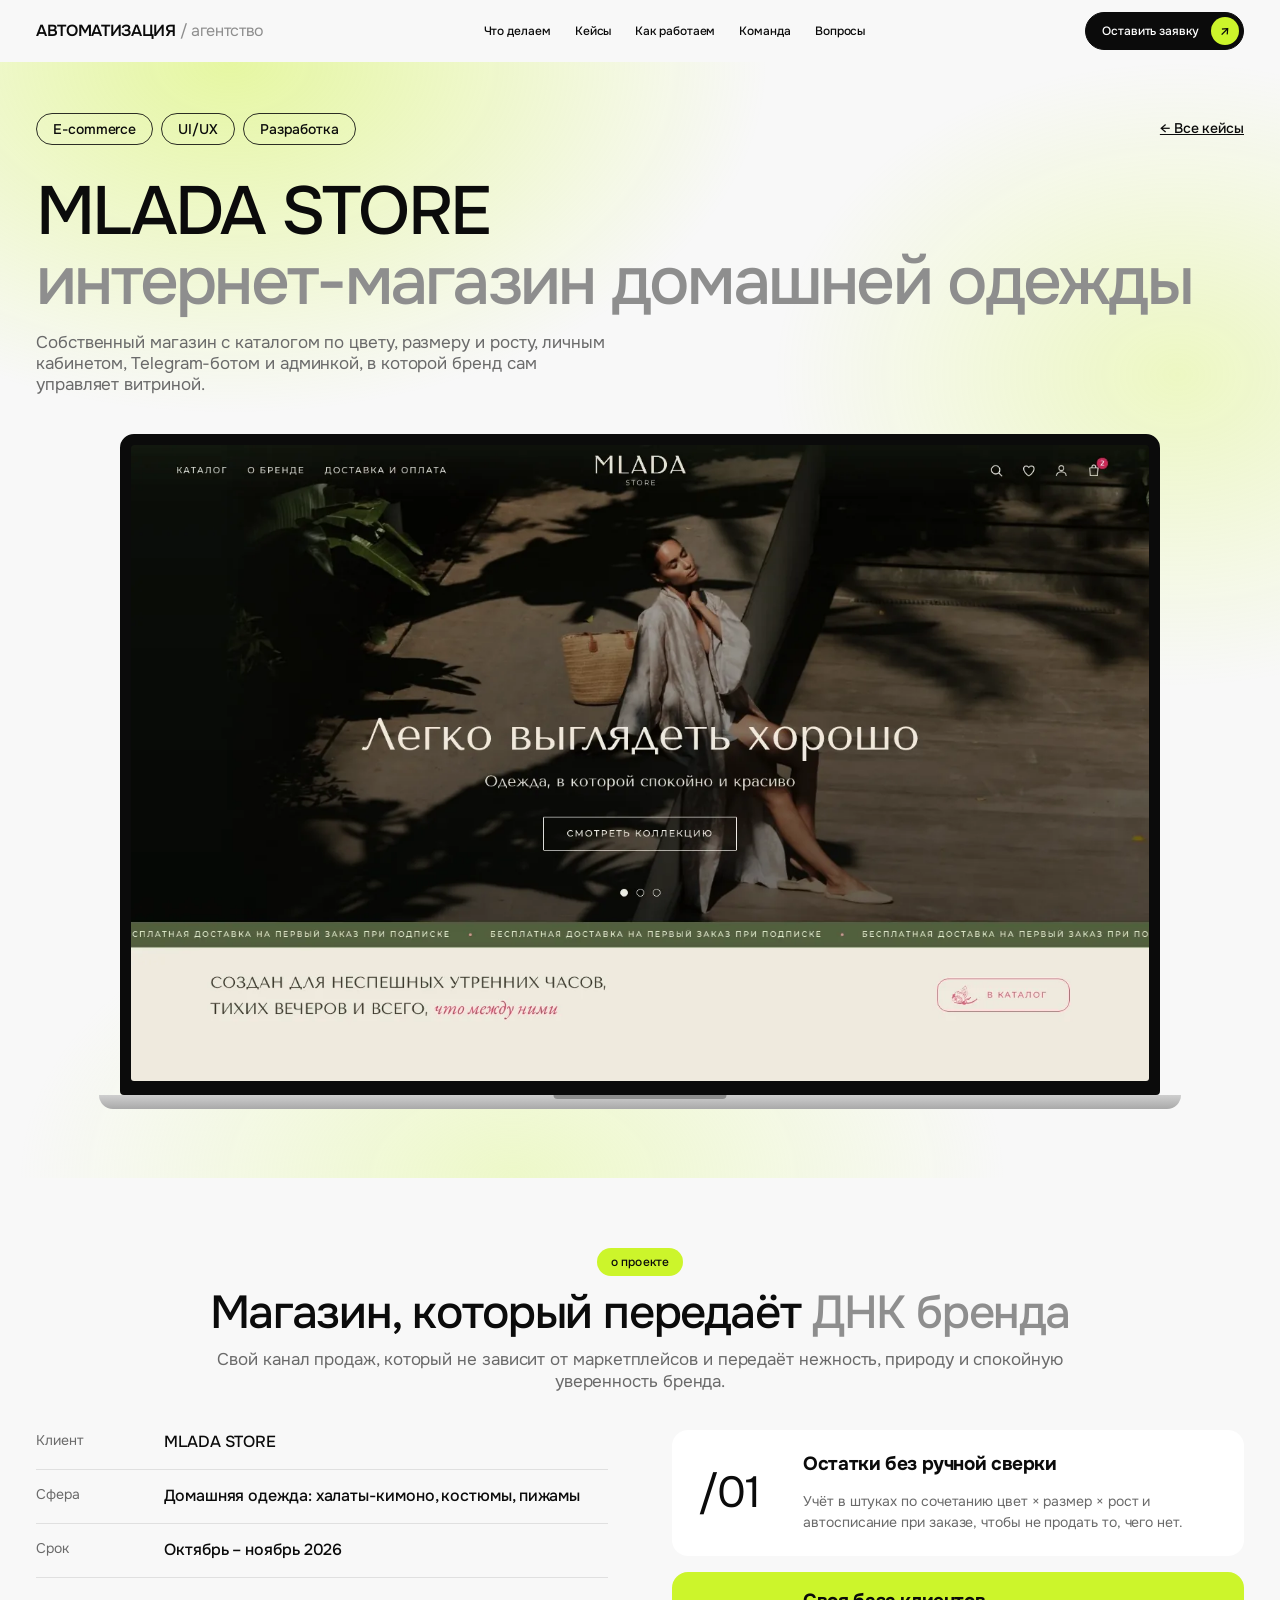
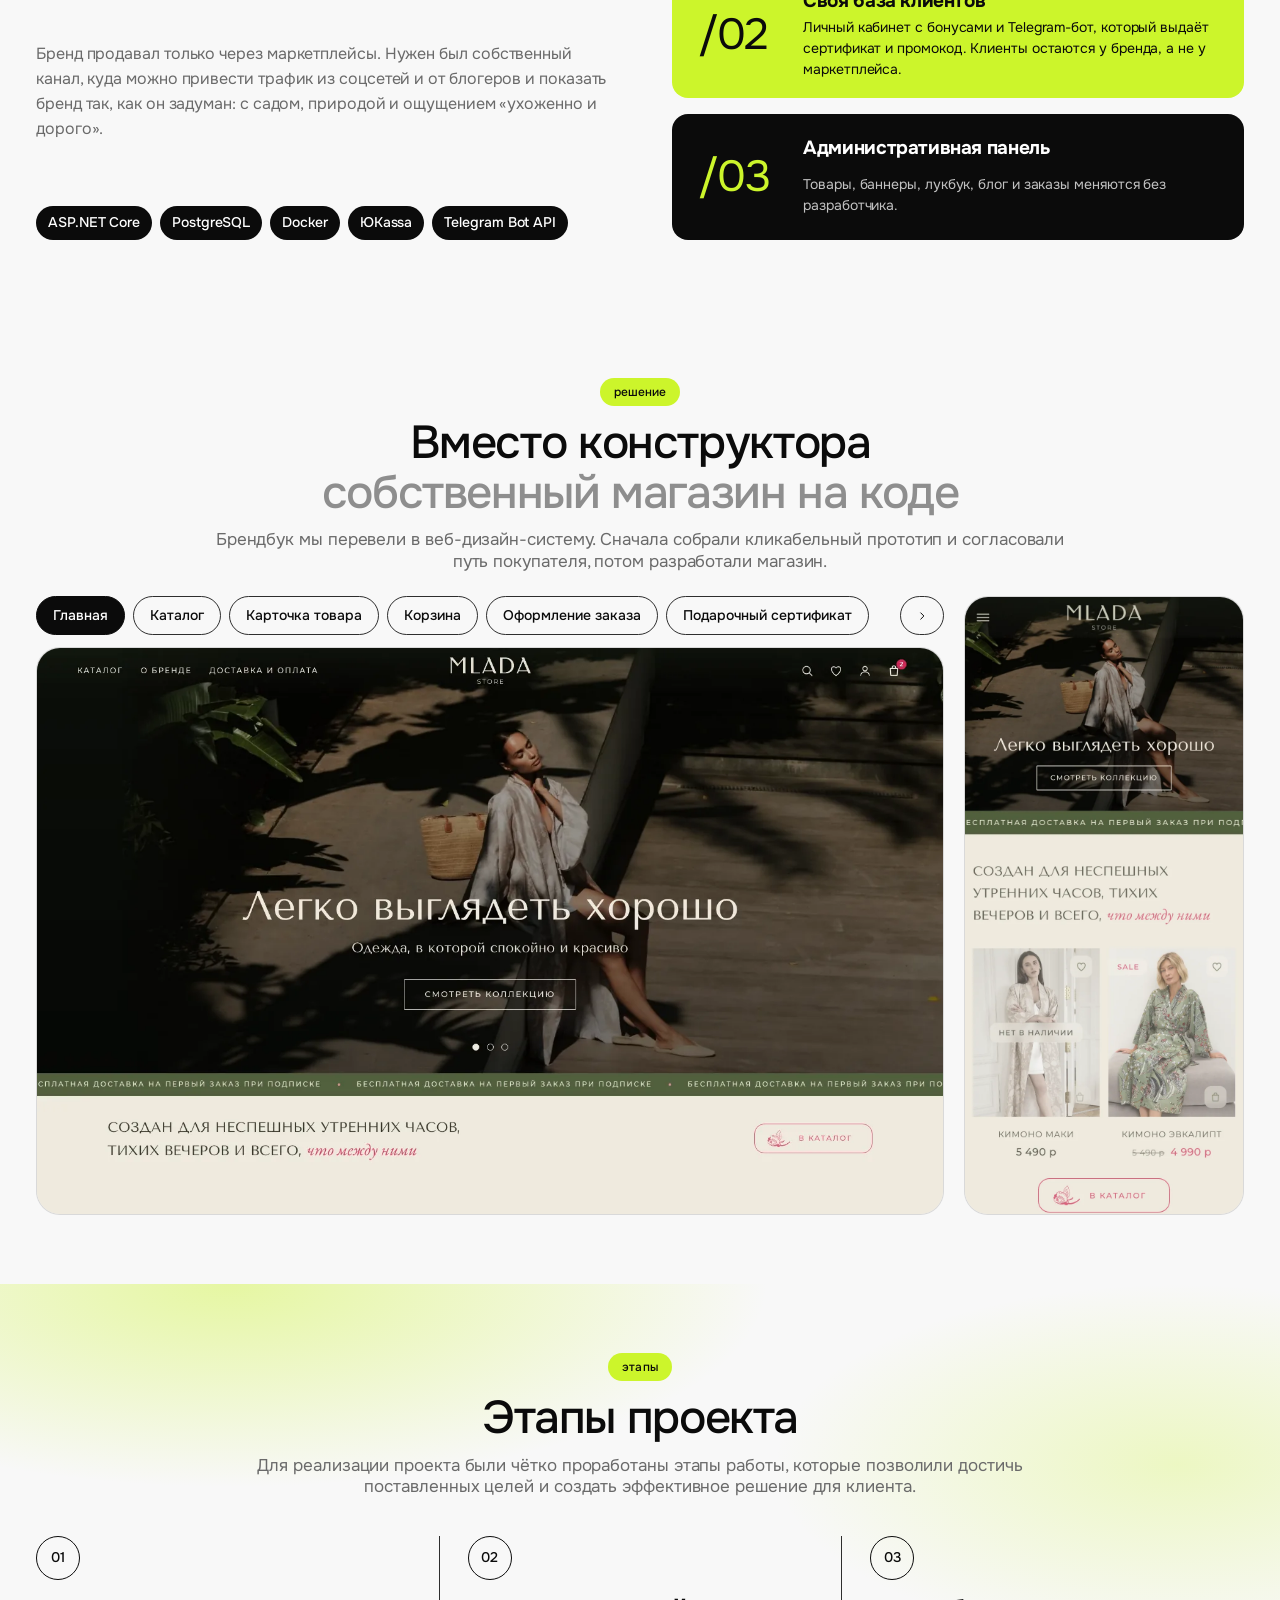
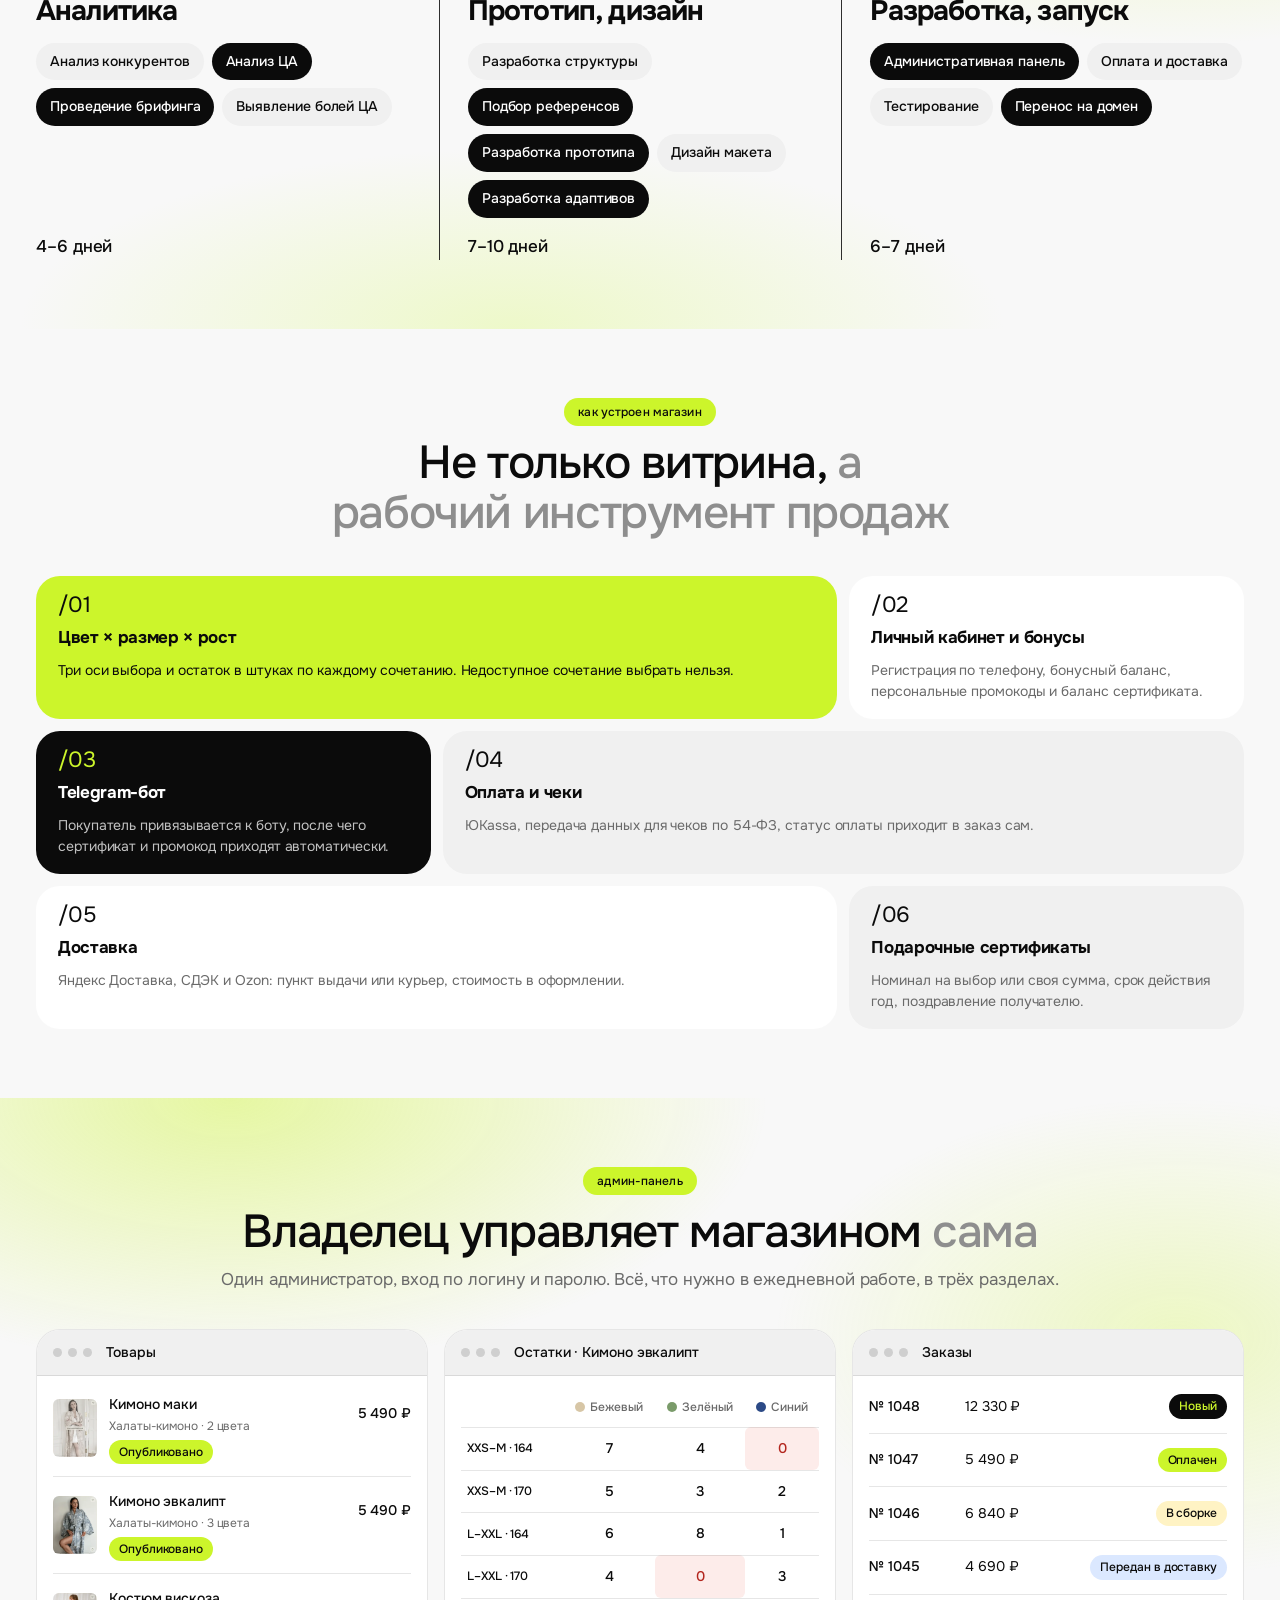
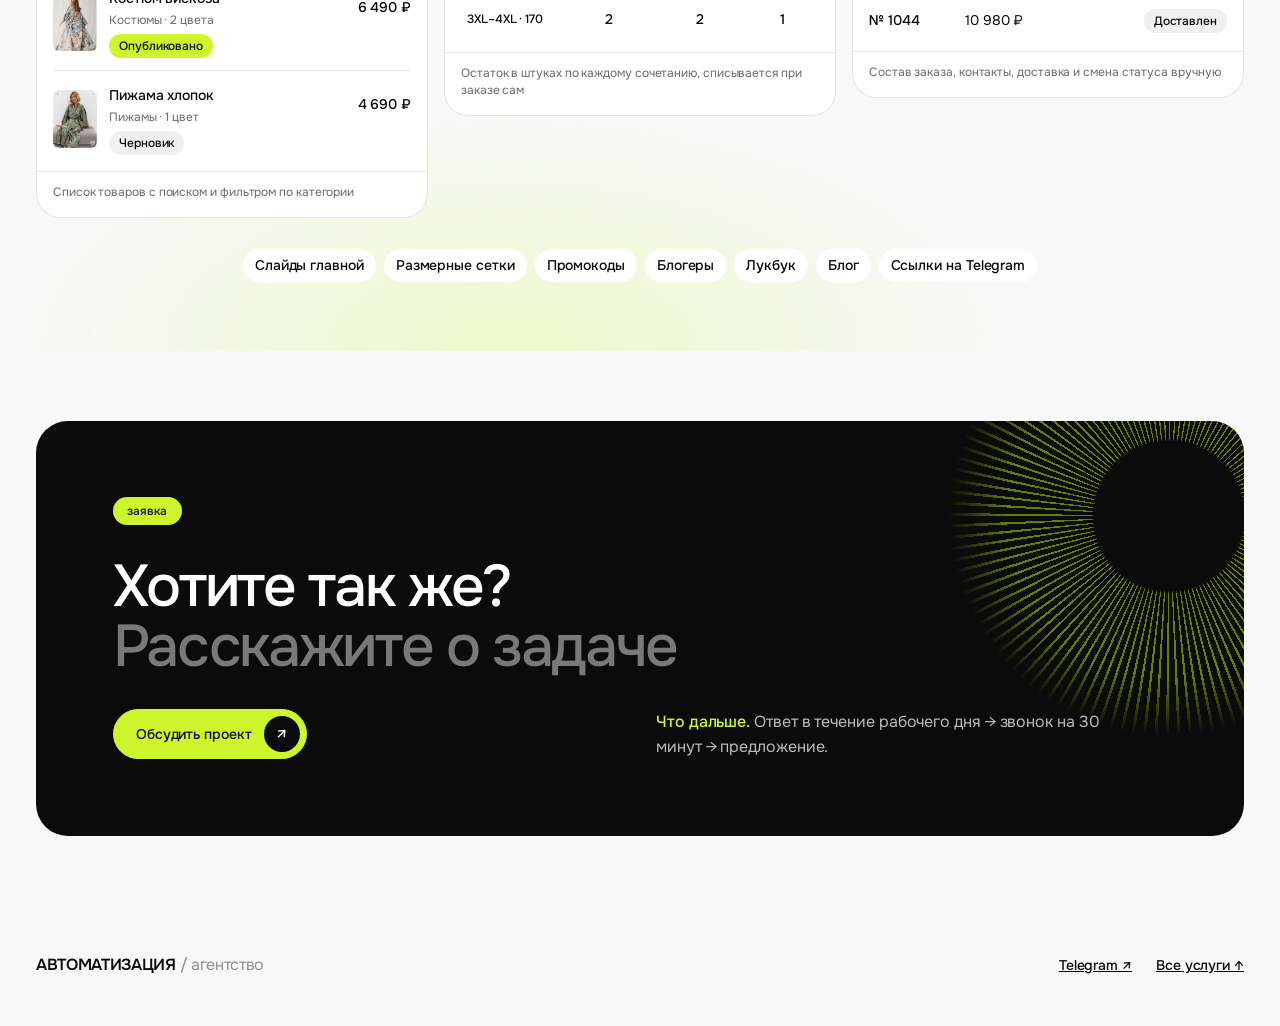
==== cases/mlada.html @ 0ecc0d72 "Add MLADA case page and rework cases carousel - Add case page (cases/mlada.html, case.css) with scre" ====
<!doctype html>
<html lang="ru">
<head>
  <meta charset="utf-8">
  <meta name="viewport" content="width=device-width, initial-scale=1, viewport-fit=cover">
  <meta name="description" content="Кейс: интернет-магазин домашней одежды MLADA STORE с админкой, личным кабинетом и Telegram-ботом.">
  <meta name="theme-color" content="#f8f8f8">
  <title>MLADA STORE: интернет-магазин одежды | Кейс</title>
  <script>document.documentElement.classList.add('js');</script>
  <link rel="preconnect" href="https://fonts.googleapis.com">
  <link rel="preconnect" href="https://fonts.gstatic.com" crossorigin>
  <link rel="stylesheet" href="https://fonts.googleapis.com/css2?family=Onest:wght@300;400;500;600&family=Unbounded:wght@500;700&display=swap&subset=cyrillic">
  <link rel="stylesheet" href="../design-system/tokens.css">
  <link rel="stylesheet" href="../design-system/components.css">
  <link rel="stylesheet" href="../home.css">
  <link rel="stylesheet" href="../case.css">
  <script src="../home.js" defer></script>
</head>
<body class="page-case">
  <header class="site-header">
    <div class="container">
      <div class="nav">
        <a class="brand" href="../index.html">АВТОМАТИЗАЦИЯ<span> / агентство</span></a>
        <nav class="nav__links" aria-label="Основная навигация"><a href="../index.html#services">Что делаем</a><a href="../index.html#cases">Кейсы</a><a href="../index.html#method">Как работаем</a><a href="../index.html#team">Команда</a><a href="../index.html#faq">Вопросы</a></nav>
        <a class="btn btn--sm header-cta" href="#apply">Оставить заявку <span class="btn__arrow" aria-hidden="true">↗</span></a>
        <details class="mobile-menu"><summary class="btn btn--sm btn--plain" aria-label="Открыть меню">Меню</summary><nav aria-label="Мобильная навигация"><a href="../index.html#services">Что делаем</a><a href="../index.html#cases">Кейсы</a><a href="../index.html#method">Как работаем</a><a href="../index.html#team">Команда</a><a href="../index.html#faq">Вопросы</a><a href="https://t.me/kenig_web" target="_blank" rel="noopener noreferrer">Оставить заявку ↗</a></nav></details>
      </div>
    </div>
  </header>
  <main>
    <section class="section section--wash cs-hero" aria-labelledby="h1">
      <div class="container">
        <div class="cs-hero__top">
          <ul class="cs-chips" aria-label="Теги"><li class="chip chip--outline">E-commerce</li><li class="chip chip--outline">UI/UX</li><li class="chip chip--outline">Разработка</li></ul>
          <a class="cs-back" href="../index.html#cases">← Все кейсы</a>
        </div>
        <h1 class="display" id="h1">MLADA STORE <span class="muted-part">интернет-магазин домашней одежды</span></h1>
        <p class="lead cs-hero__lead">Собственный магазин с каталогом по цвету, размеру и росту, личным кабинетом, Telegram-ботом и админкой, в которой бренд сам управляет витриной.</p>
        <figure class="cs-lap cs-lap--hero"><div class="cs-lap__screen"><img src="../images/cases/mlada/d-home.webp" alt="Главная страница магазина MLADA STORE" loading="lazy"></div><div class="cs-lap__base" aria-hidden="true"></div></figure>
      </div>
    </section>

    <section class="section" aria-labelledby="about-title">
      <div class="container">
        <div class="section-head">
          <span class="eyebrow">о проекте</span>
          <h2 class="h2" id="about-title">Магазин, который передаёт <span class="muted-part">ДНК бренда</span></h2>
          <p class="lead">Свой канал продаж, который не зависит от маркетплейсов и передаёт нежность, природу и спокойную уверенность бренда.</p>
        </div>
        <div class="cs-about">
          <div class="cs-about__main">
            <dl class="cs-meta">
              <div><dt>Клиент</dt><dd>MLADA STORE</dd></div>
              <div><dt>Сфера</dt><dd>Домашняя одежда: халаты-кимоно, костюмы, пижамы</dd></div>
              <div><dt>Срок</dt><dd>Октябрь – ноябрь 2026</dd></div>
            </dl>
            <p class="cs-about__text">Бренд продавал только через маркетплейсы. Нужен был собственный канал, куда можно привести трафик из соцсетей и от блогеров и показать бренд так, как он задуман: с садом, природой и ощущением «ухоженно и дорого».</p>
            <ul class="cs-tags cs-tags--stack" aria-label="Технологии"><li>ASP.NET Core</li><li>PostgreSQL</li><li>Docker</li><li>ЮKassa</li><li>Telegram Bot API</li></ul>
          </div>
          <div class="cs-about__goal">
            <div class="cs-grid cs-grid--tasks"><article class="cs-card" data-reveal><span class="cs-card__n" aria-hidden="true">01</span><h3>Остатки без ручной сверки</h3><p>Учёт в штуках по сочетанию цвет × размер × рост и автосписание при заказе, чтобы не продать то, чего нет.</p></article><article class="cs-card cs-card--lime" data-reveal><span class="cs-card__n" aria-hidden="true">02</span><h3>Своя база клиентов</h3><p>Личный кабинет с бонусами и Telegram-бот, который выдаёт сертификат и промокод. Клиенты остаются у бренда, а не у маркетплейса.</p></article><article class="cs-card cs-card--ink" data-reveal><span class="cs-card__n" aria-hidden="true">03</span><h3>Административная панель</h3><p>Товары, баннеры, лукбук, блог и заказы меняются без разработчика.</p></article></div>
          </div>
        </div>
      </div>
    </section>

    <section class="section" aria-labelledby="sol-title">
      <div class="container">
        <div class="section-head">
          <span class="eyebrow">решение</span>
          <h2 class="h2" id="sol-title">Вместо конструктора <span class="muted-part">собственный магазин на коде</span></h2>
          <p class="lead">Брендбук мы перевели в веб-дизайн-систему. Сначала собрали кликабельный прототип и согласовали путь покупателя, потом разработали магазин.</p>
        </div>
        <div class="cs-duo" data-shots>
          <div class="cs-duo__main">
            <div class="cs-tabs-wrap"><div class="cs-tabs" role="tablist" aria-label="Экран магазина"><button class="cs-tab is-active" type="button" role="tab" aria-selected="true" data-key="home">Главная</button><button class="cs-tab" type="button" role="tab" aria-selected="false" data-key="catalog">Каталог</button><button class="cs-tab" type="button" role="tab" aria-selected="false" data-key="product">Карточка товара</button><button class="cs-tab" type="button" role="tab" aria-selected="false" data-key="cart">Корзина</button><button class="cs-tab" type="button" role="tab" aria-selected="false" data-key="checkout">Оформление заказа</button><button class="cs-tab" type="button" role="tab" aria-selected="false" data-key="gift">Подарочный сертификат</button><button class="cs-tab" type="button" role="tab" aria-selected="false" data-key="account">Личный кабинет</button></div><button class="cs-tabs__next" type="button" aria-label="Листать вкладки вправо" hidden><svg width="16" height="16" viewBox="0 0 16 16" fill="none" aria-hidden="true"><path d="M6 3l5 5-5 5" stroke="currentColor" stroke-width="1.6" stroke-linecap="round" stroke-linejoin="round"/></svg></button></div>
            <div class="cs-shot cs-shot--lap"><img class="cs-shot__img is-active" data-key="home" src="../images/cases/mlada/d-home.webp" alt="Главная страница магазина" loading="eager" draggable="false"><img class="cs-shot__img" data-key="catalog" src="../images/cases/mlada/d-catalog.webp" alt="Каталог с фильтрами по категориям" loading="lazy" draggable="false"><img class="cs-shot__img" data-key="product" src="../images/cases/mlada/d-product.webp" alt="Карточка товара: выбор цвета, размера и роста" loading="lazy" draggable="false"><img class="cs-shot__img" data-key="cart" src="../images/cases/mlada/d-cart.webp" alt="Корзина с выбранными товарами" loading="lazy" draggable="false"><img class="cs-shot__img" data-key="checkout" src="../images/cases/mlada/d-checkout.webp" alt="Оформление заказа с доставкой и бонусами" loading="lazy" draggable="false"><img class="cs-shot__img" data-key="gift" src="../images/cases/mlada/d-gift.webp" alt="Подарочный сертификат" loading="lazy" draggable="false"><img class="cs-shot__img" data-key="account" src="../images/cases/mlada/d-account.webp" alt="Личный кабинет: бонусы и сертификат" loading="lazy" draggable="false"></div>
          </div>
          <div class="cs-duo__side">
            <div class="cs-shot cs-shot--phone"><img class="cs-shot__img is-active" data-key="home" src="../images/cases/mlada/m-home.webp" alt="Главная страница магазина на телефоне" loading="eager" draggable="false"><img class="cs-shot__img" data-key="catalog" src="../images/cases/mlada/m-catalog.webp" alt="Каталог с фильтрами по категориям на телефоне" loading="lazy" draggable="false"><img class="cs-shot__img" data-key="product" src="../images/cases/mlada/m-product.webp" alt="Карточка товара: выбор цвета, размера и роста на телефоне" loading="lazy" draggable="false"><img class="cs-shot__img" data-key="cart" src="../images/cases/mlada/m-cart.webp" alt="Корзина с выбранными товарами" loading="lazy" draggable="false"><img class="cs-shot__img" data-key="checkout" src="../images/cases/mlada/m-checkout.webp" alt="Оформление заказа с доставкой и бонусами на телефоне" loading="lazy" draggable="false"><img class="cs-shot__img" data-key="gift" src="../images/cases/mlada/m-gift.webp" alt="Подарочный сертификат на телефоне" loading="lazy" draggable="false"><img class="cs-shot__img" data-key="account" src="../images/cases/mlada/m-account.webp" alt="Личный кабинет: бонусы и сертификат" loading="lazy" draggable="false"></div>
          </div>
        </div>
      </div>
    </section>

    <section class="section section--wash" aria-labelledby="stages-title">
      <div class="container">
        <div class="section-head">
          <span class="eyebrow">этапы</span>
          <h2 class="h2" id="stages-title">Этапы проекта</h2>
          <p class="lead">Для реализации проекта были чётко проработаны этапы работы, которые позволили достичь поставленных целей и создать эффективное решение для клиента.</p>
        </div>
        <ol class="cs-stages"><li class="cs-stage" data-reveal><span class="cs-stage__n" aria-hidden="true">01</span><h3>Аналитика</h3><ul class="cs-tags"><li>Анализ конкурентов</li><li class="is-dark">Анализ ЦА</li><li class="is-dark">Проведение брифинга</li><li>Выявление болей ЦА</li></ul><p class="cs-stage__days">4–6 дней</p></li><li class="cs-stage" data-reveal><span class="cs-stage__n" aria-hidden="true">02</span><h3>Прототип, дизайн</h3><ul class="cs-tags"><li>Разработка структуры</li><li class="is-dark">Подбор референсов</li><li class="is-dark">Разработка прототипа</li><li>Дизайн макета</li><li class="is-dark">Разработка адаптивов</li></ul><p class="cs-stage__days">7–10 дней</p></li><li class="cs-stage" data-reveal><span class="cs-stage__n" aria-hidden="true">03</span><h3>Разработка, запуск</h3><ul class="cs-tags"><li class="is-dark">Административная панель</li><li>Оплата и доставка</li><li>Тестирование</li><li class="is-dark">Перенос на домен</li></ul><p class="cs-stage__days">6–7 дней</p></li></ol>
      </div>
    </section>


    <section class="section" aria-labelledby="shop-title">
      <div class="container">
        <div class="section-head">
          <span class="eyebrow">как устроен магазин</span>
          <h2 class="h2" id="shop-title">Не только витрина, <span class="muted-part">а рабочий инструмент продаж</span></h2>
        </div>
        <div class="cs-grid cs-grid--shop"><article class="cs-card" data-reveal><span class="cs-card__n" aria-hidden="true">01</span><h3>Цвет × размер × рост</h3><p>Три оси выбора и остаток в штуках по каждому сочетанию. Недоступное сочетание выбрать нельзя.</p></article><article class="cs-card" data-reveal><span class="cs-card__n" aria-hidden="true">02</span><h3>Личный кабинет и бонусы</h3><p>Регистрация по телефону, бонусный баланс, персональные промокоды и баланс сертификата.</p></article><article class="cs-card" data-reveal><span class="cs-card__n" aria-hidden="true">03</span><h3>Telegram-бот</h3><p>Покупатель привязывается к боту, после чего сертификат и промокод приходят автоматически.</p></article><article class="cs-card" data-reveal><span class="cs-card__n" aria-hidden="true">04</span><h3>Оплата и чеки</h3><p>ЮKassa, передача данных для чеков по 54-ФЗ, статус оплаты приходит в заказ сам.</p></article><article class="cs-card" data-reveal><span class="cs-card__n" aria-hidden="true">05</span><h3>Доставка</h3><p>Яндекс Доставка, СДЭК и Ozon: пункт выдачи или курьер, стоимость в оформлении.</p></article><article class="cs-card" data-reveal><span class="cs-card__n" aria-hidden="true">06</span><h3>Подарочные сертификаты</h3><p>Номинал на выбор или своя сумма, срок действия год, поздравление получателю.</p></article></div>
      </div>
    </section>

    <section class="section section--wash" aria-labelledby="admin-title">
      <div class="container">
        <div class="section-head">
          <span class="eyebrow">админ-панель</span>
          <h2 class="h2" id="admin-title">Владелец управляет магазином <span class="muted-part">сама</span></h2>
          <p class="lead">Один администратор, вход по логину и паролю. Всё, что нужно в ежедневной работе, в трёх разделах.</p>
        </div>
        <div class="cs-admin">
          <article class="cs-win" data-reveal>
            <header class="cs-win__bar"><i></i><i></i><i></i><span>Товары</span></header>
            <ul class="cs-list">
              <li><span class="cs-th cs-th--1"></span><div><b>Кимоно маки</b><small>Халаты-кимоно · 2 цвета</small></div><span class="cs-pill">5 490 ₽</span><span class="cs-st cs-st--ok">Опубликовано</span></li>
              <li><span class="cs-th cs-th--2"></span><div><b>Кимоно эвкалипт</b><small>Халаты-кимоно · 3 цвета</small></div><span class="cs-pill">5 490 ₽</span><span class="cs-st cs-st--ok">Опубликовано</span></li>
              <li><span class="cs-th cs-th--3"></span><div><b>Костюм вискоза</b><small>Костюмы · 2 цвета</small></div><span class="cs-pill">6 490 ₽</span><span class="cs-st cs-st--ok">Опубликовано</span></li>
              <li><span class="cs-th cs-th--4"></span><div><b>Пижама хлопок</b><small>Пижамы · 1 цвет</small></div><span class="cs-pill">4 690 ₽</span><span class="cs-st">Черновик</span></li>
            </ul>
            <p class="cs-win__cap">Список товаров с поиском и фильтром по категории</p>
          </article>
          <article class="cs-win" data-reveal>
            <header class="cs-win__bar"><i></i><i></i><i></i><span>Остатки · Кимоно эвкалипт</span></header>
            <table class="cs-stock">
              <thead><tr><th></th><th><span class="cs-sw" style="--c:#d7c6a6"></span>Бежевый</th><th><span class="cs-sw" style="--c:#7a9b6a"></span>Зелёный</th><th><span class="cs-sw" style="--c:#2c4a86"></span>Синий</th></tr></thead>
              <tbody>
                <tr><th>XXS–M · 164</th><td>7</td><td>4</td><td class="is-zero">0</td></tr>
                <tr><th>XXS–M · 170</th><td>5</td><td>3</td><td>2</td></tr>
                <tr><th>L–XXL · 164</th><td>6</td><td>8</td><td>1</td></tr>
                <tr><th>L–XXL · 170</th><td>4</td><td class="is-zero">0</td><td>3</td></tr>
                <tr><th>3XL–4XL · 170</th><td>2</td><td>2</td><td>1</td></tr>
              </tbody>
            </table>
            <p class="cs-win__cap">Остаток в штуках по каждому сочетанию, списывается при заказе сам</p>
          </article>
          <article class="cs-win" data-reveal>
            <header class="cs-win__bar"><i></i><i></i><i></i><span>Заказы</span></header>
            <ul class="cs-orders">
              <li><b>№ 1048</b><span>12 330 ₽</span><span class="cs-st cs-st--new">Новый</span></li>
              <li><b>№ 1047</b><span>5 490 ₽</span><span class="cs-st cs-st--ok">Оплачен</span></li>
              <li><b>№ 1046</b><span>6 840 ₽</span><span class="cs-st cs-st--work">В сборке</span></li>
              <li><b>№ 1045</b><span>4 690 ₽</span><span class="cs-st cs-st--ship">Передан в доставку</span></li>
              <li><b>№ 1044</b><span>10 980 ₽</span><span class="cs-st">Доставлен</span></li>
            </ul>
            <p class="cs-win__cap">Состав заказа, контакты, доставка и смена статуса вручную</p>
          </article>
        </div>
        <ul class="cs-tags cs-tags--center" aria-label="Что ещё редактируется"><li>Слайды главной</li><li>Размерные сетки</li><li>Промокоды</li><li>Блогеры</li><li>Лукбук</li><li>Блог</li><li>Ссылки на Telegram</li></ul>
      </div>
    </section>

    <section class="section" id="apply" aria-labelledby="final-title">
      <div class="container">
        <div class="final" data-reveal>
          <div class="rays" aria-hidden="true"></div>
          <span class="eyebrow">заявка</span>
          <h2 class="display final__title" id="final-title">Хотите так же? <span class="muted-part">Расскажите о задаче</span></h2>
          <div class="final__row">
            <div class="final__cta"><a class="btn btn--lime" href="https://t.me/kenig_web" target="_blank" rel="noopener noreferrer">Обсудить проект <span class="btn__arrow" aria-hidden="true">↗</span></a></div>
            <p><strong style="color:var(--accent);font-weight:500">Что дальше.</strong> Ответ в течение рабочего дня → звонок на 30 минут → предложение.</p>
          </div>
        </div>
      </div>
    </section>
  </main>
  <footer class="container footer">
    <a class="brand" href="../index.html">АВТОМАТИЗАЦИЯ<span> / агентство</span></a>
    <div class="footer__links"><a href="https://t.me/kenig_web" target="_blank" rel="noopener noreferrer">Telegram ↗</a><a href="../index.html#services">Все услуги ↑</a></div>
  </footer>
</body>
</html>
---- design-system/tokens.css ----
/* ==========================================================================
   Дизайн-система «Лайм и чернила» — токены
   Источник: папка РЕФЕРЕНСЫ (светлый стиль, кислотный лайм + чёрный,
   ч/б фото, хромовое 3D). Тема одна, светлая.

   Шрифты подключаются в <head> страницы (кириллица обязательна):
   <link rel="stylesheet" href="https://fonts.googleapis.com/css2?family=Onest:wght@300;400;500;600&family=Unbounded:wght@500;700&display=swap&subset=cyrillic">
   ========================================================================== */

:root {
  color-scheme: light;

  /* ---------- Примитивы: чернила и бумага ---------- */
  --ink-950: #0b0b0b;   /* почти чёрный: заголовки, кнопки, тёмные плитки */
  --ink-800: #232323;
  --ink-600: #6a6a6a;   /* второстепенный текст, контраст 5.3:1 на белом */
  --ink-400: #8e8e8e;   /* только крупный текст (вторая половина заголовка) */

  --paper-0:   #ffffff;
  --paper-50:  #f8f8f8; /* основной фон страницы */
  --paper-100: #f0f0f0; /* серые плитки */
  --paper-200: #e6e6e6;
  --paper-300: #d9d9d9; /* «выделенная» серая плитка, разделители */

  /* ---------- Примитивы: лайм (единственный акцент) ---------- */
  --lime-100: #f4fcd6;  /* лёгкая заливка */
  --lime-200: #e3f99b;  /* дымка на фоне */
  --lime-500: #ccf52b;  /* плашки, кнопки, карточки */
  --lime-600: #b9f500;  /* гигантские слова, лучи, декор */

  /* ---------- Редкий контраст (один блок на страницу, не больше) ---------- */
  --cobalt-600: #1b2fd8;

  /* ---------- Семантические цвета ---------- */
  --bg:             var(--paper-50);
  --bg-raised:      var(--paper-0);
  --surface:        var(--paper-0);
  --surface-muted:  var(--paper-100);
  --surface-strong: var(--paper-300);
  --surface-ink:    var(--ink-950);
  --surface-accent: var(--lime-500);

  --text:           var(--ink-950);
  --text-muted:     var(--ink-600);
  --text-faint:     var(--ink-400);   /* не для мелкого текста */
  --text-on-ink:    var(--paper-0);
  --text-on-accent: var(--ink-950);   /* на лайме текст всегда чёрный */

  --accent:         var(--lime-500);
  --accent-deep:    var(--lime-600);
  --accent-soft:    var(--lime-200);

  --line:           rgba(11, 11, 11, 0.1);
  --line-strong:    rgba(11, 11, 11, 0.85);
  --focus:          var(--ink-950);

  /* ---------- Фон-«дымка» с лаймовыми пятнами ---------- */
  --wash-lime:
    radial-gradient(60% 45% at 18% 0%, rgba(204, 245, 43, 0.42), transparent 70%),
    radial-gradient(45% 40% at 92% 28%, rgba(204, 245, 43, 0.26), transparent 70%),
    radial-gradient(55% 40% at 40% 100%, rgba(227, 249, 155, 0.5), transparent 70%),
    var(--bg);

  /* ---------- Шрифты ---------- */
  --font-text:    "Onest", ui-sans-serif, system-ui, -apple-system, "Segoe UI", Roboto, Arial, sans-serif;
  --font-display: "Onest", ui-sans-serif, system-ui, -apple-system, "Segoe UI", Roboto, Arial, sans-serif;
  --font-accent:  "Unbounded", "Onest", ui-sans-serif, system-ui, sans-serif; /* только гигантские слова и цифры */

  /* ---------- Размеры шрифта (fluid) ---------- */
  --fs-ghost:   clamp(5.5rem, 21vw, 17rem);
  --fs-display: clamp(2.75rem, 7vw, 5.5rem);
  --fs-h1:      clamp(2.25rem, 4.8vw, 4rem);
  --fs-h2:      clamp(1.875rem, 3.6vw, 3rem);
  --fs-h3:      clamp(1.25rem, 1.8vw, 1.5rem);
  --fs-lead:    clamp(1.0625rem, 1.3vw, 1.25rem);
  --fs-body:    1rem;
  --fs-small:   0.875rem;
  --fs-micro:   0.75rem;
  --fs-index:   clamp(2rem, 3.4vw, 2.75rem);   /* «/01» */
  --fs-stat:    clamp(2.5rem, 4.4vw, 3.75rem); /* «95%» */

  --lh-tight:  1.02;
  --lh-head:   1.08;
  --lh-snug:   1.25;
  --lh-body:   1.55;

  --tracking-display: -0.04em;
  --tracking-head:    -0.03em;
  --tracking-text:    -0.005em;
  --tracking-micro:    0.01em;

  --fw-light:   300;
  --fw-regular: 400;
  --fw-medium:  500;
  --fw-semi:    600;

  /* ---------- Отступы (шаг 4px) ---------- */
  --space-1: 4px;
  --space-2: 8px;
  --space-3: 12px;
  --space-4: 16px;
  --space-5: 24px;
  --space-6: 32px;
  --space-7: 48px;
  --space-8: 64px;
  --space-9: 96px;
  --space-10: 128px;

  --gutter:      max(16px, env(safe-area-inset-left, 0px));
  --container:   1240px;
  --section-y:   clamp(72px, 10vw, 144px);
  --grid-gap:    clamp(10px, 1.4vw, 16px);

  /* ---------- Скругления ---------- */
  --r-xs:   6px;    /* мелкие чипы и плотные плитки */
  --r-md:   16px;   /* карточки и поля */
  --r-lg:   24px;   /* крупные карточки, блоки */
  --r-xl:   32px;   /* секции-плашки, фото */
  --r-pill: 999px;  /* кнопки, метки, фильтры */

  /* ---------- Тени (почти невидимые) ---------- */
  --shadow-card: 0 1px 2px rgba(11, 11, 11, 0.04), 0 14px 36px -16px rgba(11, 11, 11, 0.16);
  --shadow-float: 0 2px 4px rgba(11, 11, 11, 0.05), 0 28px 60px -20px rgba(11, 11, 11, 0.22);

  /* ---------- Движение ---------- */
  --ease-out: cubic-bezier(0.2, 0.7, 0.2, 1);
  --dur-fast: 160ms;
  --dur-base: 320ms;
  --dur-slow: 700ms;

  /* ---------- Слои ---------- */
  --z-nav: 50;
  --z-overlay: 100;
}
---- design-system/components.css ----
/* ==========================================================================
   Дизайн-система «Лайм и чернила» — компоненты
   Подключать после tokens.css. Все значения берутся из токенов.
   ========================================================================== */

*,
*::before,
*::after { box-sizing: border-box; }

html { -webkit-text-size-adjust: 100%; }

body {
  margin: 0;
  background: var(--bg);
  color: var(--text);
  font-family: var(--font-text);
  font-size: var(--fs-body);
  line-height: var(--lh-body);
  letter-spacing: var(--tracking-text);
  -webkit-font-smoothing: antialiased;
  text-rendering: optimizeLegibility;
}

img, svg, video { max-width: 100%; display: block; }
a { color: inherit; }

:focus-visible {
  outline: 2px solid var(--focus);
  outline-offset: 3px;
  border-radius: var(--r-xs);
}

/* ---------- Макет ---------- */
.container {
  width: 100%;
  max-width: var(--container);
  margin-inline: auto;
  padding-left: max(16px, env(safe-area-inset-left, 0px));
  padding-right: max(16px, env(safe-area-inset-right, 0px));
}

.section {
  position: relative;
  padding-block: var(--section-y);
  overflow-x: clip;
}

.section--wash { background: var(--wash-lime); }

/* ---------- Типографика ---------- */
.display, .h1, .h2, .h3 {
  margin: 0;
  font-family: var(--font-display);
  font-weight: var(--fw-medium);
  text-wrap: balance;
}
.display { font-size: var(--fs-display); line-height: var(--lh-tight); letter-spacing: var(--tracking-display); }
.h1      { font-size: var(--fs-h1);      line-height: var(--lh-head);  letter-spacing: var(--tracking-head); }
.h2      { font-size: var(--fs-h2);      line-height: var(--lh-head);  letter-spacing: var(--tracking-head); }
.h3      { font-size: var(--fs-h3);      line-height: var(--lh-snug);  letter-spacing: -0.015em; font-weight: var(--fw-semi); }

/* Вторая половина заголовка серым — фирменный приём */
.muted-part { color: var(--text-faint); }

.lead  { margin: 0; font-size: var(--fs-lead); line-height: var(--lh-snug); color: var(--text-muted); text-wrap: pretty; }
.body  { margin: 0; color: var(--text-muted); text-wrap: pretty; max-width: 62ch; }
.small { margin: 0; font-size: var(--fs-small); line-height: 1.45; color: var(--text-muted); }

.center { text-align: center; margin-inline: auto; }

/* Блок заголовка секции: плашка + двухцветный заголовок */
.section-head {
  display: flex;
  flex-direction: column;
  align-items: center;
  gap: var(--space-4);
  max-width: 880px;
  margin: 0 auto var(--space-8);
  text-align: center;
}

/* ---------- Плашка-эйбрау (лайм, строчные) ---------- */
.eyebrow {
  display: inline-flex;
  align-items: center;
  min-height: 28px;
  padding: 4px 14px;
  border-radius: var(--r-pill);
  background: var(--surface-accent);
  color: var(--text-on-accent);
  font-size: var(--fs-micro);
  font-weight: var(--fw-medium);
  letter-spacing: var(--tracking-micro);
  line-height: 1;
  text-transform: lowercase;
}

/* ---------- Кнопки ---------- */
.btn {
  --btn-bg: var(--surface-ink);
  --btn-fg: var(--text-on-ink);
  display: inline-flex;
  align-items: center;
  justify-content: center;
  gap: var(--space-3);
  min-height: 48px;
  padding: 6px 6px 6px 22px;
  border: 1px solid var(--btn-bg);
  border-radius: var(--r-pill);
  background: var(--btn-bg);
  color: var(--btn-fg);
  font: inherit;
  font-size: var(--fs-small);
  font-weight: var(--fw-medium);
  letter-spacing: var(--tracking-text);
  text-decoration: none;
  cursor: pointer;
  transition: transform var(--dur-fast) var(--ease-out), background var(--dur-base) var(--ease-out), color var(--dur-base) var(--ease-out);
}
.btn:hover { transform: translateY(-1px); }
.btn:active { transform: translateY(0); }

/* Стрелка ↗ в кружке */
.btn__arrow {
  display: grid;
  place-items: center;
  width: 36px;
  height: 36px;
  border-radius: 50%;
  background: var(--surface-accent);
  color: var(--text-on-accent);
  font-size: 1rem;
  line-height: 1;
  transition: transform var(--dur-base) var(--ease-out);
}
.btn:hover .btn__arrow { transform: rotate(45deg); }

.btn--lime  { --btn-bg: var(--surface-accent); --btn-fg: var(--text-on-accent); }
.btn--lime .btn__arrow { background: var(--surface-ink); color: var(--text-on-ink); }

.btn--outline {
  --btn-fg: var(--text);
  background: transparent;
  border-color: var(--line-strong);
}
.btn--outline .btn__arrow { background: transparent; color: var(--text); width: 28px; height: 28px; }

.btn--sm { min-height: 38px; padding: 4px 4px 4px 16px; font-size: var(--fs-micro); }
.btn--sm .btn__arrow { width: 28px; height: 28px; font-size: 0.875rem; }

/* Кнопка без стрелки */
.btn--plain { padding-right: 22px; }

/* ---------- Метки и чипы ---------- */
.chip {
  display: inline-flex;
  align-items: center;
  gap: var(--space-2);
  min-height: 28px;
  padding: 4px 12px;
  border-radius: var(--r-pill);
  background: var(--surface-muted);
  color: var(--text-muted);
  font-size: var(--fs-micro);
  font-weight: var(--fw-medium);
  line-height: 1;
  white-space: nowrap;
}
.chip--outline { background: transparent; border: 1px solid var(--line-strong); color: var(--text); padding: 8px 16px; font-size: var(--fs-small); }
.chip--active  { background: var(--surface-ink); color: var(--text-on-ink); }
.chip--lime    { background: var(--surface-accent); color: var(--text-on-accent); }

/* ---------- Плитки (bento) ---------- */
.bento {
  display: grid;
  gap: var(--grid-gap);
  grid-template-columns: repeat(4, minmax(0, 1fr));
}

.tile {
  position: relative;
  display: flex;
  flex-direction: column;
  gap: var(--space-4);
  min-width: 0;
  padding: clamp(20px, 2.2vw, 28px);
  border-radius: var(--r-md);
  background: var(--surface);
  color: var(--text);
  overflow: hidden;
}
.tile--grey   { background: var(--surface-muted); }
.tile--strong { background: var(--surface-strong); }
.tile--lime   { background: var(--surface-accent); color: var(--text-on-accent); }
.tile--ink    { background: var(--surface-ink); color: var(--text-on-ink); }
.tile--ink .small, .tile--ink .body { color: rgba(255, 255, 255, 0.72); }
.tile--lime .small, .tile--lime .body { color: rgba(11, 11, 11, 0.72); }

.tile--span-2 { grid-column: span 2; }
.tile--tall   { grid-row: span 2; }

.tile__title { margin: 0; font-size: 1.0625rem; font-weight: var(--fw-semi); line-height: var(--lh-snug); letter-spacing: -0.01em; }
.tile__text  { margin: 0; font-size: var(--fs-small); line-height: 1.5; color: var(--text-muted); text-wrap: pretty; }
.tile--ink .tile__text  { color: rgba(255, 255, 255, 0.72); }
.tile--lime .tile__text { color: rgba(11, 11, 11, 0.72); }

/* ---------- Шаг процесса «/01» ---------- */
.step { gap: var(--space-5); min-height: 340px; }
.step__index {
  font-size: var(--fs-index);
  font-weight: var(--fw-light);
  line-height: 1;
  letter-spacing: var(--tracking-head);
}
.step__body { margin-top: auto; display: flex; flex-direction: column; gap: var(--space-3); align-items: flex-start; }

/* ---------- Цифра-метрика ---------- */
.stat { min-height: 220px; justify-content: space-between; }
.stat__value {
  font-size: var(--fs-stat);
  font-weight: var(--fw-regular);
  line-height: 1;
  letter-spacing: var(--tracking-head);
  font-variant-numeric: tabular-nums;
}

/* ---------- Тариф / продукт ---------- */
.plan { gap: var(--space-4); min-height: 440px; }
.plan__list {
  display: flex;
  flex-direction: column;
  gap: var(--space-2);
  margin: 0;
  padding: 0;
  list-style: none;
  font-size: var(--fs-small);
  line-height: 1.45;
  color: var(--text-muted);
}
.plan__list li { display: flex; gap: var(--space-2); }
.plan__list li::before { content: "–"; flex: none; color: var(--text-faint); }
.plan__foot { margin-top: auto; }
.plan__foot .btn { width: 100%; justify-content: space-between; }

/* ---------- Строка фактов «● ФАКТ —— ● ФАКТ» ---------- */
.facts {
  display: flex;
  flex-wrap: wrap;
  align-items: center;
  justify-content: center;
  gap: var(--space-4) var(--space-5);
  margin: 0;
  padding: 0;
  list-style: none;
  font-size: var(--fs-micro);
  font-weight: var(--fw-semi);
  letter-spacing: 0.04em;
  text-transform: uppercase;
}
.facts li { display: inline-flex; align-items: center; gap: var(--space-2); }
.facts li + li::before {
  content: "";
  display: block;
  width: clamp(24px, 6vw, 88px);
  height: 1px;
  margin-right: var(--space-3);
  background: var(--line-strong);
}
.facts__dot { width: 8px; height: 8px; border-radius: 50%; background: var(--ink-950); }

/* ---------- Декор: гигантское слово ---------- */
.ghost-word {
  position: absolute;
  z-index: 0;
  margin: 0;
  max-width: none;
  font-family: var(--font-accent);
  font-size: var(--fs-ghost);
  font-weight: 700;
  line-height: 0.9;
  letter-spacing: -0.06em;
  color: var(--accent-deep);
  white-space: nowrap;
  pointer-events: none;
  user-select: none;
}
.has-ghost > *:not(.ghost-word) { position: relative; z-index: 1; }

/* ---------- Декор: лучи-«солнце» ---------- */
.rays {
  position: absolute;
  aspect-ratio: 1;
  width: min(64vw, 440px);
  border-radius: 50%;
  background: repeating-conic-gradient(from 0deg, var(--accent-deep) 0 0.8deg, transparent 0.8deg 3deg);
  -webkit-mask: radial-gradient(circle, transparent 24%, #000 25%, #000 52%, transparent 71%);
          mask: radial-gradient(circle, transparent 24%, #000 25%, #000 52%, transparent 71%);
  opacity: 0.7;
  pointer-events: none;
}

/* ---------- Декор: четырёхлучевая искра ---------- */
.spark {
  display: block;
  aspect-ratio: 1;
  width: 72px;
  background: var(--accent);
  clip-path: polygon(50% 0, 62% 38%, 100% 50%, 62% 62%, 50% 100%, 38% 62%, 0 50%, 38% 38%);
}

/* ---------- Фото: ч/б и круглое с лаймовым кольцом ---------- */
.photo {
  overflow: hidden;
  border-radius: var(--r-lg);
  background: var(--surface-muted);
}
.photo img { width: 100%; height: 100%; object-fit: cover; filter: grayscale(1) contrast(1.05); }

.photo--ring {
  border-radius: 50%;
  aspect-ratio: 1;
  border: 8px solid var(--bg);
  box-shadow: 0 0 0 6px var(--accent);
}

/* ---------- Шапка ---------- */
.nav {
  position: sticky;
  top: env(safe-area-inset-top, 0px);
  z-index: var(--z-nav);
  display: flex;
  align-items: center;
  justify-content: space-between;
  gap: var(--space-5);
  padding: 12px 0;
}
.nav__links { display: flex; flex-wrap: wrap; gap: var(--space-5); font-size: var(--fs-micro); font-weight: var(--fw-medium); }
.nav__links a { text-decoration: none; }
.nav__links a:hover { text-decoration: underline; text-underline-offset: 4px; }

/* ---------- Появление при скролле ---------- */
@media (prefers-reduced-motion: no-preference) {
  .reveal { animation: reveal var(--dur-slow) var(--ease-out) both; }
  @keyframes reveal { from { opacity: 0; transform: translateY(16px); } to { opacity: 1; transform: none; } }
}

/* ---------- Адаптив ---------- */
@media (max-width: 960px) {
  .bento { grid-template-columns: repeat(2, minmax(0, 1fr)); }
}
@media (max-width: 560px) {
  .bento { grid-template-columns: minmax(0, 1fr); }
  .tile--span-2 { grid-column: auto; }
  .step, .stat, .plan { min-height: 0; }
  .nav__links { display: none; }
}

@media (prefers-reduced-motion: reduce) {
  .btn, .btn__arrow { transition: none; }
  .btn:hover { transform: none; }
}
---- home.css ----
/* Главная страница: раскладка поверх design-system/components.css */

html { scroll-behavior: smooth; }
@media (prefers-reduced-motion: reduce) { html { scroll-behavior: auto; } }
section[id] { scroll-margin-top: 72px; }

p a, .link { text-underline-offset: 3px; }
.cases-more { margin: var(--space-6) 0 0; text-align: right; }
.cases-more .link { font-size: var(--fs-lead); font-weight: var(--fw-medium); color: var(--text); text-decoration: underline; text-decoration-thickness: 1px; }
.cases-more .link:hover { text-decoration-thickness: 2px; }

/* ---------- Шапка ---------- */
.site-header {
  position: sticky;
  top: env(safe-area-inset-top, 0px);
  z-index: var(--z-nav);
  background: color-mix(in srgb, var(--bg) 82%, transparent);
  -webkit-backdrop-filter: blur(14px);
          backdrop-filter: blur(14px);
}
.site-header .nav { position: static; }
.brand { font-weight: var(--fw-semi); letter-spacing: -0.02em; text-decoration: none; white-space: nowrap; }
.brand span { color: var(--text-faint); font-weight: var(--fw-regular); }

.mobile-menu { display: none; position: relative; }
.mobile-menu summary { list-style: none; cursor: pointer; }
.mobile-menu summary::-webkit-details-marker { display: none; }
.mobile-menu nav {
  position: absolute; right: 0; top: calc(100% + 8px);
  display: flex; flex-direction: column; gap: 4px; min-width: 220px; padding: 8px;
  background: var(--surface); border-radius: var(--r-md); box-shadow: var(--shadow-float);
}
.mobile-menu nav a { padding: 12px 14px; border-radius: var(--r-xs); text-decoration: none; font-weight: var(--fw-medium); }
.mobile-menu nav a:hover { background: var(--surface-muted); }

@media (max-width: 900px) {
  .site-header .nav__links { display: none; }
  .site-header .header-cta { display: none; }
  .mobile-menu { display: block; }
}
@media (max-width: 480px) { .brand span { display: none; } }

/* ---------- Первый экран ---------- */
.hero { padding-top: var(--space-7); padding-bottom: var(--space-9); }
.hero .ghost-word { left: 1vw; top: 4%; font-size: clamp(4rem, 15.5vw, 15rem); }
.hero .rays { right: -10vw; top: -2%; }
.hero__content {
  display: flex; flex-direction: column; align-items: center; gap: var(--space-6);
  padding-top: clamp(72px, 9vw, 140px); text-align: center;
}
.hero__lead { max-width: 58ch; }
.hero__actions { display: flex; flex-wrap: wrap; justify-content: center; gap: var(--space-3); }

/* ---------- Сетка на 6 колонок ---------- */
.grid-6 { display: grid; gap: var(--grid-gap); grid-template-columns: repeat(6, minmax(0, 1fr)); }
.span-2 { grid-column: span 2; }
.span-3 { grid-column: span 3; }
.span-4 { grid-column: span 4; }
.span-6 { grid-column: 1 / -1; }
@media (max-width: 960px) {
  .grid-6 { grid-template-columns: repeat(2, minmax(0, 1fr)); }
  .span-2, .span-3 { grid-column: span 1; }
  .span-4, .span-6 { grid-column: 1 / -1; }
}
@media (max-width: 600px) {
  .grid-6 { grid-template-columns: minmax(0, 1fr); }
  .span-2, .span-3, .span-4, .span-6 { grid-column: auto; }
}

.tile .chip { align-self: flex-start; }
.tile__link { margin-top: auto; font-size: var(--fs-small); font-weight: var(--fw-medium); }
.tile--ink .tile__link { color: var(--accent); }
.tile__note { margin: 0; padding-top: var(--space-3); border-top: 1px solid rgba(255, 255, 255, 0.18); font-size: var(--fs-small); line-height: 1.5; color: rgba(255, 255, 255, 0.78); }
.tile .h3 { text-wrap: balance; }
.problem { min-height: 260px; }
.problem .step__index { margin-bottom: auto; }

/* ---------- Метод: список этапов в одной белой панели ---------- */
.method { list-style: none; margin: 0; display: flex; flex-direction: column; background: var(--surface); border-radius: var(--r-xl, 32px); padding: clamp(8px, 1.4vw, 16px) clamp(20px, 3vw, 40px); }
.method-row {
  display: grid; grid-template-columns: 48px minmax(0, 1fr); align-items: start; gap: var(--space-4);
  padding-block: clamp(18px, 2vw, 26px); border-bottom: 1px solid var(--line);
}
.method-row:last-child { border-bottom: 0; }
.method-row .step__index {
  display: grid; place-items: center; width: 48px; height: 48px; border-radius: 50%;
  background: var(--surface-accent); color: var(--text-on-accent); font-family: var(--font-text);
  font-size: var(--fs-small); font-weight: var(--fw-medium); letter-spacing: 0; line-height: 1; margin-top: -12px;
}
.method-row__main { display: flex; flex-direction: column; align-items: flex-start; gap: var(--space-2); min-width: 0; }
.method-row .h3 { font-size: clamp(1.1875rem, 1.8vw, 1.4375rem); letter-spacing: -0.02em; line-height: 1.2; }
.method-row .chip { background: var(--surface-muted); }
.method-row .tile__text { font-size: var(--fs-body); line-height: 1.5; margin: 0; max-width: 70ch; color: var(--text-muted) !important; }
.method-row__extra { display: flex; flex-direction: column; gap: var(--space-4); min-width: 0; }
.method-row .plan__list { color: var(--text); }
@media (max-width: 560px) {
  .method { padding: 4px 18px; border-radius: var(--r-lg); }
  .method-row { grid-template-columns: 40px minmax(0, 1fr); gap: var(--space-3); }
  .method-row .step__index { width: 40px; height: 40px; }
  .method-row .tile__text { font-size: var(--fs-small); }
}

/* ---------- Сценарии ---------- */
.case dl { display: flex; flex-direction: column; gap: var(--space-3); margin: 0; }
.case dt { font-size: var(--fs-micro); font-weight: var(--fw-semi); letter-spacing: 0.06em; text-transform: uppercase; color: var(--text-muted); }
.case dd { margin: 2px 0 0; font-size: var(--fs-small); line-height: 1.5; }

/* ---------- Сомнения ---------- */
.objection { min-height: 0; }

/* ---------- Команда ---------- */
.pending { display: flex; flex-direction: column; align-items: center; gap: var(--space-3); padding: clamp(32px, 5vw, 64px); border: 1.5px dashed var(--line-strong); border-radius: var(--r-lg); text-align: center; }

/* ---------- FAQ ---------- */
.faq { display: flex; flex-direction: column; gap: var(--space-2); max-width: 880px; margin-inline: auto; }
.faq details { padding: 0 clamp(18px, 2.4vw, 28px); border-radius: var(--r-md); background: var(--surface); }
.faq summary {
  display: flex; align-items: center; justify-content: space-between; gap: var(--space-4);
  min-height: 68px; list-style: none; cursor: pointer; font-weight: var(--fw-medium);
}
.faq summary::-webkit-details-marker { display: none; }
.faq .plus {
  flex: none; display: grid; place-items: center; width: 32px; height: 32px; border-radius: 50%;
  background: var(--surface-muted); font-size: 1.125rem; line-height: 1;
  transition: transform var(--dur-base) var(--ease-out), background var(--dur-base) var(--ease-out);
}
.faq details[open] .plus { background: var(--surface-accent); transform: rotate(45deg); }
.faq details p { margin: 0 0 22px; max-width: 64ch; color: var(--text-muted); }

/* ---------- Финальный призыв ---------- */
.final {
  position: relative; display: flex; flex-direction: column; gap: var(--space-6); overflow: hidden;
  padding: clamp(32px, 6vw, 88px); border-radius: var(--r-xl);
  background: var(--surface-ink); color: var(--text-on-ink);
}
.final .rays { right: -12%; top: -30%; opacity: 0.5; }
.final > *:not(.rays) { position: relative; z-index: 1; }
.final .display { max-width: 18ch; }
.final .muted-part { color: rgba(255, 255, 255, 0.45); }
.final__row { display: grid; gap: var(--space-6); grid-template-columns: minmax(0, 1fr) minmax(0, 1fr); align-items: end; }
.final__row p { margin: 0; color: rgba(255, 255, 255, 0.72); max-width: 44ch; }
.final__cta { display: flex; flex-direction: column; align-items: flex-start; gap: var(--space-4); }
.final .eyebrow { align-self: flex-start; }
@media (max-width: 760px) { .final__row { grid-template-columns: minmax(0, 1fr); } }

/* ---------- Подвал ---------- */
.footer { display: flex; flex-wrap: wrap; align-items: baseline; justify-content: space-between; gap: var(--space-4) var(--space-6); padding-block: var(--space-7); }
.footer__links { display: flex; gap: var(--space-5); font-size: var(--fs-small); font-weight: var(--fw-medium); }
.footer p { flex-basis: 100%; margin: 0; }

/* ---------- Появление ---------- */
@media (prefers-reduced-motion: no-preference) {
  .js [data-reveal] {
    opacity: 0; transform: translateY(26px);
    transition: opacity 800ms var(--ease-out) var(--d, 0ms), transform 800ms var(--ease-out) var(--d, 0ms);
  }
  .js [data-reveal].is-in { opacity: 1; transform: none; }

  /* карточки приподнимаются при наведении (после появления задержка не нужна) */
  .js .svc.is-in, .js .tile.is-in { transition: opacity 800ms var(--ease-out) var(--d, 0ms), transform 320ms var(--ease-out), box-shadow 320ms var(--ease-out); }
  .js .svc.is-in:hover, .js .tile.is-in:hover { transform: translateY(-4px); box-shadow: var(--shadow-card); }

  /* хром: плавный параллакс от скролла (значения задаёт home.js) */
  .chrome::before { translate: var(--px, 0px) var(--py, 0px); }
  /* вращение гигантских лучей */
  .rays { animation: rays-spin 90s linear infinite; }
  @keyframes rays-spin { to { transform: rotate(1turn); } }
}

/* ==========================================================================
   Переработка главной (20.11.2026): hero, карточки услуг, кейсы, команда
   ========================================================================== */

.hero__title { font-size: clamp(2.25rem, 5.4vw, 4.5rem); max-width: 17ch; letter-spacing: -0.035em; }
.hero__lead { max-width: 80ch; }

/* ---------- «Узнаёте свою компанию?» ---------- */
.problem { min-height: 240px; justify-content: space-between; }
.problem__text { font-size: clamp(1.0625rem, 1.5vw, 1.3125rem); line-height: 1.3; letter-spacing: -0.015em; max-width: 26ch; text-wrap: balance; }
.tile--ink .step__index { color: var(--accent); }

/* ---------- Хромовая лента (замена 3D до готового ассета) ---------- */
.chrome { position: relative; flex: none; height: 120px; overflow: hidden; }
.chrome::before {
  content: ""; position: absolute; inset: 0;
  background: url("images/chrome-ribbon.webp") var(--pos, 50%) 50% / auto 80% no-repeat;
  transform: rotate(calc(var(--rot, -8deg) * .5));
}
.svc--ink .chrome { height: 200px; }
.svc--ink .chrome::before { background-size: auto 62%; }

/* ---------- Карточки услуг ---------- */
.svc-group + .svc-group { margin-top: var(--space-9); }
.svc-group__head { display: flex; flex-wrap: wrap; align-items: baseline; justify-content: space-between; gap: var(--space-2) var(--space-6); margin-bottom: var(--space-5); }
.svc-group__head .small { max-width: 56ch; }
.svc-note { margin-top: var(--space-5); text-align: center; }

.svc-grid { display: grid; gap: var(--grid-gap); }
.svc-grid--auto { grid-template-columns: repeat(6, minmax(0, 1fr)); }
.svc-grid--dev  { grid-template-columns: repeat(2, minmax(0, 1fr)); }
.svc-grid--auto .svc--lead { grid-column: span 2; grid-row: span 2; }
.svc-grid--auto .svc:not(.svc--lead) { grid-column: span 2; }

.svc {
  display: flex; flex-direction: column; gap: var(--space-5); min-width: 0;
  padding: clamp(18px, 2vw, 24px); border-radius: var(--r-lg);
  background: var(--surface); color: var(--text); overflow: hidden;
}
.svc--lime { background: var(--surface-accent); color: var(--text-on-accent); }
.svc--grey { background: var(--surface-muted); }
.svc--ink  { background: var(--surface-ink); color: var(--text-on-ink); }
.svc__body { display: flex; flex-direction: column; align-items: flex-start; gap: var(--space-3); flex: 1; }
.svc__title { margin: 0; font-size: clamp(1.375rem, 2vw, 1.75rem); font-weight: var(--fw-medium); line-height: 1.1; letter-spacing: -0.03em; text-wrap: balance; }
.svc--lead .svc__title { font-size: clamp(1.75rem, 2.8vw, 2.5rem); margin-top: auto; }
.svc--lead .svc__body { justify-content: flex-end; }
.svc__text { margin: 0; font-size: var(--fs-small); line-height: 1.5; max-width: 44ch; opacity: .78; }
.svc__flow { display: flex; flex-direction: column; gap: var(--space-2); margin: 0; font-size: var(--fs-small); line-height: 1.4; }
.svc__flow div { display: grid; grid-template-columns: 52px minmax(0, 1fr); gap: var(--space-3); }
.svc__flow dt { font-size: var(--fs-micro); font-weight: var(--fw-semi); letter-spacing: .06em; text-transform: uppercase; opacity: .55; padding-top: 2px; }
.svc__flow dd { margin: 0; }
.svc__flow div:last-child dd { font-weight: var(--fw-medium); }
.svc__steps { display: flex; flex-wrap: wrap; gap: var(--space-2); margin: 0; padding: 0; list-style: none; counter-reset: s; }
.svc__steps li { counter-increment: s; padding: 6px 12px; border: 1px solid rgba(255,255,255,.28); border-radius: var(--r-pill); font-size: var(--fs-micro); font-weight: var(--fw-medium); }
.svc__steps li::before { content: counter(s) " · "; opacity: .55; }
.svc__btn { width: 100%; justify-content: space-between; }
.svc--lime .btn:not(.btn--white) .btn__arrow { background: var(--accent); }
.btn--white { --btn-bg: #fff; --btn-fg: var(--ink-950); }
.btn--white .btn__arrow { background: var(--ink-950); color: #fff; }

@media (max-width: 960px) {
  .svc-grid--auto { grid-template-columns: repeat(2, minmax(0, 1fr)); }
  .svc-grid--auto .svc--lead { grid-column: 1 / -1; grid-row: auto; }
  .svc-grid--auto .svc:not(.svc--lead), .svc-grid--auto .svc:last-child { grid-column: span 1; }
  .svc--ink .chrome { height: 140px; }
}
@media (max-width: 600px) {
  .svc-grid--auto, .svc-grid--dev { grid-template-columns: minmax(0, 1fr); }
  .svc-grid--auto .svc:not(.svc--lead), .svc-grid--auto .svc:last-child { grid-column: auto; }
}

/* ---------- Кейсы ---------- */
.case { gap: var(--space-5); }
.case__head { display: flex; flex-direction: column; align-items: flex-start; gap: var(--space-3); }
.case__tag { text-decoration: none; }
.case__tag:hover { text-decoration: underline; text-underline-offset: 3px; }
.case__head .tile__title { font-size: 1.25rem; letter-spacing: -0.02em; }
.case__result {
  display: flex; flex-direction: column; gap: 4px; margin: auto 0 0; padding: var(--space-4);
  border-radius: var(--r-md); background: var(--surface-accent); color: var(--text-on-accent);
  font-size: var(--fs-small); font-weight: var(--fw-medium); line-height: 1.4;
}
.case__result span { font-size: var(--fs-micro); font-weight: var(--fw-semi); letter-spacing: .06em; text-transform: uppercase; opacity: .6; }

/* ---------- Карусель кейсов ---------- */
.carousel { display: grid; grid-template-columns: auto minmax(0, 1fr) auto; column-gap: var(--space-3, 12px); align-items: stretch; }
.carousel__track {
  --per: 3;
  /* строки общие для всех карточек (subgrid): «Было», «Сделали», «Стало» выровнены по горизонтали */
  display: grid; grid-auto-flow: column;
  grid-auto-columns: calc((100% - (var(--per) - 1) * var(--grid-gap)) / var(--per));
  grid-template-rows: auto auto auto auto;
  column-gap: var(--grid-gap); row-gap: 0;
  overflow-x: auto; scroll-snap-type: x mandatory; scroll-behavior: smooth;
  padding: 20px 14px 28px; margin: -20px -14px -28px; scroll-padding-inline: 14px; /* место под hover-увеличение и тень */
  scrollbar-width: none; outline: none;
}
.carousel__track::-webkit-scrollbar { display: none; }
.carousel__track > .tile {
  display: grid; grid-row: span 4; grid-template-rows: subgrid; row-gap: 0;
  scroll-snap-align: start;
}
.carousel__track .case dl { display: contents; }
.carousel__track .case__head { margin-bottom: var(--space-5); }
.carousel__track .case dl > div:first-child { margin-bottom: var(--space-3); }
.carousel__track .case dl > div:last-child { margin-bottom: var(--space-5); }
.carousel__track .case__result { margin: 0; align-self: end; min-height: 5.75rem; }
.carousel__btn {
  align-self: center; width: 36px; height: 48px; display: grid; place-items: center;
  padding: 0; border: 0; background: none; color: var(--text); cursor: pointer;
  transition: color .2s, opacity .2s, transform .2s;
}
.carousel__btn svg { width: 28px; height: 28px; }
.carousel__btn:hover:not(:disabled) { color: var(--text-muted); }
.carousel__btn--prev:hover:not(:disabled) { transform: translateX(-3px); }
.carousel__btn--next:hover:not(:disabled) { transform: translateX(3px); }
.carousel__btn:focus-visible { outline: 2px solid var(--accent); outline-offset: 2px; border-radius: 6px; }
.carousel__btn:disabled { opacity: .25; cursor: default; }
@media (max-width: 960px) { .carousel__track { --per: 2; } }
@media (max-width: 640px) {
  .carousel__track { --per: 1; }
  .carousel__btn { width: 28px; }
  .carousel__btn svg { width: 24px; height: 24px; }
}
@media (prefers-reduced-motion: reduce) { .carousel__track { scroll-behavior: auto; } }

/* ---------- Команда ---------- */
.team { min-height: 260px; justify-content: space-between; }
.team .tile__title { font-size: 1.1875rem; }
.team .tile__title, .team .tile__text { max-width: 26ch; }

/* ---------- Финал ---------- */
.final__title { font-size: clamp(2rem, 4.6vw, 3.75rem); max-width: 20ch; }

/* hero: контент ближе к гигантскому слову, чтобы заголовок виден на первом экране */
.hero__content { padding-top: clamp(96px, 11vw, 160px); gap: var(--space-5); }
.hero__title { max-width: 21ch; }
.hero .ghost-word { top: 2%; }
@media (max-width: 600px) { .hero__content { padding-top: clamp(130px, 40vw, 180px); } }

/* лучи не должны занимать место в потоке (иначе первый экран пустой) */
.hero > .rays, .final > .rays { position: absolute; z-index: 0; }
.hero__content { padding-top: clamp(110px, 12.5vw, 185px); }
.hero__title { max-width: 24ch; }
.hero__title .muted-part { display: block; }
#method-title .muted-part, #services-title .muted-part { display: block; }

/* ==========================================================================
   Страницы услуг (services/*.html)
   ========================================================================== */
.svc-hero { padding-top: var(--space-6); }
.svc-hero__back { display: inline-block; margin-bottom: var(--space-7); text-decoration: none; font-weight: var(--fw-medium); color: var(--text); }
.svc-hero__back:hover { text-decoration: underline; text-underline-offset: 3px; }
.svc-hero__grid { display: grid; gap: var(--space-6); grid-template-columns: minmax(0, 1.6fr) minmax(0, 1fr); align-items: stretch; }
.svc-hero__main { display: flex; flex-direction: column; align-items: flex-start; gap: var(--space-5); }
.svc-hero__title { font-size: clamp(2.25rem, 5vw, 4.25rem); }
.svc-hero__title .muted-part { display: block; }
.svc-hero__main .lead { max-width: 52ch; }
.svc-hero__main .hero__actions { justify-content: flex-start; align-items: center; }
.svc-hero__who { justify-content: space-between; padding: clamp(24px, 3vw, 36px); border-radius: var(--r-lg); }
.svc-hero__who .tile__text { font-size: var(--fs-lead); line-height: 1.35; color: #fff; }
.svc-hero__who .chrome { height: 140px; margin-bottom: -8px; }
@media (max-width: 860px) { .svc-hero__grid { grid-template-columns: minmax(0, 1fr); } .svc-hero__back { margin-bottom: var(--space-5); } }

.task { gap: var(--space-3); min-height: 220px; }
.task__was { text-decoration: line-through; text-decoration-color: rgba(11,11,11,.3); }
.task .tile__title { font-size: 1.1875rem; }
.task .chip + p + .chip { margin-top: auto; }

.incl { display: grid; gap: var(--space-3); grid-template-columns: repeat(2, minmax(0, 1fr)); max-width: 960px; margin: 0 auto; padding: 0; list-style: none; counter-reset: i; }
.incl li { counter-increment: i; display: flex; gap: var(--space-4); align-items: flex-start; padding: var(--space-5); border-radius: var(--r-md); background: var(--surface); line-height: 1.4; }
.incl li::before { content: "0" counter(i); flex: none; font-size: var(--fs-micro); font-weight: var(--fw-semi); padding: 6px 10px; border-radius: var(--r-pill); background: var(--surface-accent); }
@media (max-width: 700px) { .incl { grid-template-columns: minmax(0, 1fr); } }

.cases-2 .case { min-height: 0; }
.faq details p a { text-underline-offset: 3px; }
@media (max-width: 960px) { .grid-6 > .task:last-child:nth-child(odd) { grid-column: 1 / -1; } }
.hero { padding-top: var(--space-5); }
.hero__content { padding-top: clamp(40px, 6vw, 90px); }
.svc__text { opacity: 1; color: rgba(11,11,11,.72); font-size: var(--fs-small); }
.svc > .chrome { margin-inline: calc(-1 * clamp(18px, 2vw, 24px)); }

/* «Узнаёте свою компанию?» на телефоне: номер слева, текст справа — блоки низкие */
@media (max-width: 600px) {
  .problem { flex-direction: row; align-items: center; justify-content: flex-start; gap: var(--space-4); min-height: 0; padding: 18px 20px; }
  .problem .step__index { flex: none; min-width: 2.6ch; margin: 0; }
  .problem__text { max-width: none; font-size: 0.9375rem; line-height: 1.35; font-weight: var(--fw-medium); }
}

/* ---------- Карточка-«боль», которая переворачивается в окно с решением ---------- */
.problem[data-solution] { cursor: pointer; }
.problem__flip {
  position: absolute; top: 16px; right: 16px; display: grid; place-items: center;
  width: 34px; height: 34px; border-radius: 50%; border: 1px solid currentColor; opacity: .55;
  font-size: 1rem; transition: opacity var(--dur-base) var(--ease-out), transform var(--dur-slow) var(--ease-out);
}
.problem__flip svg { display: block; transform-origin: 50% 80%; }
.problem:hover .problem__flip, .problem:focus-visible .problem__flip { opacity: 1; }
.problem:hover .problem__flip svg, .problem:focus-visible .problem__flip svg { animation: tap-hint 900ms var(--ease-out) infinite; }
@keyframes tap-hint { 0%, 100% { transform: translateY(0) scale(1); } 40% { transform: translateY(2px) scale(.88); } }
@media (hover: none) { .problem__flip { animation: tap-ring 2.4s ease-out infinite; } }
@keyframes tap-ring { 0% { box-shadow: 0 0 0 0 rgba(127,127,127,.45); } 70%, 100% { box-shadow: 0 0 0 10px rgba(127,127,127,0); } }
@media (prefers-reduced-motion: reduce) { .problem__flip, .problem__flip svg { animation: none !important; } }

.flip-lock { overflow: hidden; scrollbar-gutter: stable; }
.flip-overlay {
  position: fixed; inset: 0; z-index: var(--z-overlay);
  background: rgba(11, 11, 11, 0); -webkit-backdrop-filter: blur(0); backdrop-filter: blur(0);
  transition: background 500ms var(--ease-out), backdrop-filter 500ms var(--ease-out), -webkit-backdrop-filter 500ms var(--ease-out);
}
.flip-overlay.is-open { background: rgba(11, 11, 11, .55); -webkit-backdrop-filter: blur(6px); backdrop-filter: blur(6px); }
.flip { position: fixed; perspective: 1600px; transition: left 650ms var(--ease-out), top 650ms var(--ease-out), width 650ms var(--ease-out), height 650ms var(--ease-out); }
.flip__inner { position: relative; width: 100%; height: 100%; transform-style: preserve-3d; transition: transform 650ms var(--ease-out); }
.flip-overlay.is-open .flip__inner { transform: rotateY(180deg); }
.flip__face {
  position: absolute; inset: 0; display: flex; flex-direction: column; gap: var(--space-4);
  padding: clamp(20px, 2.2vw, 28px); border-radius: var(--r-md); overflow: hidden;
  -webkit-backface-visibility: hidden; backface-visibility: hidden;
}
.flip__front { justify-content: space-between; }
.flip__back { transform: rotateY(180deg); justify-content: center; align-items: flex-start; padding: clamp(24px, 4vw, 40px); border-radius: var(--r-lg); }
.flip--white { background: var(--surface); color: var(--text); }
.flip--grey { background: var(--surface-muted); color: var(--text); }
.flip--lime { background: var(--surface-accent); color: var(--text-on-accent); }
.flip--ink { background: var(--surface-ink); color: var(--text-on-ink); }
.flip__front .problem__text { max-width: 26ch; }
.flip__text { margin: 0; font-size: clamp(1.125rem, 2.4vw, 1.4rem); line-height: 1.3; letter-spacing: -0.015em; text-wrap: pretty; }
.flip__back .btn { margin-top: var(--space-2); }
.flip__close {
  position: absolute; top: 14px; right: 14px; width: 38px; height: 38px; border-radius: 50%;
  border: 1px solid currentColor; background: transparent; color: inherit; font: inherit; font-size: 1.5rem; line-height: 1; cursor: pointer;
}
.flip__close:hover { background: rgba(127, 127, 127, .25); }
@media (prefers-reduced-motion: reduce) {
  .flip, .flip__inner, .flip-overlay { transition: none; }
}
@media (max-width: 600px) {
  .problem__flip { position: static; flex: none; margin-left: auto; width: 30px; height: 30px; }
}

/* ==========================================================================
   «Наши услуги»: ряд высоких карточек, как на референсе.
   Активная карточка (.is-active) расширяется; состояние ставит home.js,
   поэтому соседние карточки не «дёргаются», пока идёт анимация.
   ========================================================================== */
.services-title { margin-bottom: var(--space-7); font-weight: var(--fw-regular); }
.acc { --acc-ease: cubic-bezier(0.65, 0, 0.25, 1); --acc-dur: 800ms; display: flex; gap: var(--grid-gap); height: clamp(520px, 50vw, 640px); }
.acc .svc {
  flex: 1 1 0; min-width: 0; gap: var(--space-4); padding: clamp(16px, 1.6vw, 22px);
  border-radius: var(--r-xl); cursor: pointer;
  transition: flex-grow var(--acc-dur) var(--acc-ease), opacity 800ms var(--ease-out) var(--d, 0ms), transform 800ms var(--ease-out) var(--d, 0ms);
}
.acc .svc.is-active { flex-grow: 2.3; }
.js .acc .svc.is-in { transition: flex-grow var(--acc-dur) var(--acc-ease), opacity 800ms var(--ease-out) var(--d, 0ms), transform 800ms var(--ease-out) var(--d, 0ms); }
.js .acc .svc.is-in:hover { transform: none; box-shadow: none; }

/* верх: плашки слева, круглая стрелка справа */
.svc__top { display: flex; align-items: flex-start; justify-content: space-between; gap: var(--space-3); min-height: 44px; }
.svc__pills { display: flex; flex-direction: column; align-items: flex-start; gap: var(--space-2); margin: 0; padding: 0; list-style: none; }
.svc__pill {
  display: inline-flex; align-items: center; gap: var(--space-2); padding: 6px 12px; border-radius: var(--r-pill);
  border: 1px solid currentColor; font-size: var(--fs-micro); font-weight: var(--fw-medium); line-height: 1.2; white-space: nowrap;
}
.svc__pill i { width: 7px; height: 7px; border-radius: 50%; background: currentColor; flex: none; }
.svc--ink .svc__pill i { background: var(--accent); }
.svc--ink .svc__pill { border-color: rgba(255,255,255,.7); }
.svc--lime .svc__pill { border-color: rgba(11,11,11,.8); }
/* цена видна всегда, независимо от наведения/раскрытия карточки */

.svc__go { flex: none; display: grid; place-items: center; width: 44px; height: 44px; border-radius: 50%; font-size: 1.125rem; line-height: 1; transition: transform 600ms var(--ease-out); }
.svc--ink .svc__go { background: var(--accent); color: var(--text-on-accent); }
.svc--lime .svc__go { border: 1.5px dashed var(--ink-950); }
.acc .svc.is-active .svc__go { transform: rotate(45deg); }

/* середина: хромовая лента на всю ширину карточки */
.acc .chrome { flex: 1 1 auto; min-height: 120px; height: auto; margin-inline: calc(-1 * clamp(16px, 1.6vw, 22px)); }
.acc .chrome::before { background-size: auto 56%; background-position: var(--pos, 50%) 50%; inset: 0; transform: rotate(calc(var(--rot, -8deg) * .5)); }

/* низ: заголовок, описание, кнопка (размеры шрифта не меняются, чтобы текст не «перепрыгивал») */
.acc .svc__body { display: flex; flex-direction: column; align-items: flex-start; gap: var(--space-3); flex: none; }
.acc .svc__title { font-size: clamp(1.25rem, 1.9vw, 1.875rem); font-weight: var(--fw-medium); line-height: 1.08; letter-spacing: -0.03em; }
.acc .svc__text { margin: 0; max-width: 40ch; font-size: var(--fs-micro); line-height: 1.45; color: inherit; opacity: .75; }
.svc--ink .svc__text { color: rgba(255,255,255,.8); opacity: 1; }
/* заголовки всех карточек на одной горизонтали: фиксируем высоту заголовка (до 2 строк) и описания */
@media (min-width: 901px) {
  .acc .svc__title { min-height: 2.16em; }
  .acc .svc__text { min-height: calc(5 * 1.45em); }
}
.acc .svc__btn { width: 100%; justify-content: space-between; min-height: 44px; font-size: var(--fs-micro); white-space: nowrap; }
.acc .svc__btn .btn__arrow { width: 32px; height: 32px; }
.svc--lime .btn:not(.btn--white) .btn__arrow { background: var(--accent); color: var(--text-on-accent); }
/* « и кейсы» разворачивается плавно */
.svc__ext { display: inline-block; max-width: 0; overflow: hidden; vertical-align: bottom; white-space: nowrap; opacity: 0; transition: max-width var(--acc-dur) var(--acc-ease), opacity 400ms var(--ease-out); }
.acc .svc.is-active .svc__ext { max-width: 6em; opacity: 1; }

@media (max-width: 900px) {
  .acc { flex-direction: column; height: auto; }
  .acc .svc, .acc .svc.is-active { flex: none; }
  .acc .chrome { flex: none; height: 150px; min-height: 0; }
  .acc .svc__title { font-size: 1.5rem; }
  .acc .svc__text { font-size: var(--fs-small); }
  .svc__ext { max-width: 6em; opacity: 1; }
}
@media (prefers-reduced-motion: reduce) { .acc .svc, .svc__pill--price, .svc__ext, .svc__go { transition: none; } }

/* текст окна «как решаем» имеет фиксированную ширину: не перескакивает, пока карточка раскрывается */
.flip__content { display: flex; flex-direction: column; align-items: flex-start; gap: var(--space-4); flex: none; width: calc(var(--tw, 520px) - 2 * clamp(24px, 4vw, 40px)); }
.flip__back { overflow: hidden; }

/* белая карточка */
.svc--white { background: var(--surface); color: var(--text); }
.svc--white .svc__pill { border-color: rgba(11,11,11,.8); }
.svc--white .svc__go { background: var(--accent); color: var(--text-on-accent); }
.svc--white .btn:not(.btn--white) .btn__arrow { background: var(--accent); color: var(--text-on-accent); }
/* пять карточек в ряд: плашки и круглая стрелка компактнее */
.acc .svc__pill { padding: 5px 10px; }
.acc .svc__go { width: clamp(36px, 3.2vw, 44px); height: clamp(36px, 3.2vw, 44px); }

/* пять карточек: чуть компактнее, чтобы всё помещалось в узком состоянии */
.acc .svc { padding: clamp(14px, 1.3vw, 20px); }
.acc .svc.is-active { flex-grow: 1.8; }
.acc .chrome { margin-inline: calc(-1 * clamp(14px, 1.3vw, 20px)); }
.acc .svc__title { font-size: clamp(1.0625rem, 1.5vw, 1.625rem); }
.acc .svc__pill { font-size: 0.6875rem; padding: 5px 9px; gap: 6px; }
.acc .svc__top { gap: var(--space-2); }
@media (max-width: 900px) { .acc .svc { padding: 20px; } .acc .chrome { margin-inline: -20px; } .acc .svc__title { font-size: 1.5rem; } .acc .svc__pill { font-size: var(--fs-micro); padding: 6px 12px; } }

/* ==========================================================================
   Телефон: те же карточки, но раскрываются по вертикали (касание = «наведение»)
   ========================================================================== */
@media (max-width: 900px) {
  .acc { flex-direction: column; height: auto; gap: 12px; }
  .acc .svc, .acc .svc.is-active { flex: 0 0 auto; }
  .acc .svc {
    height: 138px; padding: 16px; border-radius: 28px; gap: 10px; overflow: hidden;
    transition: height var(--acc-dur) var(--acc-ease), opacity 800ms var(--ease-out) var(--d, 0ms), transform 800ms var(--ease-out) var(--d, 0ms);
  }
  .js .acc .svc.is-in { transition: height var(--acc-dur) var(--acc-ease), opacity 800ms var(--ease-out) var(--d, 0ms), transform 800ms var(--ease-out) var(--d, 0ms); }
  .acc .svc.is-active { height: 540px; }
  .acc .svc__top { min-height: 36px; }
  .acc .svc__go { width: 36px; height: 36px; }
  .acc .chrome { flex: 1 1 0; min-height: 0; height: auto; margin-inline: -16px; }
  .acc .svc__body { gap: var(--space-3); }
  .acc .svc__title { font-size: 1.375rem; }
  .acc .svc__text, .acc .svc__btn { opacity: 0; transition: opacity 300ms var(--ease-out); }
  .acc .svc.is-active .svc__text, .acc .svc.is-active .svc__btn { opacity: 1; transition: opacity 500ms var(--ease-out) 250ms; }
  .acc .svc__text { font-size: var(--fs-small); }
  .acc .svc__pill { font-size: 0.75rem; white-space: nowrap; }
  .acc .svc__pills { flex-direction: row; flex-wrap: nowrap; gap: 6px; min-width: 0; }
}
@media (max-width: 380px) { .acc .svc__pill { font-size: 0.6875rem; padding: 5px 9px; gap: 5px; } .acc .svc__pills { gap: 4px; } }

/* ---------- Страница «Локальные ИИ модели»: карточки, сравнение, сферы ---------- */
.why, .ben { min-height: 190px; gap: var(--space-3); }
.why .tile__title, .ben .tile__title { font-size: 1.1875rem; letter-spacing: -0.02em; }
.why .tile__text, .ben .tile__text { font-size: var(--fs-small); }

.cmp { max-width: 960px; margin: 0 auto; border-radius: var(--r-lg); overflow: hidden; background: var(--surface); }
.cmp__row { display: grid; grid-template-columns: 1.1fr 1fr 1fr; border-top: 1px solid var(--line); }
.cmp__row:first-child { border-top: 0; }
.cmp__label, .cmp__cell { padding: 18px clamp(14px, 2vw, 26px); line-height: 1.35; }
.cmp__label { font-weight: var(--fw-semi); }
.cmp__cell { color: var(--text-muted); }
.cmp__row--head .cmp__label, .cmp__row--head .cmp__cell { font-size: var(--fs-micro); font-weight: var(--fw-semi); letter-spacing: .06em; text-transform: uppercase; padding-block: 20px; }
.cmp__row--head .cmp__cell { background: var(--surface-ink); color: #fff; }
.cmp__row--head .cmp__cell--local { background: var(--surface-accent); color: var(--text-on-accent); }
.cmp__cell--local { color: var(--text); background: color-mix(in srgb, var(--surface-accent) 14%, transparent); }
.cmp__note { max-width: 960px; margin: var(--space-4) auto 0; }
@media (max-width: 700px) {
  .cmp__row--head { display: none; }
  .cmp__row { grid-template-columns: 1fr 1fr; }
  .cmp__label { grid-column: 1 / -1; padding-bottom: 4px; }
  .cmp__cell { padding-top: 6px; }
  .cmp__cell::before { content: attr(data-label); display: block; margin-bottom: 4px; font-size: var(--fs-micro); font-weight: var(--fw-semi); letter-spacing: .06em; text-transform: uppercase; opacity: .55; }
}

.area { gap: var(--space-4); }
.area .tile__title { font-size: 1.25rem; letter-spacing: -0.02em; }
.area__tags { display: flex; flex-wrap: wrap; gap: var(--space-2); margin-top: auto; }
.area__tags .chip { background: rgba(127,127,127,.16); color: inherit; }
.tile--ink .area__tags .chip { background: rgba(255,255,255,.14); }
.tile--lime .area__tags .chip { background: rgba(11,11,11,.1); }

/* ---------- «Почему локальный ИИ»: крупная карточка слева, список преимуществ справа ---------- */
.why2 { display: grid; gap: var(--grid-gap); grid-template-columns: minmax(0, 1fr) minmax(0, 1.55fr); align-items: stretch; }
.why2__lead {
  position: relative; display: flex; flex-direction: column; gap: var(--space-4); overflow: hidden;
  padding: clamp(22px, 2.6vw, 34px); border-radius: var(--r-xl); background: var(--surface-accent); color: var(--text-on-accent);
}
.why2__lead .chrome { flex: 1 1 auto; min-height: 150px; height: auto; margin-inline: calc(-1 * clamp(22px, 2.6vw, 34px)); }
.why2__lead .chrome::before { background-size: auto 62%; }
.why2__num { font-size: var(--fs-index); font-weight: var(--fw-light); line-height: 1; letter-spacing: var(--tracking-head); }
.why2__lead-title { margin: 0; font-size: clamp(1.5rem, 2.4vw, 2.125rem); font-weight: var(--fw-medium); line-height: 1.08; letter-spacing: -0.03em; text-wrap: balance; }
.why2__lead-text { margin: 0; max-width: 38ch; color: rgba(11, 11, 11, .75); line-height: 1.5; }

.why2__list { display: flex; flex-direction: column; margin: 0; padding: clamp(6px, 1vw, 12px) clamp(18px, 2.4vw, 32px); list-style: none; border-radius: var(--r-xl); background: var(--surface); }
.why2__row {
  display: grid; align-items: start; gap: var(--space-2) var(--space-5); padding-block: clamp(18px, 2vw, 26px);
  grid-template-columns: clamp(48px, 5vw, 72px) minmax(0, 1fr) minmax(0, 1.2fr);
  border-top: 1px solid var(--line);
}
.why2__row:first-child { border-top: 0; }
.why2__row .why2__num { font-size: clamp(1.25rem, 1.8vw, 1.625rem); color: var(--text-faint); transition: color var(--dur-base) var(--ease-out); }
.why2__row:hover .why2__num { color: var(--text); }
.why2__title { margin: 0; font-size: 1.125rem; font-weight: var(--fw-semi); line-height: 1.25; letter-spacing: -0.015em; }
.why2__text { margin: 0; font-size: var(--fs-small); line-height: 1.5; color: var(--text-muted); }
@media (max-width: 900px) {
  .why2 { grid-template-columns: minmax(0, 1fr); }
  .why2__lead .chrome { min-height: 120px; flex: none; height: 120px; }
}
@media (max-width: 600px) {
  .why2__row { grid-template-columns: 44px minmax(0, 1fr); }
  .why2__text { grid-column: 2; }
}

/* ---------- «Сферы применения»: список слева, подробности справа ---------- */
.areas { display: grid; gap: var(--grid-gap); grid-template-columns: minmax(0, 1fr) minmax(0, 1.6fr); align-items: stretch; }
.areas__nav { display: flex; flex-direction: column; gap: var(--space-2); }
.areas__tab {
  display: flex; align-items: center; gap: var(--space-4); width: 100%; padding: clamp(14px, 1.6vw, 20px) clamp(16px, 2vw, 24px);
  border: 0; border-radius: var(--r-lg); background: var(--surface); color: var(--text); font: inherit; text-align: left; cursor: pointer;
  transition: background var(--dur-base) var(--ease-out), color var(--dur-base) var(--ease-out), transform var(--dur-base) var(--ease-out);
}
.areas__tab:hover { transform: translateX(4px); }
.areas__num { flex: none; min-width: 2.4ch; font-size: 0.9375rem; font-weight: var(--fw-light); color: var(--text-faint); transition: color var(--dur-base) var(--ease-out); }
.areas__name { flex: 1; font-size: clamp(1rem, 1.4vw, 1.1875rem); font-weight: var(--fw-medium); letter-spacing: -0.015em; line-height: 1.2; }
.areas__arrow { flex: none; display: grid; place-items: center; width: 34px; height: 34px; border-radius: 50%; border: 1px solid var(--line-strong); font-size: .95rem; opacity: 0; transform: translateX(-8px); transition: opacity var(--dur-base) var(--ease-out), transform var(--dur-base) var(--ease-out), background var(--dur-base) var(--ease-out); }
.areas__tab.is-active { background: var(--surface-ink); color: var(--text-on-ink); transform: none; }
.areas__tab.is-active .areas__num { color: var(--accent); }
.areas__tab.is-active .areas__arrow { opacity: 1; transform: none; background: var(--accent); border-color: var(--accent); color: var(--text-on-accent); }

.areas__panels { display: grid; }
.areas__panel {
  grid-area: 1 / 1; position: relative; display: flex; flex-direction: column; gap: var(--space-4); overflow: hidden;
  padding: clamp(22px, 2.6vw, 36px); border-radius: var(--r-xl);
}
.areas__panel--lime { background: var(--surface-accent); color: var(--text-on-accent); }
.areas__panel--ink { background: var(--surface-ink); color: var(--text-on-ink); }
.js .areas__panel { opacity: 0; visibility: hidden; transform: translateY(14px); transition: opacity 450ms var(--ease-out), transform 600ms var(--ease-out), visibility 0s linear 450ms; }
.js .areas__panel.is-active { opacity: 1; visibility: visible; transform: none; transition-delay: 0s; }
.areas__panel .chrome { flex: none; height: clamp(110px, 12vw, 150px); margin-inline: calc(-1 * clamp(22px, 2.6vw, 36px)); }
.areas__panel .chrome::before { background-size: auto 70%; }
.areas__num--big { font-size: var(--fs-index); color: inherit; opacity: .55; line-height: 1; }
.areas__title { margin: 0; font-size: clamp(1.625rem, 2.8vw, 2.5rem); font-weight: var(--fw-medium); line-height: 1.05; letter-spacing: -0.03em; }
.areas__text { margin: 0; max-width: 52ch; font-size: clamp(0.9375rem, 1.2vw, 1.0625rem); line-height: 1.5; color: inherit; opacity: .8; }
.areas__panel .area__tags { margin-top: auto; padding-top: var(--space-3); }
.areas__panel--lime .chip { background: rgba(11,11,11,.1); color: var(--text-on-accent); }
.areas__panel--ink .chip { background: rgba(255,255,255,.14); color: #fff; }

@media (max-width: 900px) {
  .areas { grid-template-columns: minmax(0, 1fr); }
  .areas__nav { flex-direction: row; overflow-x: auto; gap: var(--space-2); margin-inline: -16px; padding-inline: 16px; scroll-snap-type: x proximity; -webkit-overflow-scrolling: touch; scrollbar-width: none; }
  .areas__nav::-webkit-scrollbar { display: none; }
  .areas__tab { width: auto; flex: none; scroll-snap-align: start; padding: 12px 18px; border-radius: var(--r-pill); white-space: nowrap; }
  .areas__num, .areas__arrow { display: none; }
  .areas__tab:hover { transform: none; }
}
@media (prefers-reduced-motion: reduce) { .js .areas__panel { transition: none; } }

/* ---------- Этапы работы: ряд карточек ---------- */
.tl { display: grid; grid-template-columns: repeat(var(--n, 4), minmax(0, 1fr)); gap: var(--grid-gap); margin: 0; padding: 0; list-style: none; }
.tl__item { display: flex; }
.tl__card {
  display: flex; flex-direction: column; align-items: flex-start; gap: var(--space-3); width: 100%; min-height: 280px;
  padding: clamp(20px, 2.2vw, 28px); border-radius: var(--r-xl); background: var(--surface); color: var(--text);
  transition: transform var(--dur-base) var(--ease-out), box-shadow var(--dur-base) var(--ease-out);
}
.tl__item:hover .tl__card { transform: translateY(-4px); box-shadow: var(--shadow-card); }
.tl__num { font-size: var(--fs-index); font-weight: var(--fw-light); line-height: 1; letter-spacing: var(--tracking-head); margin-bottom: var(--space-5); }
.tl__title { margin: 0; font-size: clamp(1.125rem, 1.5vw, 1.375rem); font-weight: var(--fw-medium); line-height: 1.15; letter-spacing: -0.02em; }
.tl__text { margin: 0; font-size: var(--fs-small); line-height: 1.5; color: var(--text-muted); }
.tl__item:last-child .tl__card { background: var(--surface-ink); color: var(--text-on-ink); }
.tl__item:last-child .tl__text { color: rgba(255, 255, 255, .75); }
.tl__item:last-child .chip { background: var(--surface-accent); color: var(--text-on-accent); }
@media (max-width: 900px) {
  .tl { grid-template-columns: minmax(0, 1fr); }
  .tl__card { min-height: 0; }
  .tl__num { margin-bottom: var(--space-2); }
}

/* ---------- Сценарии автоматизации ---------- */
.scn { min-height: 0; gap: var(--space-4); }
.scn .tile__title { font-size: 1.25rem; letter-spacing: -0.02em; }
.scn dl { display: flex; flex-direction: column; gap: var(--space-3); margin: 0; }
.scn dt { font-size: var(--fs-micro); font-weight: var(--fw-semi); letter-spacing: .06em; text-transform: uppercase; opacity: .55; }
.scn dd { margin: 2px 0 0; font-size: var(--fs-small); line-height: 1.5; }
.scn dd a { text-underline-offset: 3px; }
.tile--ink.scn dd { color: rgba(255,255,255,.85); }

/* ---------- Сценарии автоматизации: строки «было → делаем» ---------- */
.scn2 { display: flex; flex-direction: column; gap: var(--space-2); margin: 0; padding: 0; list-style: none; }
.scn2__row {
  display: grid; align-items: center; gap: var(--space-4) var(--space-5);
  grid-template-columns: minmax(0, 1fr) minmax(0, 1.15fr) auto minmax(0, 1.5fr);
  padding: clamp(18px, 2vw, 28px) clamp(18px, 2.4vw, 32px); border-radius: var(--r-xl);
  background: var(--surface); color: var(--text);
  transition: background var(--dur-base) var(--ease-out), transform var(--dur-base) var(--ease-out);
}
.scn2__row:hover { background: var(--surface-accent); }
.scn2__head { display: flex; align-items: baseline; gap: var(--space-4); min-width: 0; }
.scn2__num { flex: none; font-size: 0.9375rem; font-weight: var(--fw-light); color: var(--text-faint); transition: color var(--dur-base) var(--ease-out); }
.scn2__row:hover .scn2__num { color: var(--text); }
.scn2__title { margin: 0; font-size: clamp(1.125rem, 1.6vw, 1.4375rem); font-weight: var(--fw-medium); line-height: 1.15; letter-spacing: -0.025em; }
.scn2__label { display: block; margin-bottom: 4px; font-size: var(--fs-micro); font-weight: var(--fw-semi); letter-spacing: .06em; text-transform: uppercase; opacity: .5; }
.scn2__was p, .scn2__do p { margin: 0; font-size: var(--fs-small); line-height: 1.5; }
.scn2__was p { color: var(--text-muted); }
.scn2__row:hover .scn2__was p { color: rgba(11,11,11,.7); }
.scn2__do p { font-weight: var(--fw-medium); }
.scn2__do a { text-underline-offset: 3px; }
.scn2__arrow {
  display: grid; place-items: center; width: 40px; height: 40px; border-radius: 50%;
  background: var(--surface-accent); color: var(--text-on-accent); font-size: 1.0625rem;
  transition: background var(--dur-base) var(--ease-out), color var(--dur-base) var(--ease-out), transform var(--dur-base) var(--ease-out);
}
.scn2__row:hover .scn2__arrow { background: var(--surface-ink); color: #fff; transform: translateX(4px); }
@media (max-width: 900px) {
  .scn2__row { grid-template-columns: minmax(0, 1fr); gap: var(--space-3); }
  .scn2__arrow { transform: rotate(90deg); width: 34px; height: 34px; }
  .scn2__row:hover .scn2__arrow { transform: rotate(90deg); }
}

/* ==========================================================================
   Страница «Операционный аудит»
   ========================================================================== */

/* ---------- Две задачи аудита ---------- */
.two { min-height: 260px; gap: var(--space-4); padding: clamp(22px, 2.6vw, 34px); border-radius: var(--r-xl); }
.two__num { display: grid; place-items: center; width: 44px; height: 44px; border-radius: 50%; background: var(--surface-ink); color: var(--accent); font-size: .9375rem; font-weight: var(--fw-semi); }
.tile--ink .two__num { background: var(--accent); color: var(--text-on-accent); }
.two__title { margin: auto 0 0; font-size: clamp(1.375rem, 2.2vw, 1.875rem); font-weight: var(--fw-medium); line-height: 1.1; letter-spacing: -0.03em; text-wrap: balance; }
.two__text { margin: 0; max-width: 52ch; line-height: 1.5; opacity: .78; }

/* ---------- 12 результатов ---------- */
.res-grid { display: grid; gap: var(--grid-gap); grid-template-columns: repeat(2, minmax(0, 1fr)); }
.res { display: flex; flex-direction: column; gap: var(--space-3); padding: clamp(20px, 2.2vw, 28px); border-radius: var(--r-lg); background: var(--surface); }
.res__top { display: flex; align-items: center; justify-content: space-between; gap: var(--space-3); }
.res__num { font-size: var(--fs-index); font-weight: var(--fw-light); line-height: 1; letter-spacing: var(--tracking-head); }
.res__tag { background: var(--surface-muted); color: var(--text); }
.res--ai .res__tag { background: var(--surface-ink); color: #fff; }
.res--start .res__tag { background: var(--surface-accent); color: var(--text-on-accent); }
.res__title { margin: 0; font-size: clamp(1.125rem, 1.6vw, 1.375rem); font-weight: var(--fw-medium); line-height: 1.15; letter-spacing: -0.02em; }
.res__note { font-size: var(--fs-micro); color: var(--text-faint); }
.res__label { display: block; margin-bottom: 4px; font-size: var(--fs-micro); font-weight: var(--fw-semi); letter-spacing: .06em; text-transform: uppercase; opacity: .5; }
.res__blk p, .res__got p { margin: 0; font-size: var(--fs-small); line-height: 1.5; color: var(--text-muted); }
.res__got { margin-top: auto; padding: var(--space-4); border-radius: var(--r-md); background: var(--surface-accent); color: var(--text-on-accent); }
.res__got p { color: var(--text-on-accent); font-weight: var(--fw-medium); }
@media (max-width: 800px) { .res-grid { grid-template-columns: minmax(0, 1fr); } }

/* ---------- Неделя аудита ---------- */
.wk-top { display: flex; flex-wrap: wrap; align-items: flex-end; justify-content: space-between; gap: var(--space-5); margin-bottom: var(--space-6); }
.wk-big { font-size: clamp(3rem, 8vw, 6rem); font-weight: var(--fw-medium); line-height: 1; letter-spacing: -0.04em; }
.wk-cap { margin: var(--space-2) 0 0; color: var(--text-muted); }
.wk-legend { display: flex; gap: var(--space-5); margin: 0; padding: 0; list-style: none; font-size: var(--fs-small); color: var(--text-muted); }
.wk-legend li { display: inline-flex; align-items: center; gap: var(--space-2); }
.wk-legend i { width: 14px; height: 14px; border-radius: 50%; background: var(--surface); border: 1px solid var(--line-strong); }
.wk-legend .wk-legend__you { background: var(--surface-accent); border-color: var(--surface-accent); }

.wk { display: grid; grid-template-columns: repeat(7, minmax(0, 1fr)); gap: 10px; margin: 0; padding: 0; list-style: none; }
.wk__day { display: flex; flex-direction: column; gap: var(--space-3); min-height: 300px; padding: 16px; border-radius: var(--r-lg, var(--r-md)); background: var(--surface); }
.wk__day--you { background: var(--surface-accent); color: var(--text-on-accent); }
.wk__date { display: flex; align-items: baseline; justify-content: space-between; padding-bottom: 10px; border-bottom: 1px dotted var(--line-strong); }
.wk__date span { font-size: var(--fs-micro); font-weight: var(--fw-semi); letter-spacing: .08em; text-transform: uppercase; opacity: .55; }
.wk__date b { font-size: 2.25rem; font-weight: var(--fw-medium); line-height: 1; letter-spacing: -0.04em; }
.wk__title { margin: 0; font-size: 1.0625rem; font-weight: var(--fw-medium); line-height: 1.15; letter-spacing: -0.02em; }
.wk__text { margin: 0; font-size: var(--fs-micro); line-height: 1.5; color: var(--text-muted); }
.wk__day--you .wk__text { color: rgba(11,11,11,.75); }
.wk__tag { margin-top: auto; align-self: flex-start; padding: 6px 10px; border-radius: 999px; background: var(--surface-muted); font-size: var(--fs-micro); font-weight: var(--fw-semi); white-space: nowrap; }
.wk__day--you .wk__tag { background: var(--surface-ink); color: var(--accent); }
@media (max-width: 1100px) {
  .wk { display: flex; gap: 10px; margin-inline: calc(var(--gutter, 16px) * -1); padding-inline: var(--gutter, 16px); overflow-x: auto; scroll-snap-type: x mandatory; scroll-padding-inline: var(--gutter, 16px); -webkit-overflow-scrolling: touch; scrollbar-width: none; padding-bottom: 4px; }
  .wk::-webkit-scrollbar { display: none; }
  .wk__day { flex: 0 0 min(240px, 72vw); min-height: 280px; scroll-snap-align: start; }
}

/* ---------- Что после аудита ---------- */
.opts { display: grid; gap: var(--grid-gap); grid-template-columns: repeat(3, minmax(0, 1fr)); }
.opt { display: flex; flex-direction: column; align-items: flex-start; gap: var(--space-3); padding: clamp(22px, 2.4vw, 32px); border-radius: var(--r-xl); background: var(--surface); }
.opt:nth-child(2) { background: var(--surface-muted); }
.opt--main { background: var(--surface-accent); color: var(--text-on-accent); }
.opt__tag { font-size: var(--fs-micro); font-weight: var(--fw-semi); letter-spacing: .08em; text-transform: uppercase; opacity: .55; }
.opt__title { margin: 0; font-size: clamp(1.25rem, 1.9vw, 1.625rem); font-weight: var(--fw-medium); line-height: 1.1; letter-spacing: -0.03em; text-wrap: balance; }
.opt__text { margin: 0; font-size: var(--fs-small); line-height: 1.55; color: var(--text-muted); }
.opt--main .opt__text { color: rgba(11,11,11,.78); }
.opt__top { min-height: 31px; display: flex; flex-wrap: nowrap; align-items: center; justify-content: space-between; gap: var(--space-3); align-self: stretch; }
.opt__top .opt__tag { flex: none; }
.opt--main .chip { border-radius: 14px; background: var(--surface-ink); color: #fff; white-space: normal; line-height: 1.25; padding: 8px 12px; width: fit-content; max-width: 62%; flex: 0 1 auto; min-width: 0; margin-right: -8px; }
@media (max-width: 900px) { .opts { grid-template-columns: minmax(0, 1fr); } }

/* ---------- Аудит: два вопроса ---------- */
.q2 { display: flex; flex-direction: column; gap: 10px; }
.q2__col { display: grid; grid-template-columns: minmax(0, 5fr) minmax(0, 7fr); column-gap: clamp(24px, 5vw, 72px); row-gap: var(--space-4); align-items: start; padding: clamp(24px, 3vw, 40px); border-radius: var(--r-xl); background: var(--surface); }
.q2__q { grid-column: 1; grid-row: 1 / span 2; margin: 0; max-width: 20ch; font-size: clamp(1.375rem, 2.2vw, 1.875rem); font-weight: var(--fw-medium); line-height: 1.12; letter-spacing: -0.03em; text-wrap: balance; }
.q2__a { grid-column: 2; margin: 0; max-width: 52ch; line-height: 1.55; color: var(--text-muted); }
.q2__res { grid-column: 2; justify-self: start; display: flex; flex-direction: column; gap: 2px; padding: 12px 18px; border-radius: var(--r-md); background: var(--surface-accent); color: var(--text-on-accent); font-weight: var(--fw-medium); }
.q2__res span { font-size: var(--fs-micro); font-weight: var(--fw-semi); letter-spacing: .08em; text-transform: uppercase; opacity: .6; }
@media (max-width: 800px) {
  .q2__col { grid-template-columns: minmax(0, 1fr); }
  .q2__q, .q2__a, .q2__res { grid-column: 1; grid-row: auto; }
}

/* ---------- Аудит: итоги в трёх вкладках ---------- */
.rs__tabs { display: flex; flex-wrap: wrap; justify-content: center; gap: var(--space-2); margin-bottom: var(--space-5); }
.rs__tab {
  display: inline-flex; align-items: center; gap: var(--space-3); padding: 10px 12px 10px 20px; border: 1px solid var(--line-strong); border-radius: var(--r-pill);
  background: transparent; color: var(--text); font: inherit; font-weight: var(--fw-medium); cursor: pointer;
  transition: background var(--dur-base) var(--ease-out), color var(--dur-base) var(--ease-out), border-color var(--dur-base) var(--ease-out);
}
.rs__tab:hover { background: var(--surface); }
.rs__count { display: grid; place-items: center; min-width: 28px; height: 28px; border-radius: 50%; background: var(--surface-muted); font-size: var(--fs-micro); font-weight: var(--fw-semi); transition: background var(--dur-base) var(--ease-out), color var(--dur-base) var(--ease-out); }
.rs__tab.is-active { background: var(--surface-ink); border-color: var(--surface-ink); color: #fff; }
.rs__tab.is-active .rs__count { background: var(--surface-accent); color: var(--text-on-accent); }

.rs__panels { display: grid; }
.rs__panel {
  grid-area: 1 / 1; align-content: start; display: grid; grid-template-columns: repeat(2, minmax(0, 1fr)); gap: 0 var(--space-6);
  margin: 0; padding: clamp(10px, 1.6vw, 22px) clamp(18px, 3vw, 40px); list-style: none; border-radius: var(--r-xl); background: var(--surface);
}
.js .rs__panel { opacity: 0; visibility: hidden; transform: translateY(12px); transition: opacity 400ms var(--ease-out), transform 500ms var(--ease-out), visibility 0s linear 400ms; }
.js .rs__panel.is-active { opacity: 1; visibility: visible; transform: none; transition-delay: 0s; }
.rs__item { display: flex; gap: var(--space-4); padding-block: clamp(16px, 1.8vw, 24px); border-bottom: 1px solid var(--line); }
.rs__item:nth-last-child(-n+2) { border-bottom: 0; }
.rs__n { flex: none; display: grid; place-items: center; width: 36px; height: 36px; border-radius: 50%; background: var(--surface-accent); color: var(--text-on-accent); font-size: var(--fs-micro); font-weight: var(--fw-semi); }
.rs__title { margin: 0 0 4px; font-size: 1.0625rem; font-weight: var(--fw-medium); line-height: 1.25; letter-spacing: -0.015em; }
.rs__text { margin: 0; font-size: var(--fs-small); line-height: 1.5; color: var(--text-muted); }
@media (max-width: 800px) {
  .rs__panel { grid-template-columns: minmax(0, 1fr); }
  .rs__item:nth-last-child(2) { border-bottom: 1px solid var(--line); }
}
@media (prefers-reduced-motion: reduce) { .js .rs__panel { transition: none; } }

/* Итоги аудита: все пункты вместе, с цветными плашками групп */
.rs__list {
  display: grid; grid-template-columns: repeat(2, minmax(0, 1fr)); gap: 0 var(--space-6);
  margin: 0; padding: clamp(10px, 1.6vw, 22px) clamp(18px, 3vw, 40px); list-style: none; border-radius: var(--r-xl); background: var(--surface);
}
.rs__list .rs__item { border-bottom: 1px solid var(--line); }
.rs__list .rs__item:nth-last-child(-n+2) { border-bottom: 0; }
.rs__pill { display: inline-block; margin-bottom: 8px; padding: 4px 10px; border-radius: var(--r-pill); font-size: 0.6875rem; font-weight: var(--fw-semi); letter-spacing: .02em; line-height: 1.2; background: var(--surface-muted); color: var(--text-muted); }
.rs__pill--1 { background: var(--surface-ink); color: #fff; }
.rs__pill--2 { background: var(--surface-accent); color: var(--text-on-accent); }
@media (max-width: 800px) {
  .rs__list { grid-template-columns: minmax(0, 1fr); }
  .rs__list .rs__item:nth-last-child(2) { border-bottom: 1px solid var(--line); }
}
.rs__body { flex: 1; min-width: 0; }
.rs__row { display: flex; flex-direction: column; align-items: flex-start; gap: 8px; margin-bottom: 8px; }
.rs__row .rs__title { margin: 0; }
.rs__row .rs__pill { margin: 0; flex: none; }
@media (max-width: 800px) {
  .rs__row { flex-direction: column; align-items: flex-start; justify-content: flex-start; gap: 8px; margin-bottom: 8px; }
}

/* Итоги аудита: пункты нажимаются */
.rs__item[role="button"] { position: relative; cursor: pointer; }
.rs__item[role="button"]::before {
  content: ""; position: absolute; inset: 4px -14px; z-index: 0; border-radius: var(--r-md);
  background: color-mix(in srgb, var(--surface-accent) 18%, transparent); opacity: 0; transition: opacity var(--dur-base) var(--ease-out);
}
.rs__item[role="button"] > * { position: relative; z-index: 1; }
.rs__item[role="button"]:hover::before, .rs__item[role="button"]:focus-visible::before { opacity: 1; }
.rs__item[role="button"]:hover .rs__n { transform: scale(1.1); }
.rs__n { transition: transform var(--dur-base) var(--ease-out); }
.rs__more { display: none; }
@media (max-width: 800px) {
  .rs__list.is-collapsed .rs__item:nth-child(n+4) { display: none; }
  .rs__list.is-collapsed .rs__item:nth-child(3) { border-bottom: 0; }
  .rs__more { display: block; margin: var(--space-4) auto 0; padding: 12px 24px; border: 1.5px solid var(--ink-950); border-radius: var(--r-pill); background: transparent; color: var(--text); font: inherit; font-weight: var(--fw-medium); cursor: pointer; }
  .rs__more:active { background: var(--surface-accent); }
}
.rs__hint { margin-top: var(--space-4); text-align: center; }

/* Окно с описанием шага */
.dlg-overlay {
  position: fixed; inset: 0; z-index: var(--z-overlay); background: rgba(11,11,11,0);
  -webkit-backdrop-filter: blur(0); backdrop-filter: blur(0);
  transition: background 450ms var(--ease-out), backdrop-filter 450ms var(--ease-out), -webkit-backdrop-filter 450ms var(--ease-out);
}
.dlg-overlay.is-open { background: rgba(11,11,11,.55); -webkit-backdrop-filter: blur(6px); backdrop-filter: blur(6px); }
.dlg {
  position: fixed; overflow: hidden; border-radius: var(--r-xl); background: var(--surface); color: var(--text);
  transition: left 600ms var(--ease-out), top 600ms var(--ease-out), width 600ms var(--ease-out), height 600ms var(--ease-out), border-radius 600ms var(--ease-out);
}
.dlg__content {
  width: var(--dw, 560px); height: 100%; overflow-y: auto; display: flex; flex-direction: column; align-items: flex-start; gap: var(--space-4);
  padding: clamp(24px, 3.2vw, 36px); opacity: 0; transform: translateY(10px); transition: opacity 350ms var(--ease-out), transform 500ms var(--ease-out);
}
.dlg-overlay.is-open .dlg__content { opacity: 1; transform: none; transition-delay: 220ms; }
.dlg__top { display: flex; align-items: center; gap: var(--space-3); padding-right: 48px; }
.dlg__n { display: grid; place-items: center; width: 36px; height: 36px; border-radius: 50%; background: var(--surface-accent); font-size: var(--fs-micro); font-weight: var(--fw-semi); }
.dlg__title { margin: 0; font-size: clamp(1.5rem, 2.6vw, 2rem); font-weight: var(--fw-medium); line-height: 1.1; letter-spacing: -0.03em; text-wrap: balance; }
.dlg__label { display: block; margin-bottom: 4px; font-size: var(--fs-micro); font-weight: var(--fw-semi); letter-spacing: .06em; text-transform: uppercase; opacity: .5; }
.dlg__text { margin: 0; line-height: 1.55; color: var(--text-muted); }
.dlg__time { display: flex; flex-direction: column; padding: 12px 16px; border-radius: var(--r-md); background: var(--surface-muted); font-size: inherit; font-family: inherit; line-height: 1.55; font-weight: var(--fw-medium); width: 100%; }
.dlg__res { display: flex; flex-direction: column; padding: 14px 18px; border-radius: var(--r-md); background: var(--surface-accent); color: var(--text-on-accent); width: 100%; margin-top: auto; font-size: inherit; font-family: inherit; font-weight: var(--fw-medium); line-height: 1.55; }
.dlg__close { position: absolute; top: 16px; right: 16px; z-index: 2; width: 40px; height: 40px; border: 1px solid var(--line-strong); border-radius: 50%; background: var(--surface); color: inherit; font: inherit; font-size: 1.5rem; line-height: 1; cursor: pointer; }
.dlg__close:hover { background: var(--surface-muted); }
@media (prefers-reduced-motion: reduce) { .dlg, .dlg__content, .dlg-overlay { transition: none; } }

/* ---------- Страница аудита: единый вертикальный ритм ---------- */
.page-audit { --audit-sec: clamp(56px, 7vw, 96px); --audit-head: clamp(28px, 4vw, 44px); }
.page-audit .section { padding-block: var(--audit-sec); }
.page-audit .svc-hero { padding-top: var(--space-5); padding-bottom: var(--audit-sec); }
.page-audit .svc-hero__back { margin-bottom: var(--space-6); }
.page-audit .section-head { gap: var(--space-3); margin-bottom: var(--audit-head); }
.page-audit .wk-top { margin-bottom: var(--space-5); }
.page-audit .rs__hint { margin-top: var(--space-5); }
.page-audit .rs__more { margin-top: var(--space-5); }

/* ---------- Команда: карточки с фото ---------- */
.people { display: grid; grid-template-columns: repeat(4, 1fr); gap: var(--space-6, 32px) 24px; }
.person { display: flex; flex-direction: column; gap: 12px; }
.person__photo { position: relative; aspect-ratio: 4 / 5; border-radius: 24px; overflow: hidden; background: var(--surface); display: grid; place-items: end center; }
.person__photo--lime { background: var(--surface-accent); }
.person__photo--grey { background: var(--surface-strong); }
.person__photo--ink { background: var(--surface-ink); }
.person__photo > img { position: absolute; inset: 0; width: 100%; height: 100%; object-fit: cover; }
.person__photo > svg { width: 62%; fill: currentColor; opacity: .18; margin-bottom: -2px; }
.person__photo--ink > svg { color: #fff; opacity: .25; }
.person__role { position: absolute; left: 0; bottom: 0; max-width: 85%; padding: 10px 18px 10px 16px; border-radius: 0 18px 0 0; background: var(--accent); color: var(--text-on-accent); font-size: var(--fs-small); font-weight: var(--fw-medium); line-height: 1.25; }
.person__name { margin: 8px 0 0; font-size: 1.1875rem; letter-spacing: -0.02em; }
.person__bio { margin: 0; font-size: var(--fs-small); line-height: var(--lh-body); color: var(--text-muted); max-width: 30ch; }
@media (max-width: 960px) { .people { grid-template-columns: repeat(2, 1fr); } }
@media (max-width: 520px) {
  .people { gap: 24px 12px; }
  .person__photo { border-radius: 18px; }
  .person__role { max-width: 92%; padding: 6px 12px 6px 10px; font-size: 0.75rem; border-radius: 0 12px 0 0; }
  .person__name { font-size: 1rem; margin-top: 4px; }
  .person__bio { font-size: 0.8125rem; line-height: 1.45; }
}
.person__photo--lime .person__role { background: var(--surface-ink); color: #fff; }
.person__photo > img { object-position: 50% 25%; }

.js .tile.problem.no-lift, .js .tile.problem.no-lift:hover { transform: none; box-shadow: none; transition: none; }

/* ---------- Подсказка «нажми» на карточках материалов ---------- */
.rs__item[role="button"] > .rs__tap {
  position: absolute; top: clamp(14px, 1.6vw, 20px); right: 12px; z-index: 1;
  display: grid; place-items: center; width: 30px; height: 30px; border-radius: 50%;
  border: 1px solid currentColor; opacity: .55; transition: opacity var(--dur-base) var(--ease-out);
}
.rs__item[role="button"] .rs__body { padding-right: 36px; }
.rs__tap svg { display: block; transform-origin: 50% 80%; }
.rs__item[role="button"]:hover > .rs__tap, .rs__item[role="button"]:focus-visible > .rs__tap { opacity: 1; }
.rs__item[role="button"]:hover .rs__tap svg, .rs__item[role="button"]:focus-visible .rs__tap svg { animation: tap-hint 900ms var(--ease-out) infinite; }
@media (hover: none) { .rs__item[role="button"] > .rs__tap { animation: tap-ring 2.4s ease-out infinite; } }
@media (prefers-reduced-motion: reduce) { .rs__item[role="button"] > .rs__tap, .rs__tap svg { animation: none !important; } }

/* ---------- Метод: текст раскрывается по нажатию ---------- */
.method-row { position: relative; }
.method-row__main { padding-right: 52px; }
.method-row__toggle {
  position: absolute; top: clamp(18px, 2vw, 26px); right: 0; display: grid; place-items: center;
  width: 36px; height: 36px; border-radius: 50%; border: 1px solid var(--line-strong, currentColor); opacity: .6;
  transition: opacity var(--dur-base) var(--ease-out), transform var(--dur-base) var(--ease-out), background var(--dur-base);
}
.method-row__toggle svg { display: block; }
.js .method-row[data-acc] { cursor: pointer; }
.js .method-row[data-acc]:focus-visible { outline: 2px solid var(--focus); outline-offset: 2px; border-radius: var(--r-md); }
.js .method-row:hover .method-row__toggle, .js .method-row:focus-visible .method-row__toggle { opacity: 1; }
.js .method-row.is-open .method-row__toggle { transform: rotate(45deg); background: var(--surface-accent); border-color: transparent; opacity: 1; }
.js .method-row__body { display: grid; grid-template-rows: 0fr; transition: grid-template-rows 350ms var(--ease-out); }
.js .method-row.is-open .method-row__body { grid-template-rows: 1fr; }
.js .method-row__inner { overflow: hidden; min-height: 0; opacity: 0; transition: opacity 250ms var(--ease-out); }
.js .method-row.is-open .method-row__inner { opacity: 1; transition-delay: 100ms; }
.js .method-row__body .tile__text { padding-top: 4px; }
@media (prefers-reduced-motion: reduce) { .js .method-row__body, .js .method-row__inner, .method-row__toggle { transition: none; } }

/* Карточка кейса целиком кликабельна */
.case__tag { position: relative; z-index: 1; }

/* Кейс с подробной страницей: рамка, подпись и реакция на наведение */
.case__more { position: absolute; top: clamp(20px, 2.2vw, 28px); right: clamp(20px, 2.2vw, 28px); box-sizing: border-box; height: 28px; display: inline-flex; align-items: center; gap: 6px; padding: 0 12px; line-height: 1; border-radius: 999px; background: var(--surface-ink, #0b0b0b); color: var(--text-on-ink, #fff); font-size: var(--fs-micro, 12px); font-weight: var(--fw-medium, 500); text-decoration: none; z-index: 1; transform-origin: right center; transition: transform .2s var(--ease-out, ease); }
.case__more:hover { transform: scale(1.08); }
.case__tag { transform-origin: left center; transition: transform .2s var(--ease-out, ease); }
.case__tag:hover { transform: scale(1.08); text-decoration: none; }
@media (prefers-reduced-motion: reduce) { .case__more, .case__tag { transition: none; } }
.case__more:focus-visible { outline: 2px solid var(--focus); outline-offset: 2px; }

/* Карточки кейсов: при наведении слегка увеличиваются, места хватает, чтобы не наплывать на соседние */
.carousel__track { column-gap: calc(var(--grid-gap) + 8px); }
.js .carousel__track > .tile.is-in:hover { transform: none; box-shadow: none; }

/* заголовки кейсов выровнены по нижней границе шапки, даже если у одной карточки шапка выше */
.carousel__track .case__head .tile__title { margin-top: auto; }
---- case.css ----
/* Страница кейса: общие блоки (макеты устройств, сетки, этапы, цифры) */
.page-case .section-head { margin-bottom: clamp(28px, 4vw, 56px); }
.page-case .display .muted-part { display: block; }
.page-case h1.display { font-size: clamp(2.25rem, 5.4vw, 4.25rem); }

/* ---------- Обложка ---------- */
.cs-hero__top { display: flex; flex-wrap: wrap; align-items: center; justify-content: space-between; gap: var(--space-3); margin-bottom: var(--space-6, 32px); }
.cs-chips { display: flex; flex-wrap: wrap; gap: 8px; margin: 0; padding: 0; list-style: none; }
.cs-back { font-size: var(--fs-small); font-weight: var(--fw-medium); }
.cs-hero__lead { max-width: 52ch; margin: var(--space-4) 0 clamp(28px, 4vw, 56px); }

/* ---------- Макет ноутбука ---------- */
.cs-lap { margin: 0; max-width: 1040px; margin-inline: auto; }
.cs-lap__screen {
  border: clamp(6px, .9vw, 12px) solid var(--surface-ink); border-bottom-width: clamp(8px, 1.1vw, 14px);
  border-radius: 14px 14px 4px 4px; background: var(--surface-ink); overflow: hidden; line-height: 0;
}
.cs-lap__screen img { display: block; width: 100%; height: auto; border-radius: 3px; }
.cs-lap__base {
  position: relative; height: clamp(8px, 1.1vw, 14px); width: 104%; margin-left: -2%;
  background: linear-gradient(#cfcfcf, #a9a9a9); border-radius: 0 0 18px 18px;
}
.cs-lap__base::before { content: ""; position: absolute; left: 50%; top: 0; width: 16%; height: 4px; transform: translateX(-50%); background: #8d8d8d; border-radius: 0 0 6px 6px; }
.cs-lap--hero { max-width: 1040px; margin-inline: auto; }
.cs-lap--hero .cs-lap__base { box-shadow: 0 24px 40px -20px rgba(11, 11, 11, .35); }

/* ---------- О проекте ---------- */
.cs-about { display: grid; grid-template-columns: minmax(0, 1fr) minmax(0, 1fr); gap: clamp(24px, 5vw, 80px); align-items: start; }
.cs-about__body { display: flex; flex-direction: column; gap: var(--space-4); }
.cs-about__body p { margin: 0; color: var(--text-muted); line-height: var(--lh-body); max-width: 60ch; }
.cs-meta { display: grid; gap: 0; margin: 0; }
.cs-meta > div { display: grid; grid-template-columns: 7rem 1fr; gap: var(--space-4); padding-block: 14px; border-bottom: 1px solid var(--line); }
.cs-meta dt { font-size: var(--fs-small); color: var(--text-muted); }
.cs-meta dd { margin: 0; font-weight: var(--fw-medium); }
.cs-tags { display: flex; flex-wrap: wrap; gap: 8px; margin: 0; padding: 0; list-style: none; }
.cs-tags li { padding: 6px 12px; border-radius: 999px; background: var(--surface-muted); font-size: var(--fs-small); font-weight: var(--fw-medium); }
.cs-tags--stack li { background: var(--surface-ink); color: var(--text-on-ink); }
.cs-tags--center { justify-content: center; margin-top: clamp(24px, 3vw, 40px); }
.cs-tags--center li { background: var(--surface); }

/* ---------- Цель и задачи внутри блока «О проекте» ---------- */
.cs-goal { display: grid; grid-template-columns: minmax(0, 1fr) minmax(0, 1.1fr); gap: clamp(16px, 5vw, 80px); align-items: end; margin: 0 0 clamp(24px, 3vw, 40px); }
.cs-goal__title { margin: 0; }
.cs-goal__lead { max-width: 52ch; }
@media (max-width: 960px) { .cs-goal { grid-template-columns: minmax(0, 1fr); } }

/* ---------- Карточки (цель, как устроен магазин) ---------- */
.cs-grid { display: grid; gap: var(--grid-gap); }
.cs-grid--tasks { grid-template-columns: repeat(6, minmax(0, 1fr)); }
.cs-grid--tasks .cs-card { grid-column: span 2; }
.cs-grid--tasks .cs-card:nth-child(n+4) { grid-column: span 3; }
.cs-grid--shop { grid-template-columns: repeat(3, minmax(0, 1fr)); }
.cs-card { display: flex; flex-direction: column; gap: var(--space-3); padding: clamp(20px, 2.2vw, 28px); border-radius: var(--r-lg); background: var(--surface); min-height: 200px; }
.cs-card--lime { background: var(--surface-accent); }
.cs-card__n { display: grid; place-items: center; width: 40px; height: 40px; border-radius: 50%; background: var(--surface-accent); font-size: var(--fs-small); font-weight: var(--fw-medium); margin-bottom: var(--space-2); }
.cs-card--lime .cs-card__n { background: var(--surface-ink); color: var(--accent); }
.cs-card h3 { margin: 0; font-size: 1.1875rem; letter-spacing: -0.02em; line-height: 1.2; }
.cs-card p { margin: 0; font-size: var(--fs-small); line-height: 1.5; color: var(--text-muted); }
.cs-card--lime p { color: var(--text); }
.cs-grid--shop .cs-card { background: var(--surface-muted); }
.cs-grid--shop .cs-card__n { background: var(--surface); }

/* ---------- Этапы: колонки с разделителями, без панели ---------- */
.cs-stages { display: grid; grid-template-columns: repeat(3, minmax(0, 1fr)); gap: 0; margin: 0; padding: 0; list-style: none; }
.cs-stage { display: flex; flex-direction: column; gap: var(--space-4); padding: 0 clamp(16px, 2.2vw, 32px); border-left: 1px solid var(--line-strong, #0b0b0b); }
.cs-stage:first-child { border-left: 0; padding-left: 0; }
.cs-stage:last-child { padding-right: 0; }
.cs-stage__n { display: grid; place-items: center; width: 44px; height: 44px; border-radius: 50%; border: 1px solid var(--text); font-size: var(--fs-small); font-weight: var(--fw-medium); }
.cs-stage h3 { margin: 0; font-size: clamp(1.375rem, 2.2vw, 1.875rem); letter-spacing: -0.03em; line-height: 1.1; }
.cs-stage .cs-tags { flex: 1; align-content: flex-start; }
.cs-stage .cs-tags li { padding: 8px 14px; font-size: var(--fs-small); }
.cs-stage .cs-tags li { background: var(--surface-muted); color: var(--text); }
.cs-stage .cs-tags li.is-dark { background: var(--surface-ink); color: var(--text-on-ink); }
.cs-stage__days { margin: 0; font-size: 1.0625rem; font-weight: var(--fw-medium); }
.cs-stage__days b { font-weight: inherit; margin-right: 0; font-size: inherit; }

/* ---------- Экраны ---------- */
.cs-screens { display: grid; grid-template-columns: repeat(2, minmax(0, 1fr)); gap: clamp(28px, 4vw, 56px) clamp(20px, 3vw, 40px); }
.cs-cap { margin: var(--space-3) 0 0; font-size: var(--fs-small); font-weight: var(--fw-medium); text-align: center; }

/* ---------- Телефоны ---------- */
.cs-dark { background: var(--surface-ink); color: var(--text-on-ink); }
.cs-dark .lead { color: rgba(255, 255, 255, .7); }
.cs-dark .muted-part { color: rgba(255, 255, 255, .55); }
.cs-phones { display: grid; grid-template-columns: repeat(4, minmax(0, 1fr)); gap: clamp(14px, 2.4vw, 32px); align-items: start; }
.cs-phone { margin: 0; }
.cs-phone__screen { border: clamp(5px, .6vw, 8px) solid #2a2a2a; border-radius: clamp(20px, 2.6vw, 32px); overflow: hidden; background: #000; line-height: 0; aspect-ratio: 390 / 844; box-shadow: 0 0 0 1px #3a3a3a; }
.cs-phone__screen img { display: block; width: 100%; height: 100%; object-fit: cover; object-position: top; }
.cs-phones > div:nth-child(even) { margin-top: clamp(20px, 4vw, 56px); }

/* ---------- Админка ---------- */
.cs-admin { display: grid; grid-template-columns: repeat(3, minmax(0, 1fr)); gap: var(--grid-gap); align-items: start; }
.cs-win { background: var(--surface); border-radius: var(--r-lg); overflow: hidden; border: 1px solid var(--line); display: flex; flex-direction: column; }
.cs-win__bar { display: flex; align-items: center; gap: 6px; padding: 12px 16px; border-bottom: 1px solid var(--line); background: var(--surface-muted); font-size: var(--fs-small); font-weight: var(--fw-medium); }
.cs-win__bar i { width: 9px; height: 9px; border-radius: 50%; background: #cfcfcf; }
.cs-win__bar span { margin-left: 8px; }
.cs-win__cap { margin: 0; padding: 12px 16px 16px; font-size: var(--fs-micro); color: var(--text-muted); line-height: 1.4; border-top: 1px solid var(--line); }
.cs-list, .cs-orders { margin: 0; padding: 4px 16px; list-style: none; }
.cs-list li { display: grid; grid-template-columns: 44px minmax(0, 1fr) auto; gap: 4px 12px; align-items: center; padding-block: 12px; border-bottom: 1px solid var(--line); }
.cs-list li:last-child, .cs-orders li:last-child { border-bottom: 0; }
.cs-list b, .cs-orders b { font-weight: var(--fw-medium); font-size: var(--fs-small); }
.cs-list small { display: block; font-size: var(--fs-micro); color: var(--text-muted); }
.cs-list .cs-st { grid-column: 2 / -1; justify-self: start; }
.cs-th { width: 44px; height: 58px; border-radius: 6px; background: url("images/cases/mlada/d-catalog.webp") no-repeat; background-size: 221px 138.5px; background-color: var(--surface-muted); grid-row: span 2; }
.cs-th--1 { background-position: -17px -69px; }
.cs-th--2 { background-position: -65px -69px; }
.cs-th--3 { background-position: -113px -69px; }
.cs-th--4 { background-position: -160px -69px; }
.cs-pill { font-size: var(--fs-small); font-weight: var(--fw-medium); }
.cs-st { padding: 3px 10px; border-radius: 999px; background: var(--surface-muted); font-size: var(--fs-micro); font-weight: var(--fw-medium); white-space: nowrap; }
.cs-st--ok { background: var(--surface-accent); }
.cs-st--new { background: var(--surface-ink); color: var(--accent); }
.cs-st--work { background: #fff3c4; }
.cs-st--ship { background: #dbe8ff; }
.cs-stock { width: calc(100% - 32px); margin: 12px 16px; border-collapse: collapse; font-size: var(--fs-small); }
.cs-stock th, .cs-stock td { padding: 10px 6px; text-align: center; border-bottom: 1px solid var(--line); }
.cs-stock thead th { font-size: var(--fs-micro); font-weight: var(--fw-medium); color: var(--text-muted); }
.cs-stock tbody th { text-align: left; font-weight: var(--fw-medium); font-size: var(--fs-micro); white-space: nowrap; }
.cs-stock td { font-weight: var(--fw-medium); }
.cs-stock .is-zero { color: #b3261e; background: #fdecea; border-radius: 6px; }
.cs-stock tbody tr:last-child th, .cs-stock tbody tr:last-child td { border-bottom: 0; }
.cs-sw { display: inline-block; width: 10px; height: 10px; border-radius: 50%; background: var(--c); margin-right: 5px; vertical-align: -1px; }
.cs-orders li { display: grid; grid-template-columns: 5.5rem 1fr auto; gap: 8px; align-items: center; padding-block: 14px; border-bottom: 1px solid var(--line); font-size: var(--fs-small); }

/* ---------- Эффект ---------- */
.cs-stats { display: grid; grid-template-columns: repeat(4, minmax(0, 1fr)); gap: var(--grid-gap); }
.cs-stat { display: flex; flex-direction: column; gap: var(--space-2); padding: clamp(20px, 2.2vw, 28px); border-radius: var(--r-lg); background: var(--surface-muted); min-height: 260px; }
.cs-stat--ink { background: var(--surface-ink); color: var(--text-on-ink); }
.cs-stat--lime { background: var(--surface-accent); }
.cs-stat b { font-size: clamp(2rem, 3.4vw, 3rem); letter-spacing: -0.04em; line-height: 1; font-weight: var(--fw-medium); margin-bottom: var(--space-6, 32px); }
.cs-stat--ink b { color: var(--accent); }
.cs-stat h3 { margin: 0; font-size: 1.0625rem; letter-spacing: -0.015em; }
.cs-stat p { margin: 0; font-size: var(--fs-small); line-height: 1.5; opacity: .75; }
.cs-foot { margin: var(--space-5, 24px) 0 0; font-size: var(--fs-micro); line-height: 1.5; color: var(--text-muted); max-width: 90ch; }

/* ---------- Адаптив ---------- */
@media (max-width: 960px) {
  .cs-about { grid-template-columns: minmax(0, 1fr); }
  .cs-grid--tasks { grid-template-columns: repeat(2, minmax(0, 1fr)); }
  .cs-grid--tasks .cs-card, .cs-grid--tasks .cs-card:nth-child(n+4) { grid-column: auto; }
  .cs-grid--tasks .cs-card:last-child { grid-column: 1 / -1; }
  .cs-grid--shop { grid-template-columns: repeat(2, minmax(0, 1fr)); }
  .cs-phones { grid-template-columns: repeat(2, minmax(0, 1fr)); }
  .cs-admin { grid-template-columns: minmax(0, 1fr); max-width: 560px; margin-inline: auto; }
  .cs-stats { grid-template-columns: repeat(2, minmax(0, 1fr)); }
}
@media (max-width: 760px) {
  .cs-stages { grid-template-columns: minmax(0, 1fr); }
  .cs-stage { border-left: 0; padding: var(--space-5, 24px) 0 0; border-top: 1px solid var(--line-strong, #0b0b0b); }
  .cs-stage:first-child { border-top: 0; padding-top: 0; }
  .cs-stage h3 { min-height: 0; }
}
@media (max-width: 640px) {
  .cs-screens { grid-template-columns: minmax(0, 1fr); }
  .cs-grid--tasks, .cs-grid--shop, .cs-stages, .cs-stats { grid-template-columns: minmax(0, 1fr); }
  .cs-grid--tasks .cs-card:last-child { grid-column: auto; }
  .cs-card { min-height: 0; }
  
  .cs-stage { border-left: 0; padding: var(--space-5, 24px) 0 0; border-top: 1px solid var(--line-strong, #0b0b0b); }
  .cs-stage:first-child { border-top: 0; padding-top: 0; }
  .cs-stage h3 { min-height: 0; }
  .cs-stat { min-height: 0; }
  .cs-meta > div { grid-template-columns: 5rem 1fr; }
}
@media (max-width: 420px) { .cs-phones { gap: 10px; } }

/* О проекте: слева описание, справа цель и задачи */
.cs-about__main { display: flex; flex-direction: column; gap: var(--space-4); align-items: flex-start; }
.cs-about__main .cs-meta { width: 100%; }
.cs-about__main .cs-about__text { margin: 0; color: var(--text-muted); line-height: var(--lh-body); max-width: 60ch; }
.cs-about__goal { display: flex; flex-direction: column; gap: var(--space-4); }
.cs-about__goal .cs-goal__title { margin: 0; }
.cs-about__goal .cs-goal__lead { max-width: 52ch; }
.cs-about__goal .cs-grid--tasks { grid-template-columns: repeat(2, minmax(0, 1fr)); }
.cs-about__goal .cs-grid--tasks .cs-card, .cs-about__goal .cs-grid--tasks .cs-card:nth-child(n+4) { grid-column: auto; min-height: 0; }
.cs-about__goal .cs-grid--tasks .cs-card:last-child { grid-column: 1 / -1; }

.cs-about__eyebrow { display: flex; justify-content: center; margin-bottom: clamp(20px, 3vw, 40px); }

/* Задачи: строки с крупным номером, как на блоке «проблем» */
.cs-about__goal .cs-grid--tasks { grid-template-columns: minmax(0, 1fr); gap: var(--grid-gap); }
.cs-about__goal .cs-grid--tasks .cs-card,
.cs-about__goal .cs-grid--tasks .cs-card:nth-child(n+4),
.cs-about__goal .cs-grid--tasks .cs-card:last-child {
  grid-column: auto; display: grid; grid-template-columns: clamp(64px, 7vw, 96px) minmax(0, 1fr);
  align-items: center; column-gap: var(--space-4); row-gap: 4px;
  padding: 18px clamp(18px, 2vw, 28px); border-radius: var(--r-md); min-height: 0;
}
.cs-about__goal .cs-card__n {
  display: block; grid-row: span 2; width: auto; height: auto; border-radius: 0; background: none; margin: 0; white-space: nowrap;
  font-size: var(--fs-index, 2.5rem); font-weight: var(--fw-regular); letter-spacing: -0.03em; line-height: 1; color: var(--text);
}
.cs-about__goal .cs-card__n::before { content: "/"; }
.cs-about__goal .cs-card h3 { font-size: 1.1875rem; }
.cs-about__goal .cs-card p { font-size: var(--fs-small); }
.cs-about__goal .cs-card--lime .cs-card__n { background: none; color: var(--text); }
.cs-about__goal .cs-card--ink { background: var(--surface-ink); color: var(--text-on-ink); }
.cs-about__goal .cs-card--ink .cs-card__n { color: var(--accent); }
.cs-about__goal .cs-card--ink p { color: rgba(255, 255, 255, .75); }

.cs-about { align-items: stretch; }
.cs-about__goal { justify-content: flex-start; }
.cs-about__main .cs-meta > div:first-child { padding-top: 0; }

/* «О проекте»: нижние границы колонок на одном уровне */
.cs-about__main { justify-content: space-between; }
.cs-about__goal .cs-grid--tasks { flex: 1; grid-auto-rows: 1fr; }
@media (max-width: 960px) { .cs-about__main { justify-content: flex-start; } .cs-about__goal .cs-grid--tasks { flex: none; grid-auto-rows: auto; } }

/* «Как устроен магазин»: шахматная мозаика */
.cs-grid--shop { grid-template-columns: repeat(3, minmax(0, 1fr)); grid-auto-rows: minmax(230px, auto); }
.cs-grid--shop .cs-card { background: var(--surface); justify-content: space-between; gap: var(--space-5, 24px); padding: clamp(22px, 2.4vw, 32px); border-radius: var(--r-xl, 32px); min-height: 0; }
.cs-grid--shop .cs-card:nth-child(1), .cs-grid--shop .cs-card:nth-child(4), .cs-grid--shop .cs-card:nth-child(5) { grid-column: span 2; }
.cs-grid--shop .cs-card__n { width: auto; height: auto; background: none; margin: 0; display: block; font-size: var(--fs-index, 2.5rem); line-height: 1; letter-spacing: -0.03em; font-weight: var(--fw-regular); }
.cs-grid--shop .cs-card__n::before { content: "/"; }
.cs-grid--shop .cs-card > div, .cs-grid--shop .cs-card h3 { margin: 0; }
.cs-grid--shop .cs-card h3 { font-size: clamp(1.25rem, 1.8vw, 1.625rem); letter-spacing: -0.025em; }
.cs-grid--shop .cs-card p { font-size: var(--fs-body); max-width: 44ch; }
.cs-grid--shop .cs-card:nth-child(1) { background: var(--surface-accent); }
.cs-grid--shop .cs-card:nth-child(1) p { color: var(--text); }
.cs-grid--shop .cs-card:nth-child(3) { background: var(--surface-ink); color: var(--text-on-ink); }
.cs-grid--shop .cs-card:nth-child(3) .cs-card__n { color: var(--accent); }
.cs-grid--shop .cs-card:nth-child(3) p { color: rgba(255, 255, 255, .75); }
.cs-grid--shop .cs-card:nth-child(4), .cs-grid--shop .cs-card:nth-child(6) { background: var(--surface-muted); }
@media (max-width: 960px) {
  .cs-grid--shop { grid-template-columns: repeat(2, minmax(0, 1fr)); }
  .cs-grid--shop .cs-card:nth-child(n) { grid-column: auto; }
  .cs-grid--shop .cs-card:nth-child(1) { grid-column: 1 / -1; }
}
@media (max-width: 640px) {
  .cs-grid--shop { grid-template-columns: minmax(0, 1fr); grid-auto-rows: auto; }
  .cs-grid--shop .cs-card:nth-child(n) { grid-column: auto; }
  .cs-grid--shop .cs-card { gap: var(--space-4); }
}

/* «Как устроен магазин»: компактный вариант */
.cs-grid--shop { grid-auto-rows: auto; gap: 12px; }
.cs-grid--shop .cs-card { padding: 18px 22px; border-radius: var(--r-lg); gap: var(--space-3); justify-content: flex-start; }
.cs-grid--shop .cs-card__n { font-size: 1.375rem; }
.cs-grid--shop .cs-card h3 { font-size: 1.0625rem; letter-spacing: -0.02em; }
.cs-grid--shop .cs-card p { font-size: var(--fs-small); line-height: 1.45; max-width: none; }

/* ---------- Галерея экранов: два в ряд, листается свайпом ---------- */
.cs-gal { position: relative; }
.cs-gal__track { display: flex; gap: clamp(12px, 1.6vw, 20px); overflow-x: auto; scroll-snap-type: x mandatory; scroll-behavior: smooth; -webkit-overflow-scrolling: touch; scrollbar-width: none; outline: none; cursor: grab; }
.cs-gal__track::-webkit-scrollbar { display: none; }
.cs-gal__track.is-drag { cursor: grabbing; scroll-snap-type: none; scroll-behavior: auto; }
.cs-gal__item { flex: 0 0 calc(50% - clamp(6px, .8vw, 10px)); margin: 0; scroll-snap-align: start; }
.cs-gal__item img { display: block; width: 100%; aspect-ratio: 16 / 10; object-fit: cover; object-position: top; border-radius: var(--r-lg); border: 1px solid var(--line); background: var(--surface-muted); user-select: none; }
.cs-gal__item figcaption { margin-top: var(--space-3); font-size: var(--fs-small); font-weight: var(--fw-medium); text-align: center; }
.cs-gal__nav { display: flex; justify-content: center; gap: 12px; margin-top: var(--space-4); }
.cs-gal__btn { width: 44px; height: 44px; display: grid; place-items: center; border-radius: 50%; border: 1px solid var(--line-strong, #0b0b0b); background: var(--surface); color: var(--text); cursor: pointer; transition: background .2s, color .2s, opacity .2s; }
.cs-gal__btn:hover:not(:disabled) { background: var(--surface-ink); color: var(--text-on-ink); }
.cs-gal__btn:disabled { opacity: .3; cursor: default; }
@media (max-width: 640px) { .cs-gal__item { flex-basis: 86%; } }

/* Подписи галереи в стиле плашек сайта */
.cs-gal__item figcaption { display: table; margin: var(--space-3) auto 0; padding: 4px 14px; border-radius: 999px; background: var(--surface-muted); font-size: 0.75rem; font-weight: var(--fw-medium); line-height: 1.6; letter-spacing: 0.01em; }

/* ---------- Единые компактные отступы между блоками ---------- */
.page-case { --cs-y: clamp(44px, 5.4vw, 72px); }
.page-case .section { padding-block: var(--cs-y); }
.page-case .cs-hero { padding-top: clamp(32px, 4vw, 56px); }
.page-case .section-head { margin-bottom: clamp(24px, 3vw, 40px); gap: var(--space-3); }
.page-case .cs-hero__lead { margin-bottom: clamp(24px, 3vw, 40px); }
.page-case .cs-foot { margin-top: var(--space-4); }
.page-case .cs-tags--center { margin-top: clamp(20px, 2.4vw, 32px); }

/* ---------- Решение: ноутбук и телефон с листаемыми экранами ---------- */
.cs-duo { display: grid; grid-template-columns: minmax(0, 1fr) minmax(0, clamp(200px, 24vw, 280px)); gap: clamp(24px, 4vw, 56px); align-items: center; }
.cs-duo .cs-lap { max-width: none; }
.cs-gal--one .cs-gal__track { gap: 0; }
.cs-gal--one .cs-gal__item { flex: 0 0 100%; }
.cs-gal--one .cs-gal__item img { border: 0; border-radius: 0; background: none; }
.cs-duo__lap .cs-gal__item img { aspect-ratio: 16 / 10; object-position: top; }
.cs-duo__phone .cs-gal__item img { aspect-ratio: 390 / 844; object-position: top; }
.cs-duo__phone .cs-phone__screen { box-shadow: 0 0 0 1px #3a3a3a, 0 24px 40px -24px rgba(11, 11, 11, .45); }
.cs-gal__cap { display: table; margin: var(--space-3) auto 0; padding: 4px 14px; border-radius: 999px; background: var(--surface-muted); font-size: 0.75rem; font-weight: var(--fw-medium); line-height: 1.6; min-height: 1.6em; }
.cs-gal__cap:empty { visibility: hidden; }
.cs-duo .cs-gal__nav { margin-top: var(--space-3); }
@media (max-width: 760px) { .cs-duo { grid-template-columns: minmax(0, 1fr); } .cs-duo__phone { width: min(260px, 70%); margin-inline: auto; } }

/* Решение: просто скриншоты со скруглёнными краями, без рамок устройств */
.cs-duo .cs-lap__base { display: none; }
.cs-duo .cs-lap__screen, .cs-duo .cs-phone__screen { border: 1px solid var(--line); border-radius: var(--r-lg); background: var(--surface-muted); box-shadow: none; overflow: hidden; }
.cs-duo .cs-phone__screen { aspect-ratio: auto; }
.cs-duo .cs-lap__screen img, .cs-duo .cs-phone__screen img { border-radius: 0; }

/* ---------- Решение: переключатель экранов, ноутбук и телефон синхронно ---------- */
.cs-duo { align-items: end; }
.cs-duo__main { display: flex; flex-direction: column; gap: var(--space-4); min-width: 0; }
.cs-tabs { display: flex; flex-wrap: wrap; gap: 8px; }
.cs-tab { padding: 8px 16px; border: 1px solid var(--line-strong, #0b0b0b); border-radius: 999px; background: transparent; color: var(--text); font: inherit; font-size: var(--fs-small); font-weight: var(--fw-medium); cursor: pointer; transition: background .2s, color .2s; }
.cs-tab:hover { background: var(--surface-muted); }
.cs-tab.is-active { background: var(--surface-ink); color: var(--text-on-ink); border-color: var(--surface-ink); }
.cs-tab:focus-visible { outline: 2px solid var(--focus); outline-offset: 2px; }
.cs-shot { position: relative; overflow: hidden; border: 1px solid var(--line); border-radius: var(--r-lg); background: var(--surface-muted); }
.cs-shot--lap { aspect-ratio: 16 / 10; }
.cs-shot--phone { aspect-ratio: 390 / 844; }
.cs-shot__img { position: absolute; inset: 0; width: 100%; height: 100%; object-fit: cover; object-position: top; opacity: 0; transition: opacity 350ms var(--ease-out, ease); user-select: none; }
.cs-shot__img.is-active { opacity: 1; }
@media (prefers-reduced-motion: reduce) { .cs-shot__img { transition: none; } }
@media (max-width: 760px) { .cs-duo { align-items: start; } .cs-duo__side { width: min(260px, 70%); margin-inline: auto; } }

/* Решение: плотнее между подзаголовком, переключателем и колонками */
.page-case section[aria-labelledby="sol-title"] .section-head { margin-bottom: clamp(16px, 2vw, 24px); }
.cs-duo { gap: clamp(12px, 1.6vw, 20px); }
.cs-duo__main { gap: var(--space-3); }
.cs-duo { align-items: stretch; }
.cs-duo__side { display: flex; }
.cs-duo__side .cs-shot--phone { flex: 1; aspect-ratio: auto; }
@media (max-width: 760px) { .cs-duo__side { display: block; } .cs-duo__side .cs-shot--phone { aspect-ratio: 390 / 844; } }

/* Переключатель экранов: один ряд, листается */
.cs-tabs { flex-wrap: nowrap; overflow: hidden; scrollbar-width: none; padding: 2px; margin: -2px; -webkit-mask-image: linear-gradient(90deg, #000 calc(100% - 28px), transparent); mask-image: linear-gradient(90deg, #000 calc(100% - 28px), transparent); }
.cs-tabs::-webkit-scrollbar { display: none; }
.cs-tabs.is-start { -webkit-mask-image: none; mask-image: none; }
.cs-tabs.is-end { -webkit-mask-image: linear-gradient(90deg, transparent, #000 28px); mask-image: linear-gradient(90deg, transparent, #000 28px); }
.cs-tabs.is-start.is-end { -webkit-mask-image: none; mask-image: none; }
.cs-tabs.is-mid { -webkit-mask-image: linear-gradient(90deg, transparent, #000 28px, #000 calc(100% - 28px), transparent); mask-image: linear-gradient(90deg, transparent, #000 28px, #000 calc(100% - 28px), transparent); }
.cs-tab { flex: none; white-space: nowrap; scroll-snap-align: start; }

/* Стрелка «листать» у переключателя экранов */
.cs-tabs-wrap { position: relative; min-width: 0; }
.cs-tabs__next { position: absolute; right: 0; top: 0; bottom: 0; width: 44px; display: grid; place-items: center; padding: 8px 16px; border: 1px solid var(--line-strong, #0b0b0b); border-radius: 999px; background: transparent; color: var(--text); cursor: pointer; transition: background .2s, color .2s; }
.cs-tabs__next[hidden] { display: none; }
.cs-tabs__next:hover { background: var(--surface-muted); }
.cs-tabs__next:focus-visible { outline: 2px solid var(--focus); outline-offset: 2px; }
.cs-tabs-wrap .cs-tabs { margin-right: 52px; -webkit-mask-image: none !important; mask-image: none !important; }
.cs-tabs-wrap .cs-tabs.is-start.is-end { margin-right: 0; }
.cs-tab.is-clipped { opacity: 0; pointer-events: none; }
.cs-tab { transition: background .2s, color .2s, opacity .2s; }
.cs-tabs__next.is-back svg { transform: rotate(180deg); }

/* О проекте на телефоне и планшете (одна колонка): сначала три карточки, затем описание и технологии; на ПК — прежняя раскладка */
@media (max-width: 960px) {
  .cs-about { display: flex; flex-direction: column; align-items: stretch; gap: var(--space-5, 24px); }
  .cs-about__main { display: contents; }
  .cs-about__main .cs-meta { order: 1; }
  .cs-about__goal { order: 2; }
  .cs-about__main .cs-about__text { order: 3; }
  .cs-about__main .cs-tags { order: 4; }
}
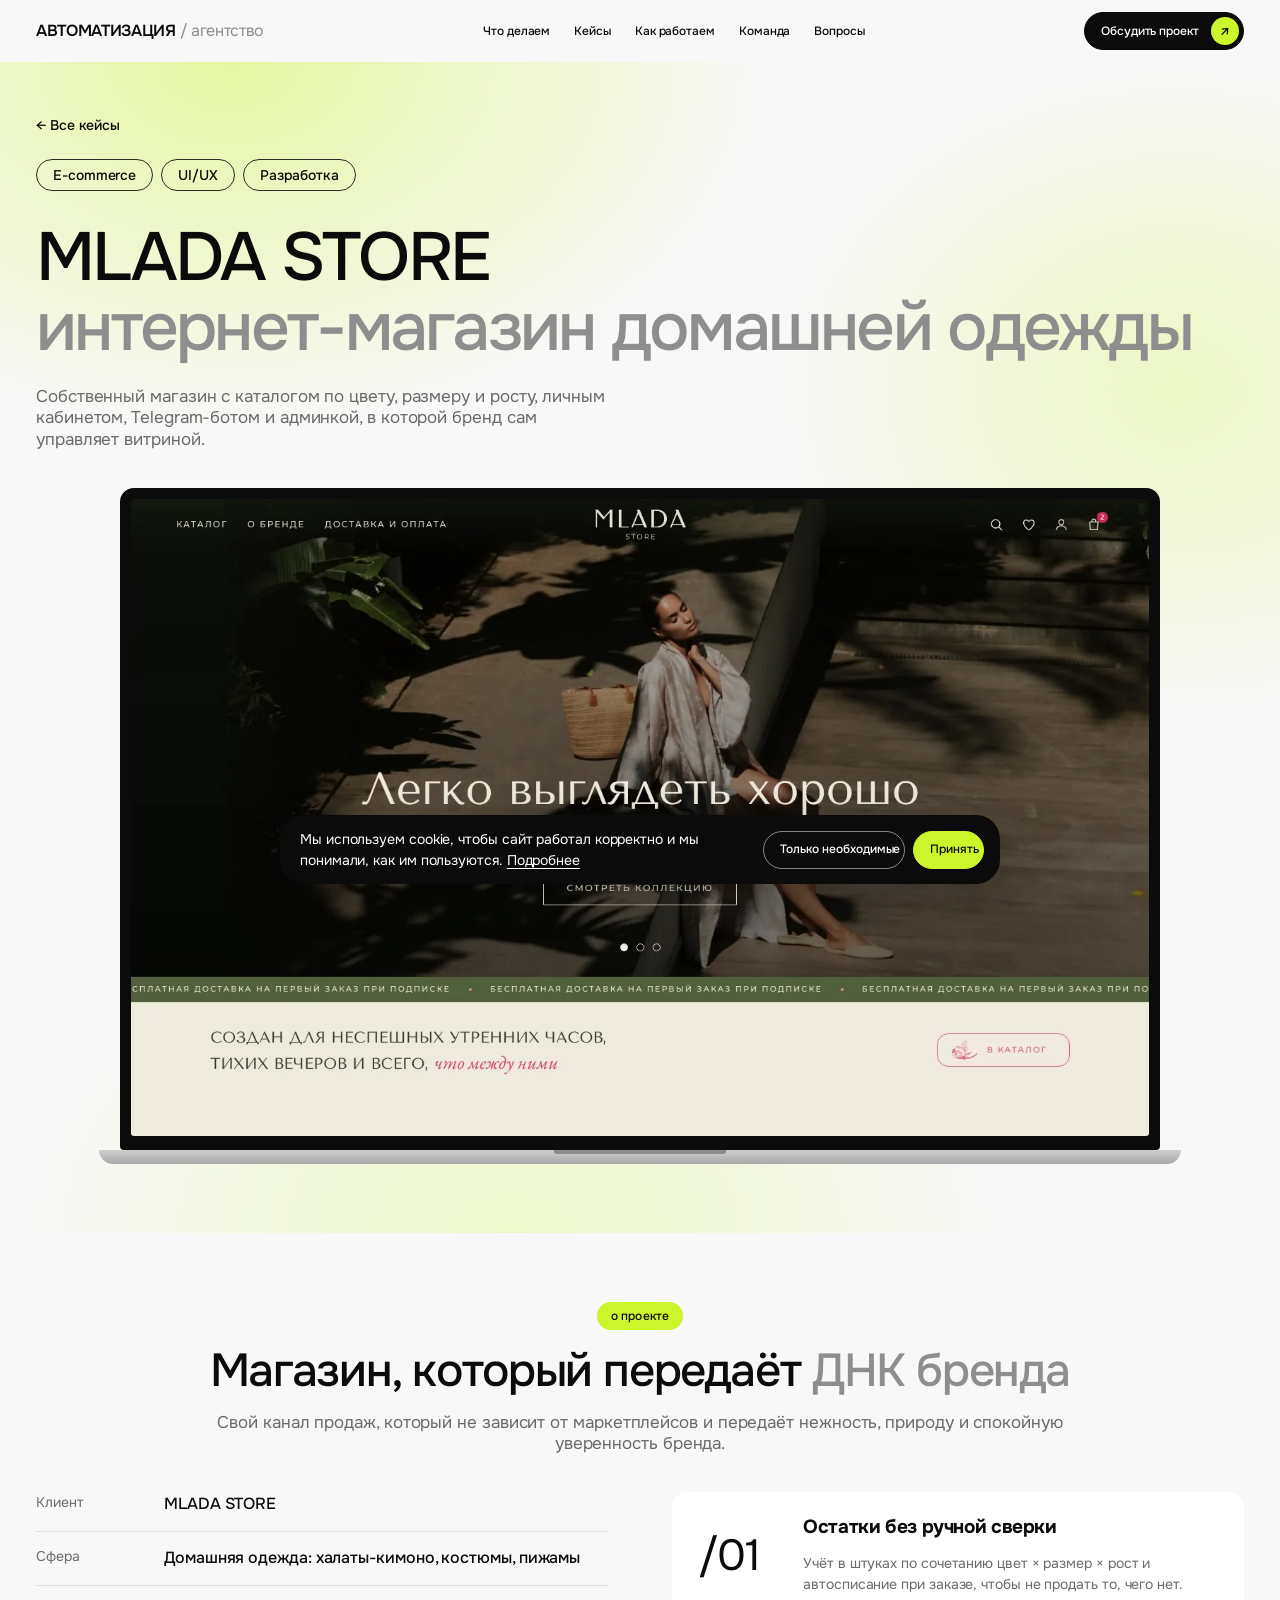
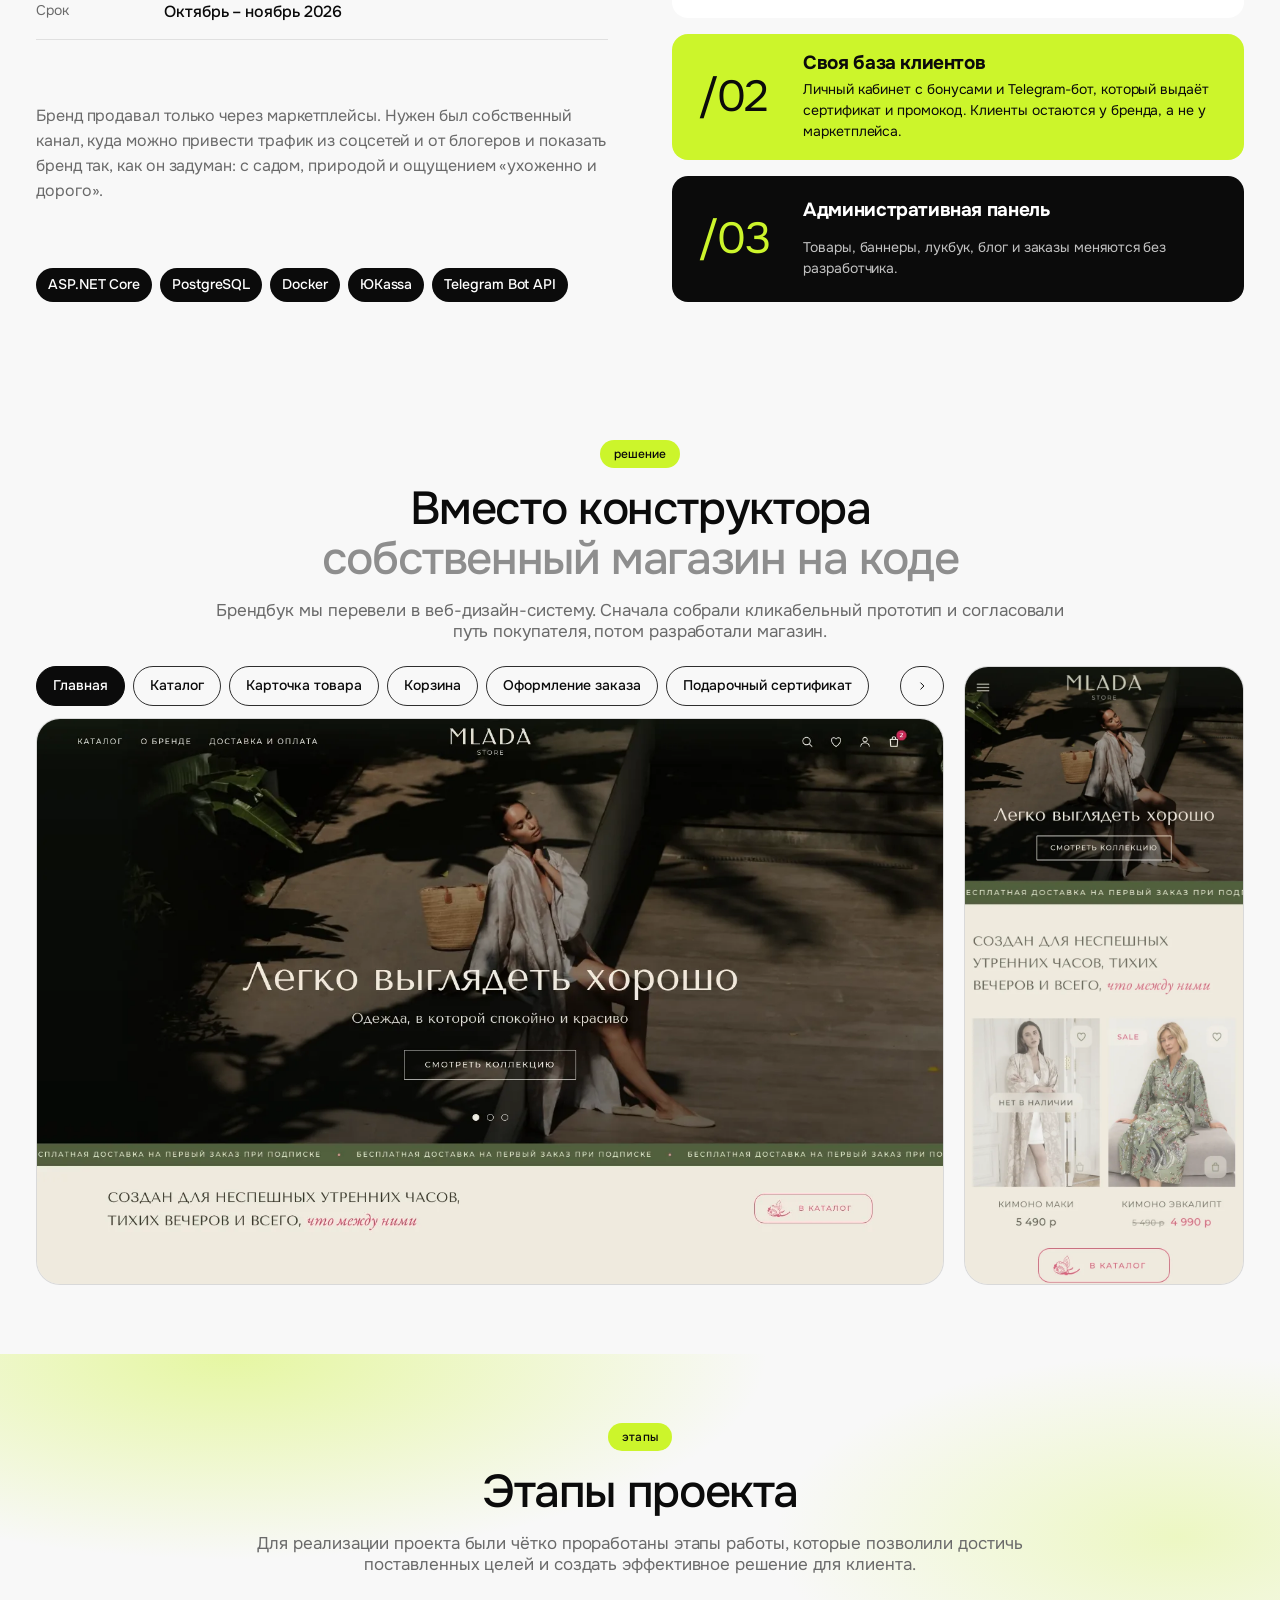
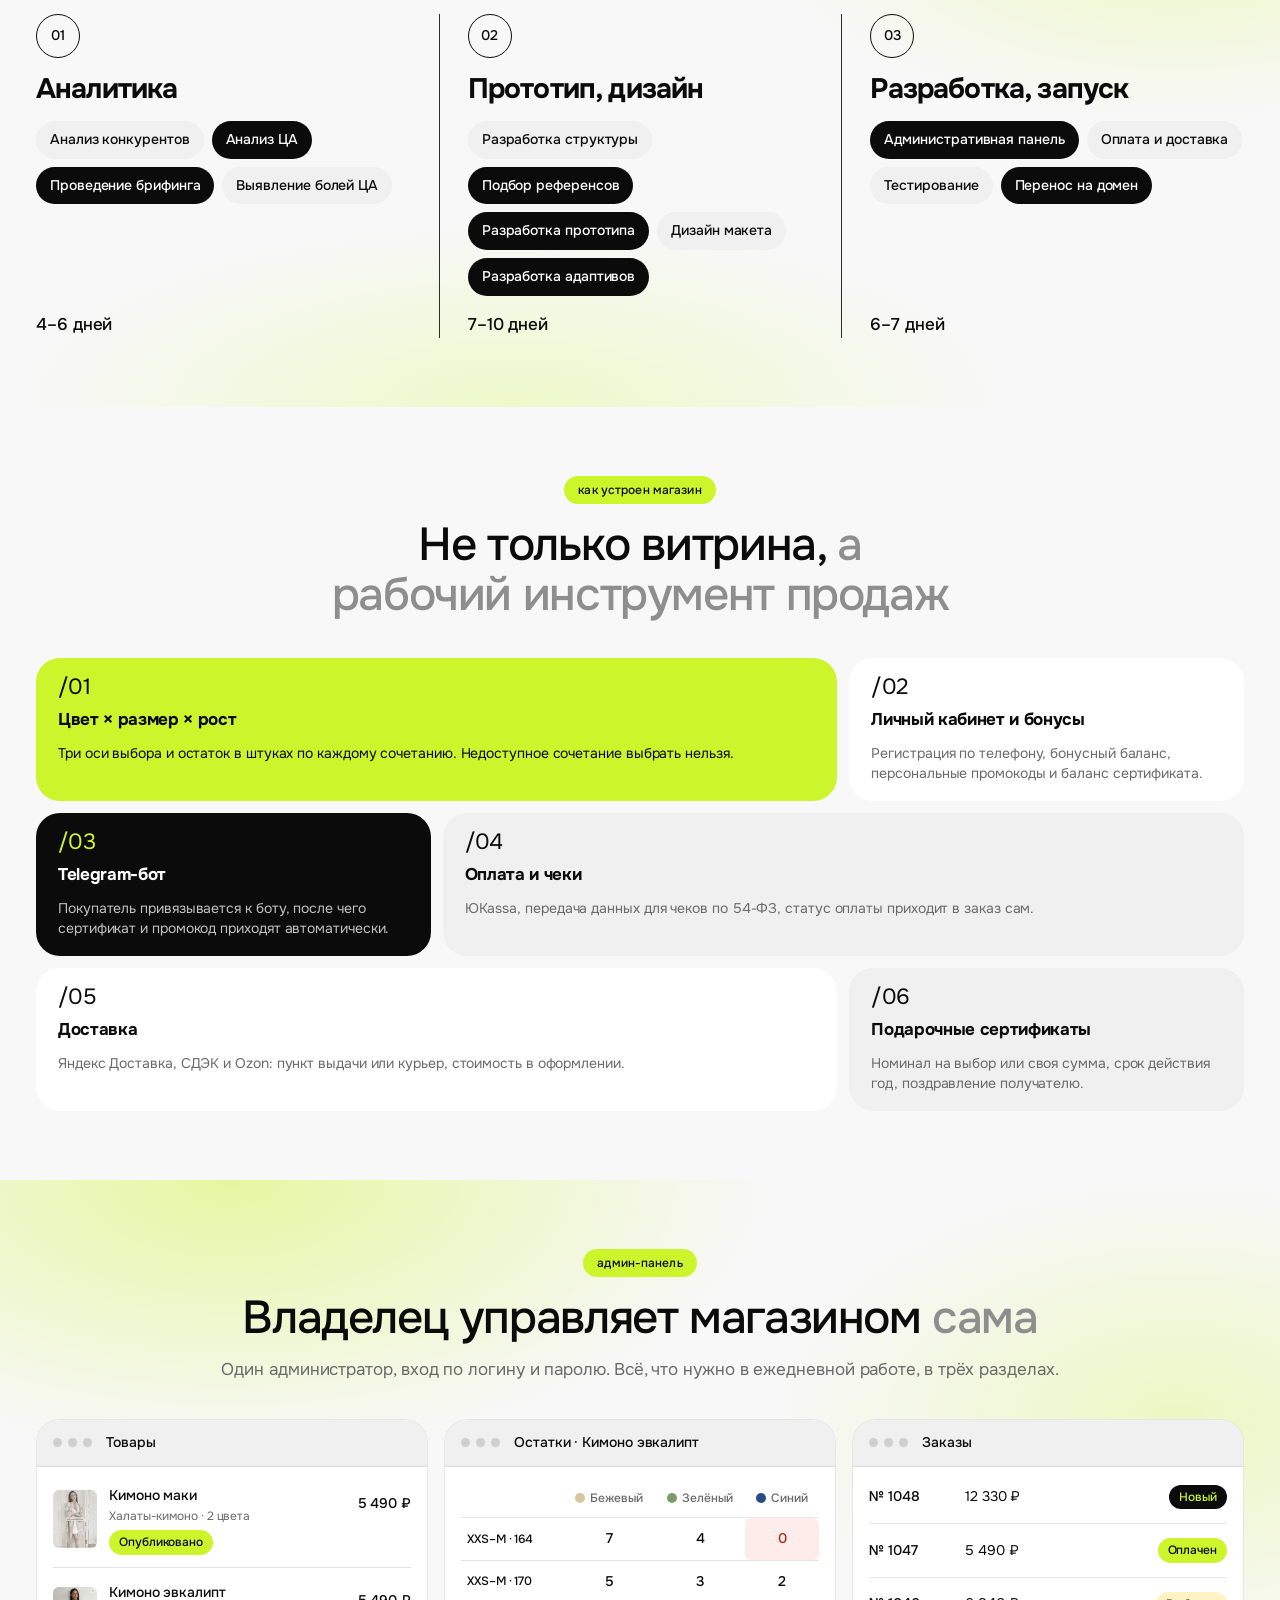
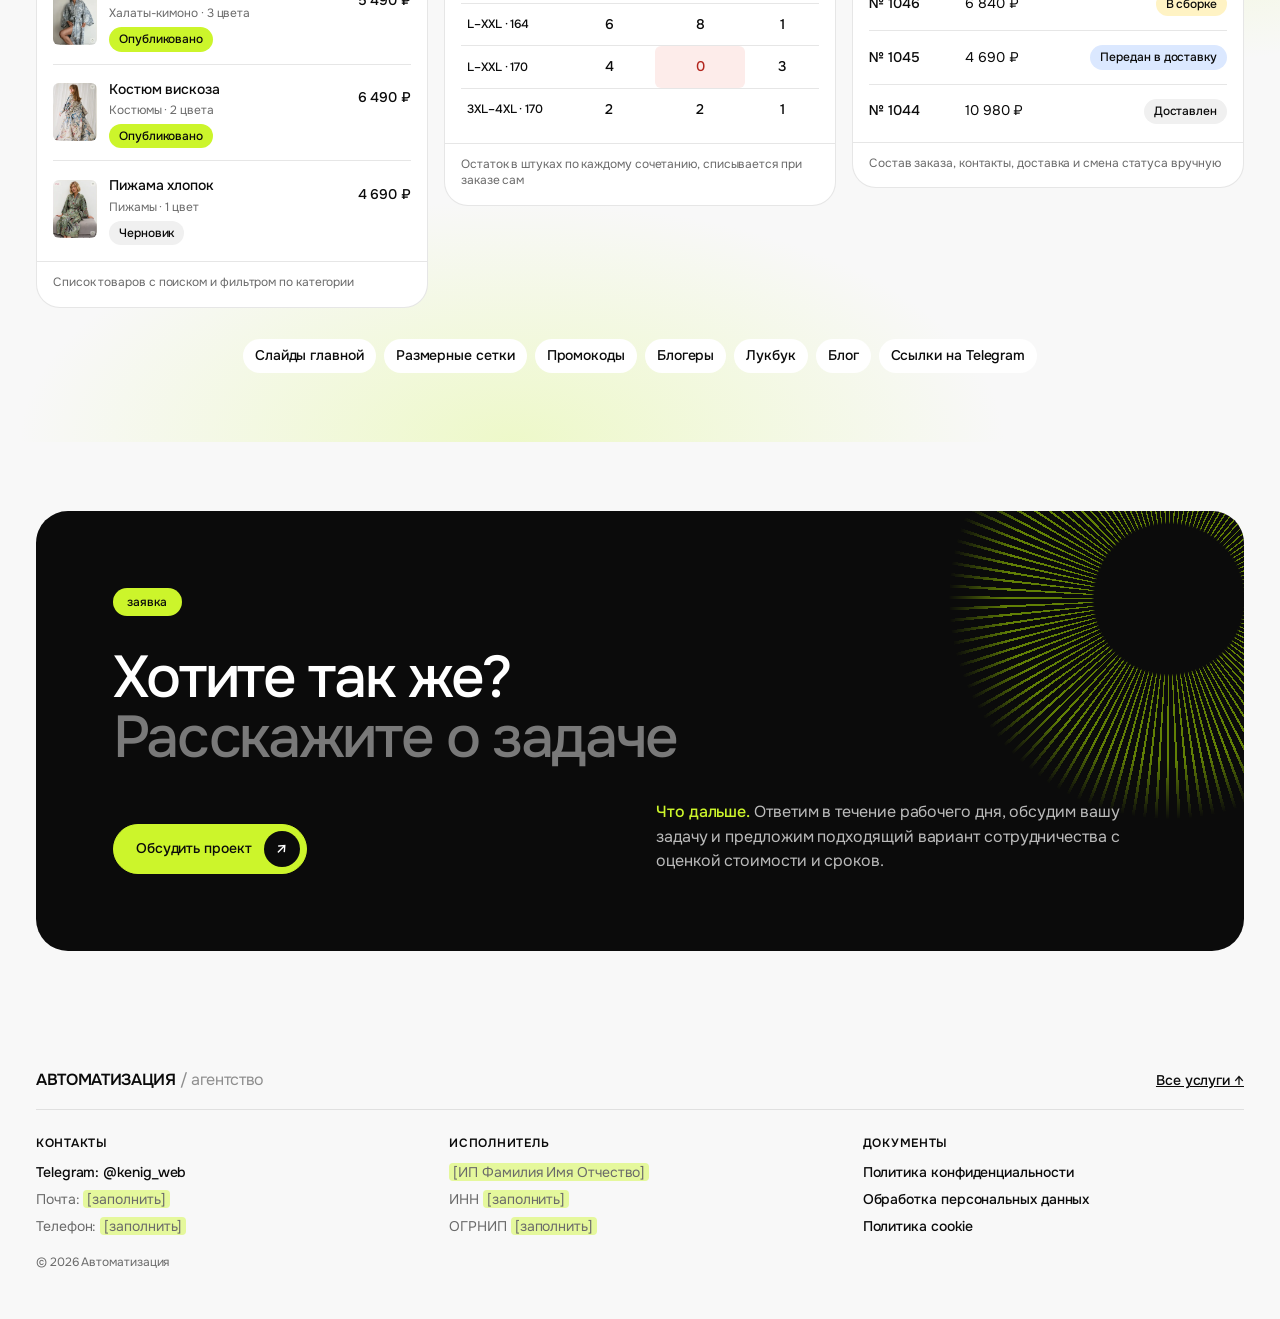
==== commit 13f2666c: "Legal footer, cookie notice, content and UX updates - Footer: contacts, contractor requisites (place" ====
--- a/cases/mlada.html
+++ b/cases/mlada.html
@@ -10,11 +10,11 @@
   <link rel="preconnect" href="https://fonts.googleapis.com">
   <link rel="preconnect" href="https://fonts.gstatic.com" crossorigin>
   <link rel="stylesheet" href="https://fonts.googleapis.com/css2?family=Onest:wght@300;400;500;600&family=Unbounded:wght@500;700&display=swap&subset=cyrillic">
-  <link rel="stylesheet" href="../design-system/tokens.css">
-  <link rel="stylesheet" href="../design-system/components.css">
-  <link rel="stylesheet" href="../home.css">
-  <link rel="stylesheet" href="../case.css">
-  <script src="../home.js" defer></script>
+  <link rel="stylesheet" href="../design-system/tokens.css?v=20261127h">
+  <link rel="stylesheet" href="../design-system/components.css?v=20261127h">
+  <link rel="stylesheet" href="../home.css?v=20261127h">
+  <link rel="stylesheet" href="../case.css?v=20261127h">
+  <script src="../home.js?v=20261127h" defer></script>
 </head>
 <body class="page-case">
   <header class="site-header">
@@ -22,17 +22,17 @@
       <div class="nav">
         <a class="brand" href="../index.html">АВТОМАТИЗАЦИЯ<span> / агентство</span></a>
         <nav class="nav__links" aria-label="Основная навигация"><a href="../index.html#services">Что делаем</a><a href="../index.html#cases">Кейсы</a><a href="../index.html#method">Как работаем</a><a href="../index.html#team">Команда</a><a href="../index.html#faq">Вопросы</a></nav>
-        <a class="btn btn--sm header-cta" href="#apply">Оставить заявку <span class="btn__arrow" aria-hidden="true">↗</span></a>
-        <details class="mobile-menu"><summary class="btn btn--sm btn--plain" aria-label="Открыть меню">Меню</summary><nav aria-label="Мобильная навигация"><a href="../index.html#services">Что делаем</a><a href="../index.html#cases">Кейсы</a><a href="../index.html#method">Как работаем</a><a href="../index.html#team">Команда</a><a href="../index.html#faq">Вопросы</a><a href="https://t.me/kenig_web" target="_blank" rel="noopener noreferrer">Оставить заявку ↗</a></nav></details>
+        <a class="btn btn--sm header-cta" href="#apply">Обсудить проект <span class="btn__arrow" aria-hidden="true">↗</span></a>
+        <details class="mobile-menu"><summary class="btn btn--sm btn--plain" aria-label="Открыть меню">Меню</summary><nav aria-label="Мобильная навигация"><a href="../index.html#services">Что делаем</a><a href="../index.html#cases">Кейсы</a><a href="../index.html#method">Как работаем</a><a href="../index.html#team">Команда</a><a href="../index.html#faq">Вопросы</a><a href="https://t.me/kenig_web" target="_blank" rel="noopener noreferrer">Обсудить проект ↗</a></nav></details>
       </div>
     </div>
   </header>
   <main>
     <section class="section section--wash cs-hero" aria-labelledby="h1">
       <div class="container">
+        <a class="svc-hero__back small" href="../index.html#cases">← Все кейсы</a>
         <div class="cs-hero__top">
           <ul class="cs-chips" aria-label="Теги"><li class="chip chip--outline">E-commerce</li><li class="chip chip--outline">UI/UX</li><li class="chip chip--outline">Разработка</li></ul>
-          <a class="cs-back" href="../index.html#cases">← Все кейсы</a>
         </div>
         <h1 class="display" id="h1">MLADA STORE <span class="muted-part">интернет-магазин домашней одежды</span></h1>
         <p class="lead cs-hero__lead">Собственный магазин с каталогом по цвету, размеру и росту, личным кабинетом, Telegram-ботом и админкой, в которой бренд сам управляет витриной.</p>
@@ -161,7 +161,7 @@
           <h2 class="display final__title" id="final-title">Хотите так же? <span class="muted-part">Расскажите о задаче</span></h2>
           <div class="final__row">
             <div class="final__cta"><a class="btn btn--lime" href="https://t.me/kenig_web" target="_blank" rel="noopener noreferrer">Обсудить проект <span class="btn__arrow" aria-hidden="true">↗</span></a></div>
-            <p><strong style="color:var(--accent);font-weight:500">Что дальше.</strong> Ответ в течение рабочего дня → звонок на 30 минут → предложение.</p>
+            <p><strong style="color:var(--accent);font-weight:500">Что дальше.</strong> Ответим в течение рабочего дня, обсудим вашу задачу и предложим подходящий вариант сотрудничества с оценкой стоимости и сроков.</p>
           </div>
         </div>
       </div>
@@ -169,7 +169,28 @@
   </main>
   <footer class="container footer">
     <a class="brand" href="../index.html">АВТОМАТИЗАЦИЯ<span> / агентство</span></a>
-    <div class="footer__links"><a href="https://t.me/kenig_web" target="_blank" rel="noopener noreferrer">Telegram ↗</a><a href="../index.html#services">Все услуги ↑</a></div>
+    <div class="footer__links"><a href="../index.html#services">Все услуги ↑</a></div>
+    <div class="footer__legal">
+      <div class="footer__col">
+        <h3 class="footer__h">Контакты</h3>
+        <a href="https://t.me/kenig_web" target="_blank" rel="noopener noreferrer">Telegram: @kenig_web</a>
+        <span>Почта: <em class="footer__todo">[заполнить]</em></span>
+        <span>Телефон: <em class="footer__todo">[заполнить]</em></span>
+      </div>
+      <div class="footer__col">
+        <h3 class="footer__h">Исполнитель</h3>
+        <span><em class="footer__todo">[ИП Фамилия Имя Отчество]</em></span>
+        <span>ИНН <em class="footer__todo">[заполнить]</em></span>
+        <span>ОГРНИП <em class="footer__todo">[заполнить]</em></span>
+      </div>
+      <div class="footer__col">
+        <h3 class="footer__h">Документы</h3>
+        <a href="../privacy.html">Политика конфиденциальности</a>
+        <a href="../personal-data.html">Обработка персональных данных</a>
+        <a href="../cookies.html">Политика cookie</a>
+      </div>
+    </div>
+    <p class="footer__copy">© 2026 Автоматизация</p>
   </footer>
 </body>
 </html>
--- a/home.css
+++ b/home.css
@@ -23,7 +23,7 @@
 .brand span { color: var(--text-faint); font-weight: var(--fw-regular); }
 
 .mobile-menu { display: none; position: relative; }
-.mobile-menu summary { list-style: none; cursor: pointer; }
+.mobile-menu summary { list-style: none; cursor: pointer; padding-inline: 16px; }
 .mobile-menu summary::-webkit-details-marker { display: none; }
 .mobile-menu nav {
   position: absolute; right: 0; top: calc(100% + 8px);
@@ -32,6 +32,8 @@
 }
 .mobile-menu nav a { padding: 12px 14px; border-radius: var(--r-xs); text-decoration: none; font-weight: var(--fw-medium); }
 .mobile-menu nav a:hover { background: var(--surface-muted); }
+.mobile-menu nav a.mobile-menu__cta { margin-top: 6px; text-align: center; border-radius: 999px; background: var(--surface-accent); color: var(--text-on-accent, #0b0b0b); }
+.mobile-menu nav a.mobile-menu__cta:hover { background: var(--surface-accent); filter: brightness(.96); }
 
 @media (max-width: 900px) {
   .site-header .nav__links { display: none; }
@@ -505,10 +507,11 @@
     transition: height var(--acc-dur) var(--acc-ease), opacity 800ms var(--ease-out) var(--d, 0ms), transform 800ms var(--ease-out) var(--d, 0ms);
   }
   .js .acc .svc.is-in { transition: height var(--acc-dur) var(--acc-ease), opacity 800ms var(--ease-out) var(--d, 0ms), transform 800ms var(--ease-out) var(--d, 0ms); }
-  .acc .svc.is-active { height: 540px; }
+  .acc { interpolate-size: allow-keywords; }
+  .acc .svc.is-active { height: auto; }
   .acc .svc__top { min-height: 36px; }
   .acc .svc__go { width: 36px; height: 36px; }
-  .acc .chrome { flex: 1 1 0; min-height: 0; height: auto; margin-inline: -16px; }
+  .acc .chrome { display: none; }
   .acc .svc__body { gap: var(--space-3); }
   .acc .svc__title { font-size: 1.375rem; }
   .acc .svc__text, .acc .svc__btn { opacity: 0; transition: opacity 300ms var(--ease-out); }
@@ -839,21 +842,30 @@
 .rs__hint { margin-top: var(--space-4); text-align: center; }
 
 /* Окно с описанием шага */
-.dlg-overlay {
-  position: fixed; inset: 0; z-index: var(--z-overlay); background: rgba(11,11,11,0);
-  -webkit-backdrop-filter: blur(0); backdrop-filter: blur(0);
-  transition: background 450ms var(--ease-out), backdrop-filter 450ms var(--ease-out), -webkit-backdrop-filter 450ms var(--ease-out);
-}
-.dlg-overlay.is-open { background: rgba(11,11,11,.55); -webkit-backdrop-filter: blur(6px); backdrop-filter: blur(6px); }
+.dlg-overlay { position: fixed; inset: 0; z-index: var(--z-overlay); }
+/* затемнение и размытие фона: размытие статичное, анимируется только прозрачность (это дёшево) */
+.dlg-overlay::before {
+  content: ""; position: absolute; inset: 0; background: rgba(11,11,11,.55);
+  -webkit-backdrop-filter: blur(6px); backdrop-filter: blur(6px);
+  opacity: 0; transition: opacity 400ms var(--ease-out); will-change: opacity;
+}
+.dlg-overlay.is-open::before { opacity: 1; }
+/* белая панель на весь экран, видимая часть задаётся clip-path (его и анимируем) */
 .dlg {
-  position: fixed; overflow: hidden; border-radius: var(--r-xl); background: var(--surface); color: var(--text);
-  transition: left 600ms var(--ease-out), top 600ms var(--ease-out), width 600ms var(--ease-out), height 600ms var(--ease-out), border-radius 600ms var(--ease-out);
-}
+  position: absolute; inset: 0; display: grid; place-items: center;
+  background: var(--surface); color: var(--text);
+  transition: clip-path 480ms var(--ease-out), opacity 140ms linear;
+  pointer-events: auto;
+}
+.dlg__box { position: relative; overflow: hidden; }
+.dlg__box.is-scroll { overflow-y: auto; overscroll-behavior: contain; }
 .dlg__content {
-  width: var(--dw, 560px); height: 100%; overflow-y: auto; display: flex; flex-direction: column; align-items: flex-start; gap: var(--space-4);
-  padding: clamp(24px, 3.2vw, 36px); opacity: 0; transform: translateY(10px); transition: opacity 350ms var(--ease-out), transform 500ms var(--ease-out);
-}
-.dlg-overlay.is-open .dlg__content { opacity: 1; transform: none; transition-delay: 220ms; }
+  min-height: 100%; display: flex; flex-direction: column; align-items: flex-start; gap: var(--space-4);
+  padding: clamp(24px, 3.2vw, 36px); opacity: 0; transform: translateY(10px); transition: opacity 280ms var(--ease-out), transform 400ms var(--ease-out);
+}
+.dlg-overlay.is-open .dlg__content { opacity: 1; transform: none; transition-delay: 160ms; }
+.rs__item.is-src { opacity: 0; }
+.rs__item { transition: opacity 140ms linear; }
 .dlg__top { display: flex; align-items: center; gap: var(--space-3); padding-right: 48px; }
 .dlg__n { display: grid; place-items: center; width: 36px; height: 36px; border-radius: 50%; background: var(--surface-accent); font-size: var(--fs-micro); font-weight: var(--fw-semi); }
 .dlg__title { margin: 0; font-size: clamp(1.5rem, 2.6vw, 2rem); font-weight: var(--fw-medium); line-height: 1.1; letter-spacing: -0.03em; text-wrap: balance; }
@@ -863,14 +875,14 @@
 .dlg__res { display: flex; flex-direction: column; padding: 14px 18px; border-radius: var(--r-md); background: var(--surface-accent); color: var(--text-on-accent); width: 100%; margin-top: auto; font-size: inherit; font-family: inherit; font-weight: var(--fw-medium); line-height: 1.55; }
 .dlg__close { position: absolute; top: 16px; right: 16px; z-index: 2; width: 40px; height: 40px; border: 1px solid var(--line-strong); border-radius: 50%; background: var(--surface); color: inherit; font: inherit; font-size: 1.5rem; line-height: 1; cursor: pointer; }
 .dlg__close:hover { background: var(--surface-muted); }
-@media (prefers-reduced-motion: reduce) { .dlg, .dlg__content, .dlg-overlay { transition: none; } }
+@media (prefers-reduced-motion: reduce) { .dlg, .dlg__content, .dlg-overlay::before, .rs__item { transition: none; } }
 
 /* ---------- Страница аудита: единый вертикальный ритм ---------- */
 .page-audit { --audit-sec: clamp(56px, 7vw, 96px); --audit-head: clamp(28px, 4vw, 44px); }
 .page-audit .section { padding-block: var(--audit-sec); }
 .page-audit .svc-hero { padding-top: var(--space-5); padding-bottom: var(--audit-sec); }
 .page-audit .svc-hero__back { margin-bottom: var(--space-6); }
-.page-audit .section-head { gap: var(--space-3); margin-bottom: var(--audit-head); }
+.page-audit .section-head { margin-bottom: var(--audit-head); }
 .page-audit .wk-top { margin-bottom: var(--space-5); }
 .page-audit .rs__hint { margin-top: var(--space-5); }
 .page-audit .rs__more { margin-top: var(--space-5); }
@@ -888,7 +900,7 @@
 .person__role { position: absolute; left: 0; bottom: 0; max-width: 85%; padding: 10px 18px 10px 16px; border-radius: 0 18px 0 0; background: var(--accent); color: var(--text-on-accent); font-size: var(--fs-small); font-weight: var(--fw-medium); line-height: 1.25; }
 .person__name { margin: 8px 0 0; font-size: 1.1875rem; letter-spacing: -0.02em; }
 .person__bio { margin: 0; font-size: var(--fs-small); line-height: var(--lh-body); color: var(--text-muted); max-width: 30ch; }
-@media (max-width: 960px) { .people { grid-template-columns: repeat(2, 1fr); } }
+
 @media (max-width: 520px) {
   .people { gap: 24px 12px; }
   .person__photo { border-radius: 18px; }
@@ -951,3 +963,43 @@
 
 /* заголовки кейсов выровнены по нижней границе шапки, даже если у одной карточки шапка выше */
 .carousel__track .case__head .tile__title { margin-top: auto; }
+
+/* Команда: если четыре человека не помещаются в один ряд — слайдер */
+.people__btn { display: none; }
+@media (max-width: 960px) {
+  .people-wrap { display: grid; grid-template-columns: auto minmax(0, 1fr) auto; column-gap: var(--space-3, 12px); align-items: stretch; }
+  .people { display: grid; grid-template-columns: none; grid-auto-flow: column; grid-auto-columns: calc((100% - 24px) / 2); gap: 24px; overflow-x: auto; scroll-snap-type: x mandatory; scroll-behavior: smooth; scrollbar-width: none; overscroll-behavior-x: contain; }
+  .people::-webkit-scrollbar { display: none; }
+  .person { scroll-snap-align: start; }
+  .people__btn { display: grid; align-self: start; margin-top: calc(var(--photo-h, 0px) / 2 - 24px); place-items: center; width: 36px; height: 48px; padding: 0; border: 0; background: none; color: var(--text); cursor: pointer; transition: color .2s, opacity .2s, transform .2s; }
+  .people__btn svg { width: 28px; height: 28px; }
+  .people__btn:hover:not(:disabled) { color: var(--text-muted); }
+  .people__btn--prev:hover:not(:disabled) { transform: translateX(-3px); }
+  .people__btn--next:hover:not(:disabled) { transform: translateX(3px); }
+  .people__btn:focus-visible { outline: 2px solid var(--accent); outline-offset: 2px; border-radius: 6px; }
+  .people__btn:disabled { opacity: .25; cursor: default; pointer-events: none; }
+}
+@media (max-width: 600px) { .people { grid-auto-columns: 100%; gap: 12px; } .people__btn { width: 28px; } .people__btn svg { width: 24px; height: 24px; } }
+@media (prefers-reduced-motion: reduce) { .people { scroll-behavior: auto; } }
+
+/* Подвал: контакты, исполнитель, документы */
+.footer__legal { flex-basis: 100%; display: grid; grid-template-columns: repeat(3, minmax(0, 1fr)); gap: var(--space-5) var(--space-6); padding-top: var(--space-5); border-top: 1px solid var(--line); font-size: var(--fs-small); line-height: 1.5; }
+.footer__col { display: flex; flex-direction: column; align-items: flex-start; gap: 6px; color: var(--text-muted); }
+.footer__col a { color: var(--text); text-decoration: none; font-weight: var(--fw-medium); }
+.footer__col a:hover { text-decoration: underline; text-underline-offset: 3px; }
+.footer__h { margin: 0 0 4px; font-size: var(--fs-micro); font-weight: var(--fw-semi); letter-spacing: .06em; text-transform: uppercase; color: var(--text); }
+.footer__todo { font-style: normal; background: rgba(204, 245, 43, .45); border-radius: 4px; padding: 0 4px; }
+.footer__copy { font-size: var(--fs-micro); color: var(--text-muted); }
+.legal { padding-top: clamp(96px, 12vw, 160px); min-height: 55vh; }
+@media (max-width: 760px) { .footer__legal { grid-template-columns: minmax(0, 1fr); } }
+
+/* Плашка про cookie */
+.cookie { position: fixed; left: 16px; right: 16px; bottom: 16px; z-index: calc(var(--z-overlay, 100) - 1); max-width: 720px; margin-inline: auto; display: flex; align-items: center; justify-content: space-between; gap: var(--space-4, 16px); padding: 14px 16px 14px 20px; border-radius: 24px; background: var(--surface-ink, #0b0b0b); color: var(--text-on-ink, #fff); box-shadow: 0 12px 40px rgba(0,0,0,.25); font-size: var(--fs-small); line-height: 1.45; opacity: 0; transform: translateY(16px); transition: opacity .3s var(--ease-out, ease), transform .3s var(--ease-out, ease); }
+.cookie.is-in { opacity: 1; transform: none; }
+.cookie__text { margin: 0; }
+.cookie__text a { color: inherit; text-underline-offset: 3px; }
+.cookie__actions { display: flex; gap: 8px; flex: none; }
+.cookie .btn--outline { color: #fff; border-color: rgba(255,255,255,.5); background: transparent; }
+.cookie .btn:not(.btn--outline) { background: var(--accent, #ccf52b); color: var(--text-on-accent, #0b0b0b); border-color: var(--accent, #ccf52b); }
+@media (max-width: 640px) { .cookie { flex-direction: column; align-items: stretch; } .cookie__actions { justify-content: stretch; } .cookie__actions .btn { flex: 1; justify-content: center; } }
+@media (prefers-reduced-motion: reduce) { .cookie { transition: none; } }
--- a/case.css
+++ b/case.css
@@ -7,7 +7,7 @@
 .cs-hero__top { display: flex; flex-wrap: wrap; align-items: center; justify-content: space-between; gap: var(--space-3); margin-bottom: var(--space-6, 32px); }
 .cs-chips { display: flex; flex-wrap: wrap; gap: 8px; margin: 0; padding: 0; list-style: none; }
 .cs-back { font-size: var(--fs-small); font-weight: var(--fw-medium); }
-.cs-hero__lead { max-width: 52ch; margin: var(--space-4) 0 clamp(28px, 4vw, 56px); }
+.cs-hero__lead { max-width: 52ch; margin: var(--space-5) 0 clamp(28px, 4vw, 56px); }
 
 /* ---------- Макет ноутбука ---------- */
 .cs-lap { margin: 0; max-width: 1040px; margin-inline: auto; }
@@ -261,7 +261,7 @@
 .page-case { --cs-y: clamp(44px, 5.4vw, 72px); }
 .page-case .section { padding-block: var(--cs-y); }
 .page-case .cs-hero { padding-top: clamp(32px, 4vw, 56px); }
-.page-case .section-head { margin-bottom: clamp(24px, 3vw, 40px); gap: var(--space-3); }
+.page-case .section-head { margin-bottom: clamp(24px, 3vw, 40px); }
 .page-case .cs-hero__lead { margin-bottom: clamp(24px, 3vw, 40px); }
 .page-case .cs-foot { margin-top: var(--space-4); }
 .page-case .cs-tags--center { margin-top: clamp(20px, 2.4vw, 32px); }
@@ -341,3 +341,7 @@
   .cs-about__main .cs-about__text { order: 3; }
   .cs-about__main .cs-tags { order: 4; }
 }
+
+/* Ссылка «Все кейсы» стоит отдельной строкой сверху слева, как «Все услуги» на страницах услуг */
+.page-case .svc-hero__back { margin-bottom: var(--space-5); }
+.page-case .cs-hero__top { justify-content: flex-start; }
